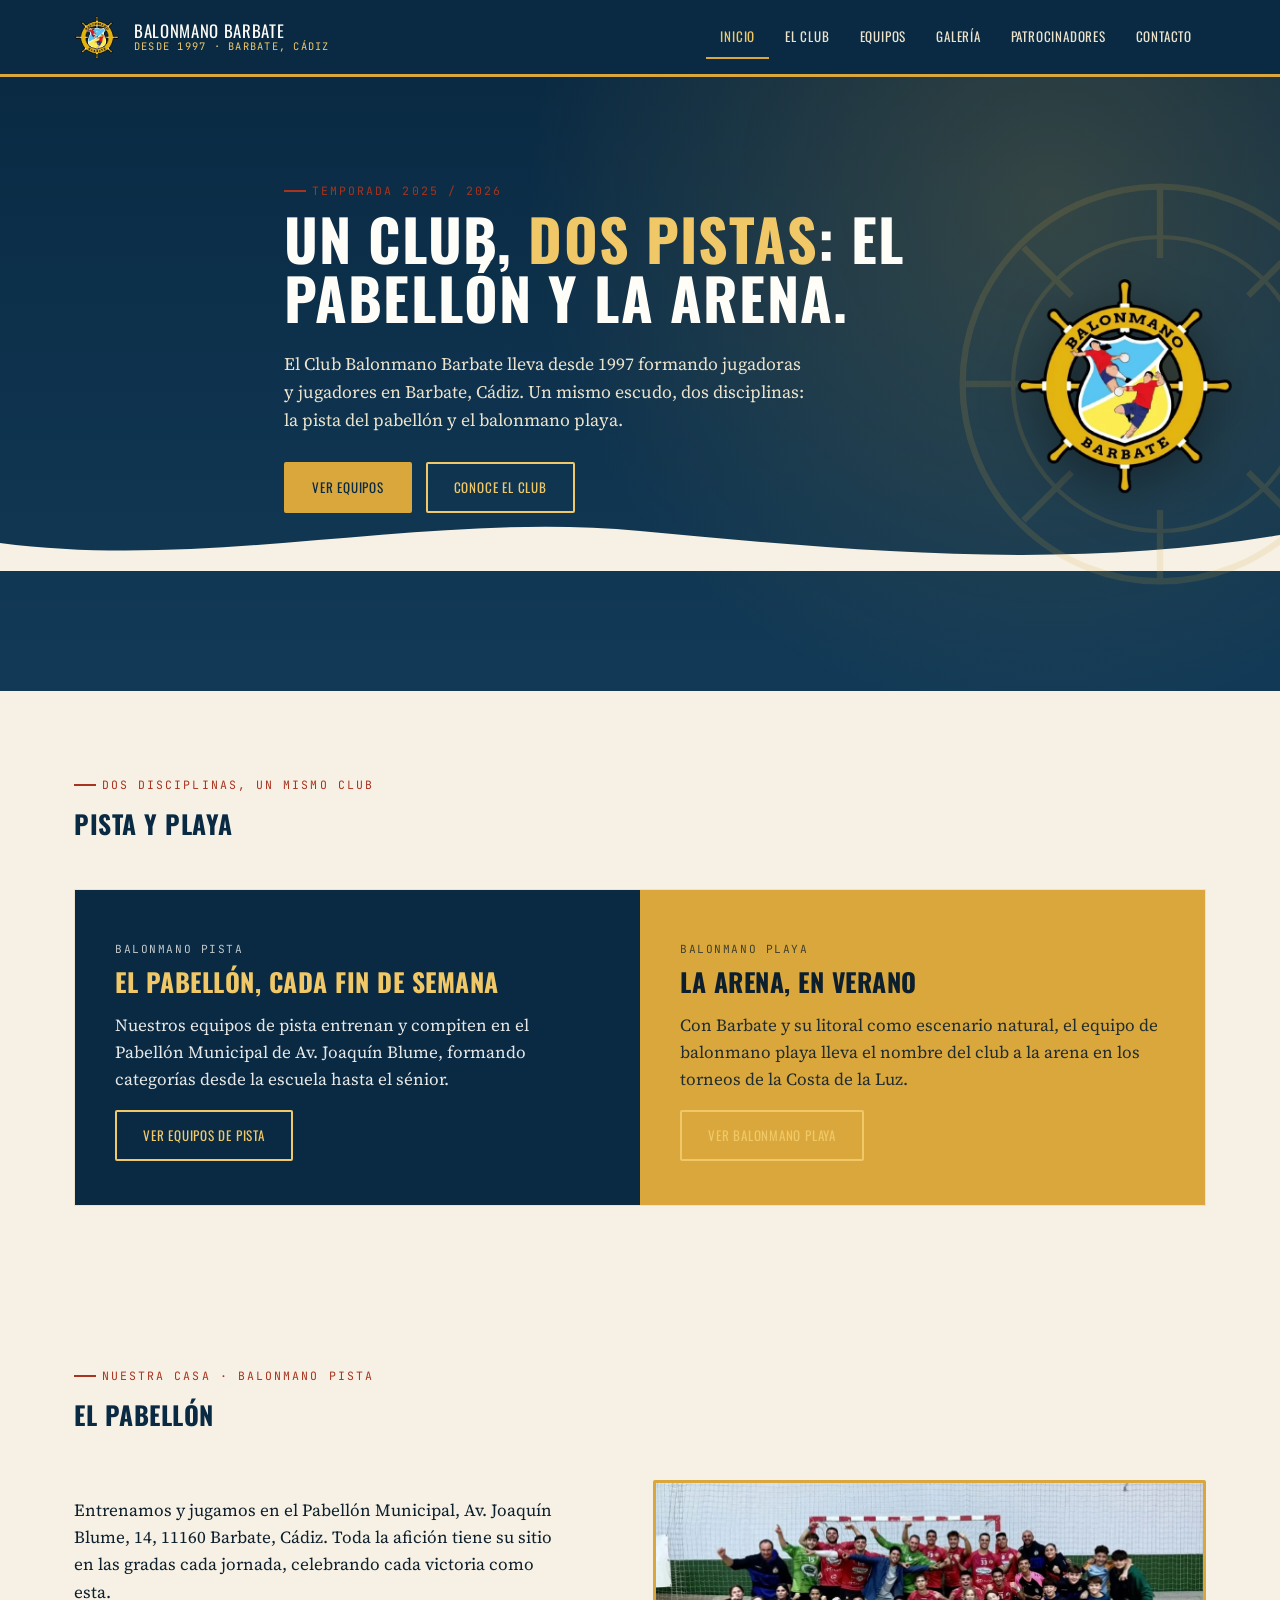
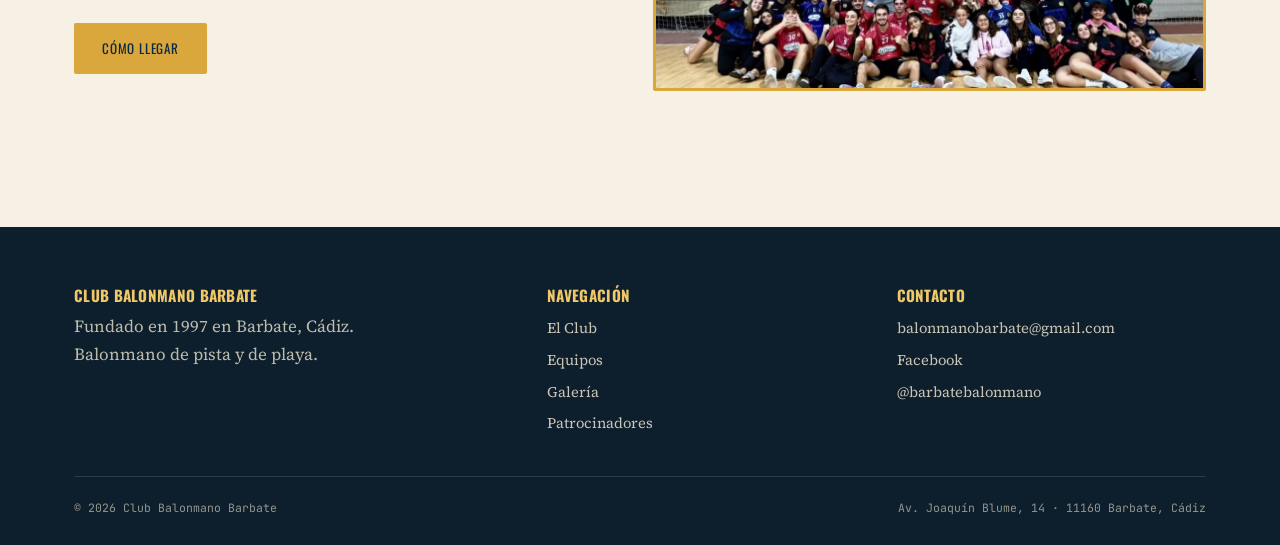
==== index.html @ 72c3dbc7 "Add files via upload" ====
<!DOCTYPE html>
<html lang="es">
<head>
<meta charset="UTF-8">
<meta name="viewport" content="width=device-width, initial-scale=1.0">
<title>Club Balonmano Barbate | Balonmano Pista y Playa</title>
<meta name="description" content="Club Balonmano Barbate, fundado en 1997: balonmano pista en el Pabellón Municipal y balonmano playa en la Costa de la Luz, Barbate (Cádiz).">
<meta name="robots" content="index, follow">
<meta name="theme-color" content="#0A2A43">
<link rel="icon" href="img/escudo-club-balonmano-barbate.webp" type="image/webp">
<meta property="og:type" content="website">
<meta property="og:locale" content="es_ES">
<meta property="og:site_name" content="Club Balonmano Barbate">
<meta property="og:title" content="Club Balonmano Barbate — Balonmano pista y playa">
<meta property="og:description" content="Club Balonmano Barbate, fundado en 1997: balonmano pista en el Pabellón Municipal y balonmano playa en la Costa de la Luz, Barbate (Cádiz).">
<meta property="og:image" content="img/escudo-club-balonmano-barbate.webp">
<link rel="preconnect" href="https://fonts.googleapis.com">
<link rel="preconnect" href="https://fonts.gstatic.com" crossorigin>
<link rel="stylesheet" href="https://fonts.googleapis.com/css2?family=Oswald:wght@400;500;600;700&family=Source+Serif+4:ital,wght@0,400;0,500;0,600;1,400&family=JetBrains+Mono:wght@400;500&display=swap">
<style>
/* ============================================
   CLUB BALONMANO BARBATE — Design tokens
   Paleta: azul noche atlántico, oro de timón,
   arena y rojo almadraba (red de atún).
   ============================================ */

:root{
  --navy-deep:   #0A2A43;
  --navy:        #123A57;
  --navy-ink:    #0D1F2D;
  --gold:        #D9A73B;
  --gold-light:  #F0C868;
  --sand:        #F6F1E4;
  --sand-dim:    #ECE3CC;
  --almadraba:   #A8331F;
  --almadraba-d: #7E2517;
  --white:       #FFFDF8;

  --font-display: 'Oswald', sans-serif;
  --font-body:    'Source Serif 4', serif;
  --font-mono:    'JetBrains Mono', monospace;

  --radius: 2px;
  --container: 1180px;
}

*, *::before, *::after{ box-sizing:border-box; }
html{ scroll-behavior:smooth; }
body{
  margin:0;
  background:var(--sand);
  color:var(--navy-ink);
  font-family:var(--font-body);
  font-size:17px;
  line-height:1.6;
}
img{ max-width:100%; display:block; }
a{ color:inherit; text-decoration:none; }
h1,h2,h3,h4{
  font-family:var(--font-display);
  text-transform:uppercase;
  letter-spacing:.02em;
  margin:0 0 .4em;
  color:var(--navy-deep);
}
p{ margin:0 0 1em; }
.container{ max-width:var(--container); margin:0 auto; padding:0 24px; }

.eyebrow{
  display:inline-flex;
  align-items:center;
  gap:.5em;
  font-family:var(--font-mono);
  font-size:.72rem;
  letter-spacing:.18em;
  text-transform:uppercase;
  color:var(--almadraba);
  margin-bottom:.8em;
}
.eyebrow::before{
  content:"";
  width:22px; height:2px;
  background:var(--almadraba);
  display:inline-block;
}

/* ---------- Accesibilidad ---------- */
.skip-link{
  position:absolute; left:-999px; top:auto;
  background:var(--gold); color:var(--navy-deep);
  padding:10px 18px; z-index:1000;
  font-family:var(--font-display); text-transform:uppercase;
  font-size:.82rem; letter-spacing:.06em;
}
.skip-link:focus{ left:16px; top:16px; }
a:focus-visible, button:focus-visible{
  outline:2px solid var(--gold);
  outline-offset:2px;
}

/* ---------- Header ---------- */
.site-header{
  position:sticky; top:0; z-index:100;
  background:var(--navy-deep);
  border-bottom:3px solid var(--gold);
}
.site-header .container{
  display:flex; align-items:center; justify-content:space-between;
  min-height:74px;
}
.brand{ display:flex; align-items:center; gap:14px; }
.brand img{ width:46px; height:46px; }
.brand-text{ line-height:1.1; }
.brand-text .name{
  font-family:var(--font-display);
  color:var(--white);
  font-size:1.05rem;
  letter-spacing:.04em;
  text-transform:uppercase;
}
.brand-text .since{
  font-family:var(--font-mono);
  font-size:.65rem;
  color:var(--gold-light);
  letter-spacing:.12em;
}
.main-nav{ display:flex; gap:2px; }
.main-nav a{
  font-family:var(--font-display);
  font-size:.82rem;
  letter-spacing:.06em;
  text-transform:uppercase;
  color:var(--sand-dim);
  padding:10px 14px;
  border-bottom:2px solid transparent;
  transition:.2s;
}
.main-nav a:hover, .main-nav a.active{
  color:var(--gold-light);
  border-bottom-color:var(--gold);
}
.nav-toggle{
  display:none;
  background:none; border:none; color:var(--white);
  font-size:1.6rem; cursor:pointer;
}
@media (max-width:860px){
  .main-nav{
    position:fixed; inset:74px 0 0 0;
    background:var(--navy-deep);
    flex-direction:column;
    padding:10px 24px;
    transform:translateX(-100%);
    transition:.3s;
  }
  .main-nav.open{ transform:translateX(0); }
  .main-nav a{ padding:14px 4px; border-bottom:1px solid rgba(255,255,255,.08); }
  .nav-toggle{ display:block; }
}

/* ---------- Hero ---------- */
.hero{
  position:relative;
  overflow:hidden;
  background:
    radial-gradient(circle at 82% 20%, rgba(217,167,59,.20), transparent 45%),
    linear-gradient(180deg, var(--navy-deep) 0%, var(--navy) 100%);
  color:var(--white);
  padding:96px 0 120px;
}
.hero .container{ position:relative; z-index:2; max-width:760px; }
.hero .compass{
  position:absolute; right:-90px; top:50%; transform:translateY(-50%);
  width:420px; height:420px; opacity:.14; z-index:1;
  animation:spin 90s linear infinite;
}
.hero .hero-badge{
  position:absolute; right:40px; top:50%; transform:translateY(-50%);
  width:230px; height:230px; z-index:2;
  filter:drop-shadow(0 12px 24px rgba(0,0,0,.35));
}
@media (max-width:960px){ .hero .hero-badge{ display:none; } }
@keyframes spin{ to{ transform:translateY(-50%) rotate(360deg); } }
.hero h1{
  color:var(--white);
  font-size:clamp(2.2rem, 5vw, 3.6rem);
  line-height:1.02;
}
.hero h1 em{
  color:var(--gold-light);
  font-style:normal;
}
.hero p.lead{
  font-size:1.1rem;
  color:var(--sand-dim);
  max-width:520px;
}
.hero-actions{ display:flex; gap:14px; margin-top:28px; flex-wrap:wrap; }

.btn{
  display:inline-block;
  font-family:var(--font-display);
  text-transform:uppercase;
  letter-spacing:.06em;
  font-size:.82rem;
  padding:13px 26px;
  border-radius:var(--radius);
  border:2px solid var(--gold);
  transition:.2s;
}
.btn-solid{ background:var(--gold); color:var(--navy-deep); }
.btn-solid:hover{ background:var(--gold-light); }
.btn-ghost{ color:var(--gold-light); border-color:var(--gold-light); }
.btn-ghost:hover{ background:rgba(240,200,104,.1); }

/* Wave divider between navy hero and sand content */
.wave{
  display:block; width:100%; height:60px; margin-top:-2px;
  fill:var(--sand);
}

/* ---------- Section shells ---------- */
section{ padding:76px 0; }
.section-head{ max-width:640px; margin-bottom:44px; }
.section-alt{ background:var(--white); }

/* ---------- Disciplines (Pista / Playa) split ---------- */
.disciplines{
  display:grid; grid-template-columns:1fr 1fr; gap:0;
  border:1px solid var(--sand-dim);
}
.discipline{
  padding:44px 40px;
  position:relative;
}
.discipline.pista{ background:var(--navy-deep); color:var(--white); }
.discipline.playa{ background:var(--gold); color:var(--navy-ink); }
.discipline h3{ color:inherit; font-size:1.6rem; }
.discipline.pista h3{ color:var(--gold-light); }
.discipline p{ opacity:.9; }
.discipline .tag{
  font-family:var(--font-mono); font-size:.7rem; letter-spacing:.14em;
  text-transform:uppercase; opacity:.75;
}
@media (max-width:760px){ .disciplines{ grid-template-columns:1fr; } }

/* ---------- Cards ---------- */
.grid{ display:grid; gap:26px; }
.grid-3{ grid-template-columns:repeat(3,1fr); }
.grid-2{ grid-template-columns:repeat(2,1fr); }
@media (max-width:860px){ .grid-3, .grid-2{ grid-template-columns:1fr; } }

.card{
  background:var(--white);
  border:1px solid var(--sand-dim);
  border-radius:var(--radius);
  overflow:hidden;
  transition:.2s;
}
.card:hover{ border-color:var(--gold); transform:translateY(-3px); }
.card .thumb{
  aspect-ratio:4/3; width:100%;
  background:linear-gradient(135deg,var(--navy-deep),var(--navy));
  display:flex; align-items:center; justify-content:center;
  color:var(--gold-light); font-family:var(--font-mono); font-size:.72rem;
  letter-spacing:.1em; text-transform:uppercase; text-align:center; padding:10px;
}
.card .body{ padding:20px 22px; }
.card h4{ font-size:1.05rem; margin-bottom:.3em; }
.card .meta{
  font-family:var(--font-mono); font-size:.7rem; color:var(--almadraba);
  letter-spacing:.08em; text-transform:uppercase; margin-bottom:.6em; display:block;
}

/* ---------- Season tabs ---------- */
.season-tabs{ display:flex; gap:8px; margin-bottom:30px; }
.season-tabs button{
  font-family:var(--font-mono); font-size:.75rem; letter-spacing:.08em;
  text-transform:uppercase; padding:9px 18px;
  background:var(--white); border:1px solid var(--navy-deep);
  color:var(--navy-deep); cursor:pointer;
}
.season-tabs button.active{ background:var(--navy-deep); color:var(--gold-light); }

/* ---------- Footer ---------- */
.site-footer{
  background:var(--navy-ink); color:var(--sand-dim);
  padding:56px 0 28px; margin-top:60px;
}
.footer-grid{
  display:grid; grid-template-columns:1.4fr 1fr 1fr; gap:40px;
  border-bottom:1px solid rgba(255,255,255,.12);
  padding-bottom:36px; margin-bottom:22px;
}
.footer-grid h4{ color:var(--gold-light); font-size:.95rem; }
.footer-grid a{ display:block; opacity:.85; padding:4px 0; font-size:.92rem; }
.footer-grid a:hover{ color:var(--gold-light); }
.footer-bottom{
  display:flex; justify-content:space-between; flex-wrap:wrap; gap:10px;
  font-family:var(--font-mono); font-size:.72rem; opacity:.6;
}
@media (max-width:760px){ .footer-grid{ grid-template-columns:1fr; } }

/* ---------- Misc ---------- */
.notice{
  border:1px dashed var(--almadraba);
  background:rgba(168,51,31,.06);
  color:var(--almadraba-d);
  padding:14px 18px;
  font-family:var(--font-mono);
  font-size:.82rem;
  border-radius:var(--radius);
  margin-bottom:30px;
}
.map-embed{ width:100%; height:340px; border:0; filter:grayscale(.2); }

</style>
</head>
<body>

<a class="skip-link" href="#main">Saltar al contenido</a>

<header class="site-header">
  <div class="container">
    <a class="brand" href="index.html">
      <img src="img/escudo-club-balonmano-barbate.webp" alt="Escudo Club Balonmano Barbate">
      <div class="brand-text">
        <div class="name">Balonmano Barbate</div>
        <div class="since">DESDE 1997 · BARBATE, CÁDIZ</div>
      </div>
    </a>
    <button class="nav-toggle" aria-label="Abrir menú" aria-expanded="false"><span aria-hidden="true">☰</span></button>
    <nav class="main-nav">
      <a href="index.html" class="active" aria-current="page">Inicio</a>
      <a href="club.html">El Club</a>
      <a href="equipos.html">Equipos</a>
      <a href="galeria.html">Galería</a>
      <a href="patrocinadores.html">Patrocinadores</a>
      <a href="contacto.html">Contacto</a>
    </nav>
  </div>
</header>

<main id="main">

<section class="hero">
  <svg class="compass" viewBox="0 0 200 200" fill="none" xmlns="http://www.w3.org/2000/svg">
    <circle cx="100" cy="100" r="94" stroke="#D9A73B" stroke-width="3"/>
    <circle cx="100" cy="100" r="70" stroke="#D9A73B" stroke-width="2"/>
    <g stroke="#D9A73B" stroke-width="3">
      <line x1="100" y1="6" x2="100" y2="40"/>
      <line x1="100" y1="160" x2="100" y2="194"/>
      <line x1="6" y1="100" x2="40" y2="100"/>
      <line x1="160" y1="100" x2="194" y2="100"/>
      <line x1="35" y1="35" x2="58" y2="58"/>
      <line x1="142" y1="142" x2="165" y2="165"/>
      <line x1="165" y1="35" x2="142" y2="58"/>
      <line x1="58" y1="142" x2="35" y2="165"/>
    </g>
    <circle cx="100" cy="100" r="14" fill="#D9A73B"/>
  </svg>
  <img class="hero-badge" src="img/escudo-club-balonmano-barbate.webp" alt="Escudo Club Balonmano Barbate">
  <div class="container">
    <p class="eyebrow">Temporada 2025 / 2026</p>
    <h1>Un club, <em>dos pistas</em>: el pabellón y la arena.</h1>
    <p class="lead">El Club Balonmano Barbate lleva desde 1997 formando jugadoras y jugadores en Barbate, Cádiz. Un mismo escudo, dos disciplinas: la pista del pabellón y el balonmano playa.</p>
    <div class="hero-actions">
      <a href="equipos.html" class="btn btn-solid">Ver equipos</a>
      <a href="club.html" class="btn btn-ghost">Conoce el club</a>
    </div>
  </div>
  <svg class="wave" viewBox="0 0 1200 60" preserveAspectRatio="none"><path d="M0,32 C200,60 400,0 600,20 C800,40 1000,60 1200,24 L1200,60 L0,60 Z"/></svg>
</section>

<section>
  <div class="container">
    <div class="section-head">
      <p class="eyebrow">Dos disciplinas, un mismo club</p>
      <h2>Pista y playa</h2>
    </div>
    <div class="disciplines">
      <div class="discipline pista">
        <span class="tag">Balonmano Pista</span>
        <h3>El pabellón, cada fin de semana</h3>
        <p>Nuestros equipos de pista entrenan y compiten en el Pabellón Municipal de Av. Joaquín Blume, formando categorías desde la escuela hasta el sénior.</p>
        <a href="equipos.html#pista" class="btn btn-ghost">Ver equipos de pista</a>
      </div>
      <div class="discipline playa">
        <span class="tag">Balonmano Playa</span>
        <h3>La arena, en verano</h3>
        <p>Con Barbate y su litoral como escenario natural, el equipo de balonmano playa lleva el nombre del club a la arena en los torneos de la Costa de la Luz.</p>
        <a href="equipos.html#playa" class="btn btn-ghost">Ver balonmano playa</a>
      </div>
    </div>
  </div>
</section>

<section>
  <div class="container">
    <div class="section-head">
      <p class="eyebrow">Nuestra casa · Balonmano Pista</p>
      <h2>El pabellón</h2>
    </div>
    <div class="grid grid-2" style="align-items:center;">
      <div>
        <p style="max-width:480px">Entrenamos y jugamos en el Pabellón Municipal, Av. Joaquín Blume, 14, 11160 Barbate, Cádiz. Toda la afición tiene su sitio en las gradas cada jornada, celebrando cada victoria como esta.</p>
        <a href="contacto.html" class="btn btn-solid">Cómo llegar</a>
      </div>
      <img src="img/equipo-del-club-balonmano-barbate-celebrando-una-victoria-en.jpg" alt="Equipo del Club Balonmano Barbate celebrando una victoria en el pabellón" style="border:3px solid var(--gold); border-radius:2px;" loading="lazy" decoding="async">
    </div>
  </div>
</section>

</main>

<footer class="site-footer">
  <div class="container">
    <div class="footer-grid">
      <div>
        <h4>Club Balonmano Barbate</h4>
        <p style="opacity:.8; max-width:320px;">Fundado en 1997 en Barbate, Cádiz. Balonmano de pista y de playa.</p>
      </div>
      <div>
        <h4>Navegación</h4>
        <a href="club.html">El Club</a>
        <a href="equipos.html">Equipos</a>
        <a href="galeria.html">Galería</a>
        <a href="patrocinadores.html">Patrocinadores</a>
      </div>
      <div>
        <h4>Contacto</h4>
        <a href="mailto:balonmanobarbate@gmail.com">balonmanobarbate@gmail.com</a>
        <a href="https://www.facebook.com/share/1EVniAWfYY/?mibextid=wwXIfr" target="_blank" rel="noopener">Facebook</a>
        <a href="https://www.instagram.com/barbatebalonmano" target="_blank" rel="noopener">@barbatebalonmano</a>
      </div>
    </div>
    <div class="footer-bottom">
      <span>© 2026 Club Balonmano Barbate</span>
      <span>Av. Joaquín Blume, 14 · 11160 Barbate, Cádiz</span>
    </div>
  </div>
</footer>

<script>
document.addEventListener('DOMContentLoaded', function () {
  var toggle = document.querySelector('.nav-toggle');
  var nav = document.querySelector('.main-nav');
  if (toggle && nav) {
    toggle.addEventListener('click', function () {
      var isOpen = nav.classList.toggle('open');
      toggle.setAttribute('aria-expanded', isOpen ? 'true' : 'false');
    });
    nav.querySelectorAll('a').forEach(function (link) {
      link.addEventListener('click', function () {
        nav.classList.remove('open');
        toggle.setAttribute('aria-expanded', 'false');
      });
    });
    document.addEventListener('keydown', function (e) {
      if (e.key === 'Escape' && nav.classList.contains('open')) {
        nav.classList.remove('open');
        toggle.setAttribute('aria-expanded', 'false');
        toggle.focus();
      }
    });
  }

  // Season tabs (preparado para futuras temporadas; hoy solo hay una)
  document.querySelectorAll('.season-tabs').forEach(function (tabs) {
    var buttons = tabs.querySelectorAll('button');
    buttons.forEach(function (btn) {
      btn.addEventListener('click', function () {
        buttons.forEach(function (b) { b.classList.remove('active'); });
        btn.classList.add('active');
        var target = btn.getAttribute('data-target');
        var panelGroup = tabs.parentElement.querySelectorAll('.season-panel');
        panelGroup.forEach(function (p) {
          p.style.display = (p.dataset.season === target) ? '' : 'none';
        });
      });
    });
  });
});

</script>
</body>
</html>
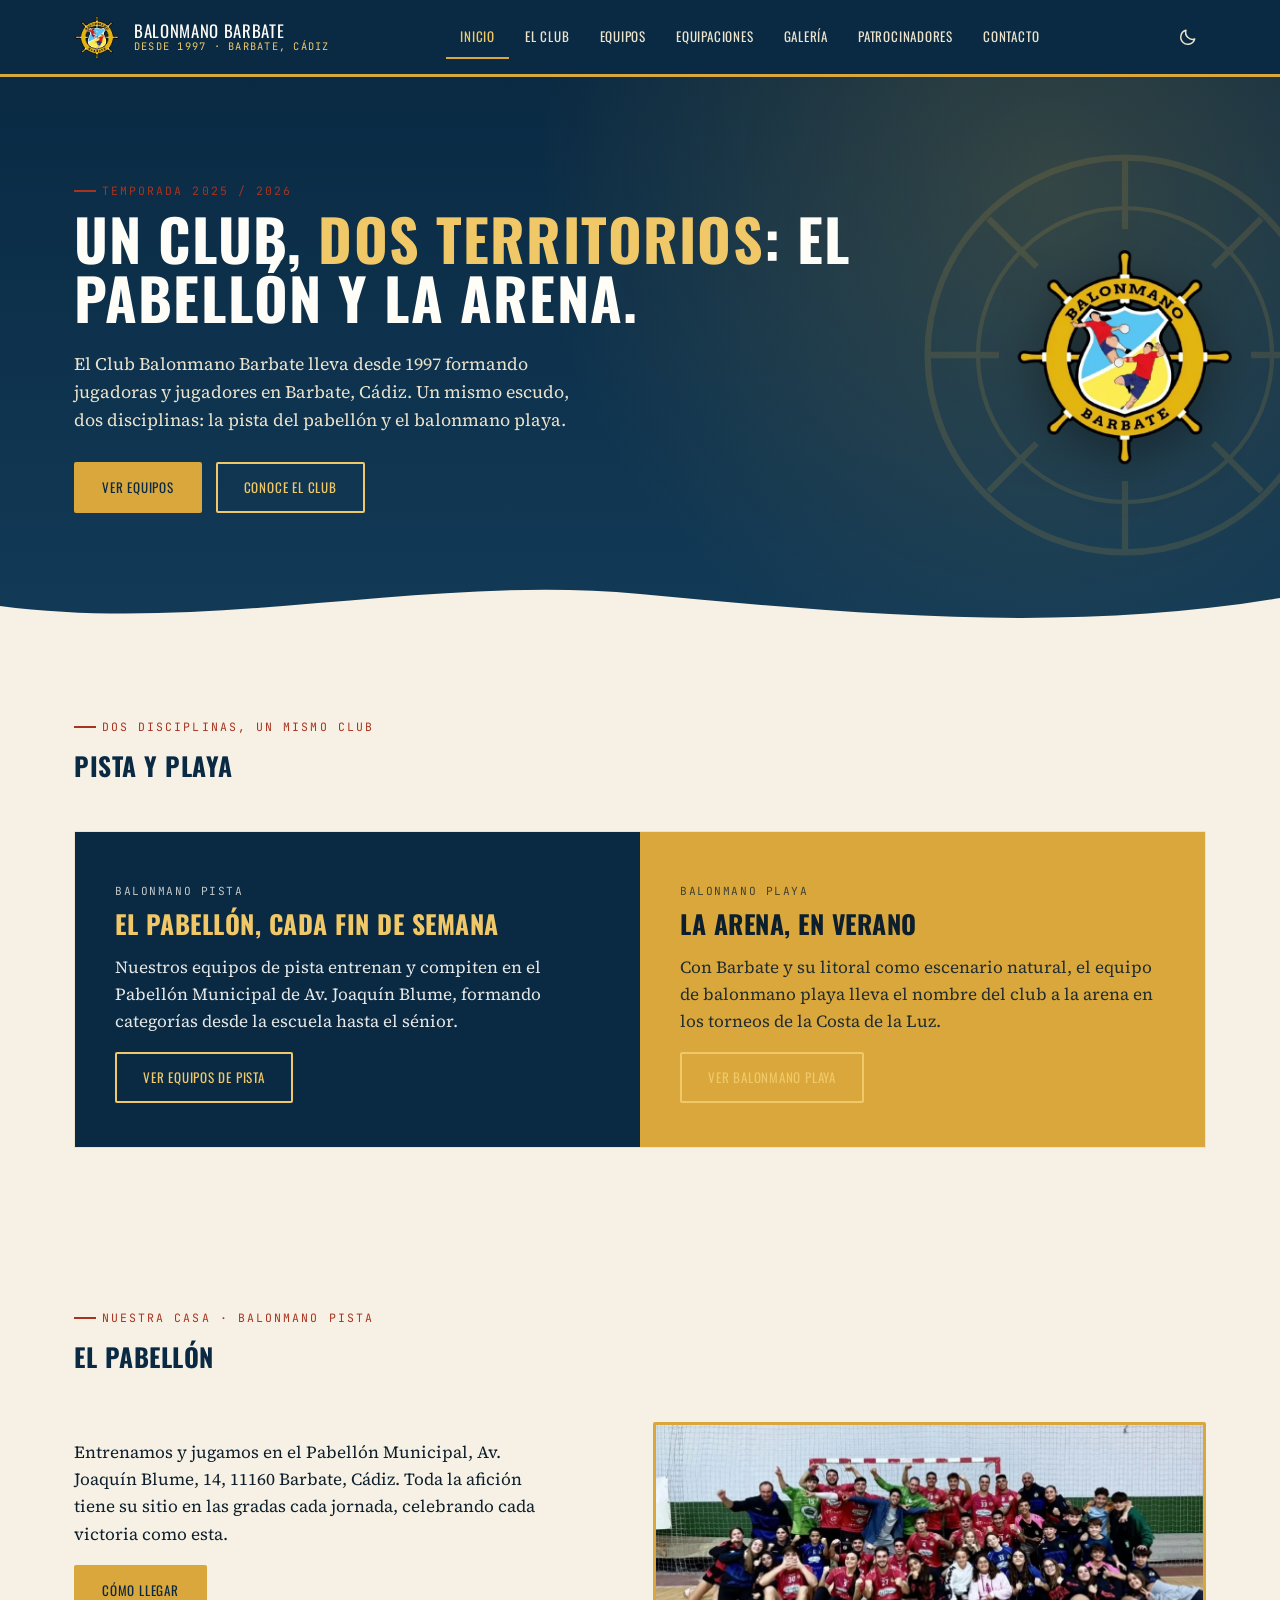
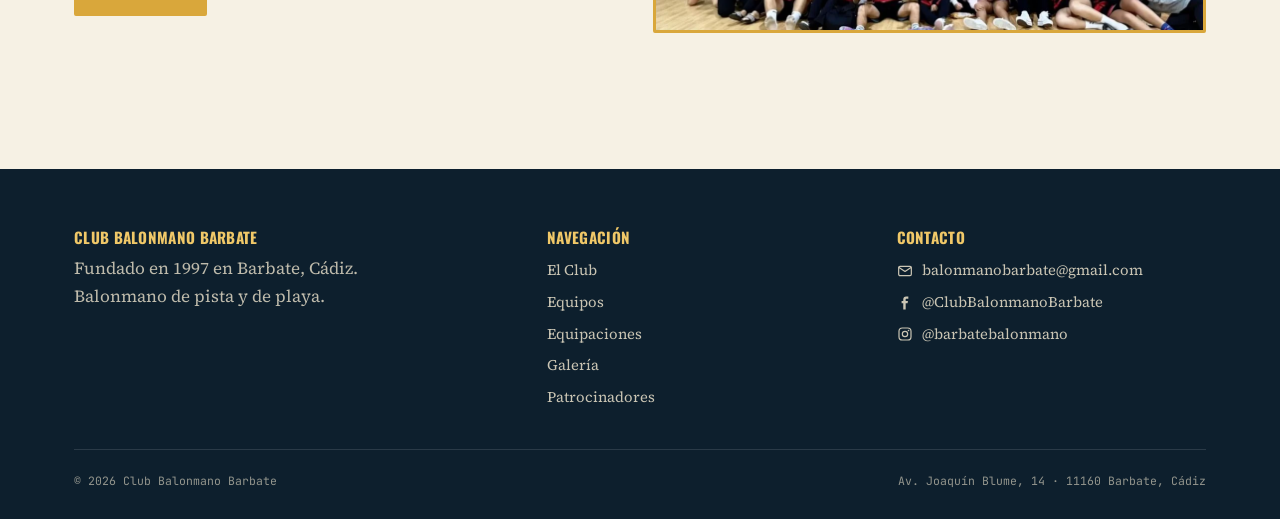
==== commit 3424e72b: "feat: add site assets, including images and fonts, and implement project structure and deployment co" ====
--- a/index.html
+++ b/index.html
@@ -1,320 +1,30 @@
 <!DOCTYPE html>
+<!--
+  Club Balonmano Barbate — web oficial
+  Desarrollo y diseño: Fran Vidal (FranVi)
+-->
 <html lang="es">
 <head>
 <meta charset="UTF-8">
 <meta name="viewport" content="width=device-width, initial-scale=1.0">
 <title>Club Balonmano Barbate | Balonmano Pista y Playa</title>
 <meta name="description" content="Club Balonmano Barbate, fundado en 1997: balonmano pista en el Pabellón Municipal y balonmano playa en la Costa de la Luz, Barbate (Cádiz).">
+<meta name="author" content="Fran Vidal">
 <meta name="robots" content="index, follow">
 <meta name="theme-color" content="#0A2A43">
-<link rel="icon" href="img/escudo-club-balonmano-barbate.webp" type="image/webp">
+<link rel="canonical" href="https://balonmanobarbate.vercel.app/">
+<link rel="icon" href="assets/img/escudo-club-balonmano-barbate.webp" type="image/webp">
 <meta property="og:type" content="website">
 <meta property="og:locale" content="es_ES">
 <meta property="og:site_name" content="Club Balonmano Barbate">
 <meta property="og:title" content="Club Balonmano Barbate — Balonmano pista y playa">
 <meta property="og:description" content="Club Balonmano Barbate, fundado en 1997: balonmano pista en el Pabellón Municipal y balonmano playa en la Costa de la Luz, Barbate (Cádiz).">
-<meta property="og:image" content="img/escudo-club-balonmano-barbate.webp">
-<link rel="preconnect" href="https://fonts.googleapis.com">
-<link rel="preconnect" href="https://fonts.gstatic.com" crossorigin>
-<link rel="stylesheet" href="https://fonts.googleapis.com/css2?family=Oswald:wght@400;500;600;700&family=Source+Serif+4:ital,wght@0,400;0,500;0,600;1,400&family=JetBrains+Mono:wght@400;500&display=swap">
-<style>
-/* ============================================
-   CLUB BALONMANO BARBATE — Design tokens
-   Paleta: azul noche atlántico, oro de timón,
-   arena y rojo almadraba (red de atún).
-   ============================================ */
-
-:root{
-  --navy-deep:   #0A2A43;
-  --navy:        #123A57;
-  --navy-ink:    #0D1F2D;
-  --gold:        #D9A73B;
-  --gold-light:  #F0C868;
-  --sand:        #F6F1E4;
-  --sand-dim:    #ECE3CC;
-  --almadraba:   #A8331F;
-  --almadraba-d: #7E2517;
-  --white:       #FFFDF8;
-
-  --font-display: 'Oswald', sans-serif;
-  --font-body:    'Source Serif 4', serif;
-  --font-mono:    'JetBrains Mono', monospace;
-
-  --radius: 2px;
-  --container: 1180px;
-}
-
-*, *::before, *::after{ box-sizing:border-box; }
-html{ scroll-behavior:smooth; }
-body{
-  margin:0;
-  background:var(--sand);
-  color:var(--navy-ink);
-  font-family:var(--font-body);
-  font-size:17px;
-  line-height:1.6;
-}
-img{ max-width:100%; display:block; }
-a{ color:inherit; text-decoration:none; }
-h1,h2,h3,h4{
-  font-family:var(--font-display);
-  text-transform:uppercase;
-  letter-spacing:.02em;
-  margin:0 0 .4em;
-  color:var(--navy-deep);
-}
-p{ margin:0 0 1em; }
-.container{ max-width:var(--container); margin:0 auto; padding:0 24px; }
-
-.eyebrow{
-  display:inline-flex;
-  align-items:center;
-  gap:.5em;
-  font-family:var(--font-mono);
-  font-size:.72rem;
-  letter-spacing:.18em;
-  text-transform:uppercase;
-  color:var(--almadraba);
-  margin-bottom:.8em;
-}
-.eyebrow::before{
-  content:"";
-  width:22px; height:2px;
-  background:var(--almadraba);
-  display:inline-block;
-}
-
-/* ---------- Accesibilidad ---------- */
-.skip-link{
-  position:absolute; left:-999px; top:auto;
-  background:var(--gold); color:var(--navy-deep);
-  padding:10px 18px; z-index:1000;
-  font-family:var(--font-display); text-transform:uppercase;
-  font-size:.82rem; letter-spacing:.06em;
-}
-.skip-link:focus{ left:16px; top:16px; }
-a:focus-visible, button:focus-visible{
-  outline:2px solid var(--gold);
-  outline-offset:2px;
-}
-
-/* ---------- Header ---------- */
-.site-header{
-  position:sticky; top:0; z-index:100;
-  background:var(--navy-deep);
-  border-bottom:3px solid var(--gold);
-}
-.site-header .container{
-  display:flex; align-items:center; justify-content:space-between;
-  min-height:74px;
-}
-.brand{ display:flex; align-items:center; gap:14px; }
-.brand img{ width:46px; height:46px; }
-.brand-text{ line-height:1.1; }
-.brand-text .name{
-  font-family:var(--font-display);
-  color:var(--white);
-  font-size:1.05rem;
-  letter-spacing:.04em;
-  text-transform:uppercase;
-}
-.brand-text .since{
-  font-family:var(--font-mono);
-  font-size:.65rem;
-  color:var(--gold-light);
-  letter-spacing:.12em;
-}
-.main-nav{ display:flex; gap:2px; }
-.main-nav a{
-  font-family:var(--font-display);
-  font-size:.82rem;
-  letter-spacing:.06em;
-  text-transform:uppercase;
-  color:var(--sand-dim);
-  padding:10px 14px;
-  border-bottom:2px solid transparent;
-  transition:.2s;
-}
-.main-nav a:hover, .main-nav a.active{
-  color:var(--gold-light);
-  border-bottom-color:var(--gold);
-}
-.nav-toggle{
-  display:none;
-  background:none; border:none; color:var(--white);
-  font-size:1.6rem; cursor:pointer;
-}
-@media (max-width:860px){
-  .main-nav{
-    position:fixed; inset:74px 0 0 0;
-    background:var(--navy-deep);
-    flex-direction:column;
-    padding:10px 24px;
-    transform:translateX(-100%);
-    transition:.3s;
-  }
-  .main-nav.open{ transform:translateX(0); }
-  .main-nav a{ padding:14px 4px; border-bottom:1px solid rgba(255,255,255,.08); }
-  .nav-toggle{ display:block; }
-}
-
-/* ---------- Hero ---------- */
-.hero{
-  position:relative;
-  overflow:hidden;
-  background:
-    radial-gradient(circle at 82% 20%, rgba(217,167,59,.20), transparent 45%),
-    linear-gradient(180deg, var(--navy-deep) 0%, var(--navy) 100%);
-  color:var(--white);
-  padding:96px 0 120px;
-}
-.hero .container{ position:relative; z-index:2; max-width:760px; }
-.hero .compass{
-  position:absolute; right:-90px; top:50%; transform:translateY(-50%);
-  width:420px; height:420px; opacity:.14; z-index:1;
-  animation:spin 90s linear infinite;
-}
-.hero .hero-badge{
-  position:absolute; right:40px; top:50%; transform:translateY(-50%);
-  width:230px; height:230px; z-index:2;
-  filter:drop-shadow(0 12px 24px rgba(0,0,0,.35));
-}
-@media (max-width:960px){ .hero .hero-badge{ display:none; } }
-@keyframes spin{ to{ transform:translateY(-50%) rotate(360deg); } }
-.hero h1{
-  color:var(--white);
-  font-size:clamp(2.2rem, 5vw, 3.6rem);
-  line-height:1.02;
-}
-.hero h1 em{
-  color:var(--gold-light);
-  font-style:normal;
-}
-.hero p.lead{
-  font-size:1.1rem;
-  color:var(--sand-dim);
-  max-width:520px;
-}
-.hero-actions{ display:flex; gap:14px; margin-top:28px; flex-wrap:wrap; }
-
-.btn{
-  display:inline-block;
-  font-family:var(--font-display);
-  text-transform:uppercase;
-  letter-spacing:.06em;
-  font-size:.82rem;
-  padding:13px 26px;
-  border-radius:var(--radius);
-  border:2px solid var(--gold);
-  transition:.2s;
-}
-.btn-solid{ background:var(--gold); color:var(--navy-deep); }
-.btn-solid:hover{ background:var(--gold-light); }
-.btn-ghost{ color:var(--gold-light); border-color:var(--gold-light); }
-.btn-ghost:hover{ background:rgba(240,200,104,.1); }
-
-/* Wave divider between navy hero and sand content */
-.wave{
-  display:block; width:100%; height:60px; margin-top:-2px;
-  fill:var(--sand);
-}
-
-/* ---------- Section shells ---------- */
-section{ padding:76px 0; }
-.section-head{ max-width:640px; margin-bottom:44px; }
-.section-alt{ background:var(--white); }
-
-/* ---------- Disciplines (Pista / Playa) split ---------- */
-.disciplines{
-  display:grid; grid-template-columns:1fr 1fr; gap:0;
-  border:1px solid var(--sand-dim);
-}
-.discipline{
-  padding:44px 40px;
-  position:relative;
-}
-.discipline.pista{ background:var(--navy-deep); color:var(--white); }
-.discipline.playa{ background:var(--gold); color:var(--navy-ink); }
-.discipline h3{ color:inherit; font-size:1.6rem; }
-.discipline.pista h3{ color:var(--gold-light); }
-.discipline p{ opacity:.9; }
-.discipline .tag{
-  font-family:var(--font-mono); font-size:.7rem; letter-spacing:.14em;
-  text-transform:uppercase; opacity:.75;
-}
-@media (max-width:760px){ .disciplines{ grid-template-columns:1fr; } }
-
-/* ---------- Cards ---------- */
-.grid{ display:grid; gap:26px; }
-.grid-3{ grid-template-columns:repeat(3,1fr); }
-.grid-2{ grid-template-columns:repeat(2,1fr); }
-@media (max-width:860px){ .grid-3, .grid-2{ grid-template-columns:1fr; } }
-
-.card{
-  background:var(--white);
-  border:1px solid var(--sand-dim);
-  border-radius:var(--radius);
-  overflow:hidden;
-  transition:.2s;
-}
-.card:hover{ border-color:var(--gold); transform:translateY(-3px); }
-.card .thumb{
-  aspect-ratio:4/3; width:100%;
-  background:linear-gradient(135deg,var(--navy-deep),var(--navy));
-  display:flex; align-items:center; justify-content:center;
-  color:var(--gold-light); font-family:var(--font-mono); font-size:.72rem;
-  letter-spacing:.1em; text-transform:uppercase; text-align:center; padding:10px;
-}
-.card .body{ padding:20px 22px; }
-.card h4{ font-size:1.05rem; margin-bottom:.3em; }
-.card .meta{
-  font-family:var(--font-mono); font-size:.7rem; color:var(--almadraba);
-  letter-spacing:.08em; text-transform:uppercase; margin-bottom:.6em; display:block;
-}
-
-/* ---------- Season tabs ---------- */
-.season-tabs{ display:flex; gap:8px; margin-bottom:30px; }
-.season-tabs button{
-  font-family:var(--font-mono); font-size:.75rem; letter-spacing:.08em;
-  text-transform:uppercase; padding:9px 18px;
-  background:var(--white); border:1px solid var(--navy-deep);
-  color:var(--navy-deep); cursor:pointer;
-}
-.season-tabs button.active{ background:var(--navy-deep); color:var(--gold-light); }
-
-/* ---------- Footer ---------- */
-.site-footer{
-  background:var(--navy-ink); color:var(--sand-dim);
-  padding:56px 0 28px; margin-top:60px;
-}
-.footer-grid{
-  display:grid; grid-template-columns:1.4fr 1fr 1fr; gap:40px;
-  border-bottom:1px solid rgba(255,255,255,.12);
-  padding-bottom:36px; margin-bottom:22px;
-}
-.footer-grid h4{ color:var(--gold-light); font-size:.95rem; }
-.footer-grid a{ display:block; opacity:.85; padding:4px 0; font-size:.92rem; }
-.footer-grid a:hover{ color:var(--gold-light); }
-.footer-bottom{
-  display:flex; justify-content:space-between; flex-wrap:wrap; gap:10px;
-  font-family:var(--font-mono); font-size:.72rem; opacity:.6;
-}
-@media (max-width:760px){ .footer-grid{ grid-template-columns:1fr; } }
-
-/* ---------- Misc ---------- */
-.notice{
-  border:1px dashed var(--almadraba);
-  background:rgba(168,51,31,.06);
-  color:var(--almadraba-d);
-  padding:14px 18px;
-  font-family:var(--font-mono);
-  font-size:.82rem;
-  border-radius:var(--radius);
-  margin-bottom:30px;
-}
-.map-embed{ width:100%; height:340px; border:0; filter:grayscale(.2); }
-
-</style>
+<meta property="og:image" content="https://balonmanobarbate.vercel.app/img/escudo-club-balonmano-barbate.webp">
+<meta property="og:url" content="https://balonmanobarbate.vercel.app/">
+<script src="assets/js/theme.js"></script>
+<link rel="stylesheet" href="assets/css/fonts.css">
+<link rel="stylesheet" href="assets/css/styles.css">
+<script src="assets/js/main.js" defer></script>
 </head>
 <body>
 
@@ -323,21 +33,28 @@
 <header class="site-header">
   <div class="container">
     <a class="brand" href="index.html">
-      <img src="img/escudo-club-balonmano-barbate.webp" alt="Escudo Club Balonmano Barbate">
+      <img src="assets/img/escudo-club-balonmano-barbate.webp" width="46" height="46" alt="Escudo Club Balonmano Barbate">
       <div class="brand-text">
         <div class="name">Balonmano Barbate</div>
         <div class="since">DESDE 1997 · BARBATE, CÁDIZ</div>
       </div>
     </a>
-    <button class="nav-toggle" aria-label="Abrir menú" aria-expanded="false"><span aria-hidden="true">☰</span></button>
     <nav class="main-nav">
       <a href="index.html" class="active" aria-current="page">Inicio</a>
       <a href="club.html">El Club</a>
       <a href="equipos.html">Equipos</a>
+      <a href="equipaciones.html">Equipaciones</a>
       <a href="galeria.html">Galería</a>
       <a href="patrocinadores.html">Patrocinadores</a>
       <a href="contacto.html">Contacto</a>
     </nav>
+    <div class="header-actions">
+      <button class="theme-toggle" type="button" aria-label="Cambiar a tema oscuro" aria-pressed="false">
+        <svg class="ico-luna" viewBox="0 0 24 24" fill="none" stroke="currentColor" stroke-width="1.8" stroke-linecap="round" stroke-linejoin="round" aria-hidden="true"><path d="M20 14.5A8.5 8.5 0 0 1 9.5 4a8.5 8.5 0 1 0 10.5 10.5z"></path></svg>
+        <svg class="ico-sol" viewBox="0 0 24 24" fill="none" stroke="currentColor" stroke-width="1.8" stroke-linecap="round" aria-hidden="true"><circle cx="12" cy="12" r="4.2"></circle><path d="M12 2v2.4M12 19.6V22M4.2 4.2l1.7 1.7M18.1 18.1l1.7 1.7M2 12h2.4M19.6 12H22M4.2 19.8l1.7-1.7M18.1 5.9l1.7-1.7"></path></svg>
+      </button>
+      <button class="nav-toggle" aria-label="Abrir menú" aria-expanded="false"><span aria-hidden="true">☰</span></button>
+    </div>
   </div>
 </header>
 
@@ -359,10 +76,10 @@
     </g>
     <circle cx="100" cy="100" r="14" fill="#D9A73B"/>
   </svg>
-  <img class="hero-badge" src="img/escudo-club-balonmano-barbate.webp" alt="Escudo Club Balonmano Barbate">
+  <img class="hero-badge" src="assets/img/escudo-club-balonmano-barbate.webp" width="230" height="230" alt="Escudo Club Balonmano Barbate">
   <div class="container">
     <p class="eyebrow">Temporada 2025 / 2026</p>
-    <h1>Un club, <em>dos pistas</em>: el pabellón y la arena.</h1>
+    <h1>Un club, <em>dos territorios</em>: el pabellón y la arena.</h1>
     <p class="lead">El Club Balonmano Barbate lleva desde 1997 formando jugadoras y jugadores en Barbate, Cádiz. Un mismo escudo, dos disciplinas: la pista del pabellón y el balonmano playa.</p>
     <div class="hero-actions">
       <a href="equipos.html" class="btn btn-solid">Ver equipos</a>
@@ -406,7 +123,7 @@
         <p style="max-width:480px">Entrenamos y jugamos en el Pabellón Municipal, Av. Joaquín Blume, 14, 11160 Barbate, Cádiz. Toda la afición tiene su sitio en las gradas cada jornada, celebrando cada victoria como esta.</p>
         <a href="contacto.html" class="btn btn-solid">Cómo llegar</a>
       </div>
-      <img src="img/equipo-del-club-balonmano-barbate-celebrando-una-victoria-en.jpg" alt="Equipo del Club Balonmano Barbate celebrando una victoria en el pabellón" style="border:3px solid var(--gold); border-radius:2px;" loading="lazy" decoding="async">
+      <picture><source srcset="assets/img/equipo-del-club-balonmano-barbate-celebrando-una-victoria-en.webp" type="image/webp"><img src="assets/img/equipo-del-club-balonmano-barbate-celebrando-una-victoria-en.jpg" width="1100" height="413" alt="Equipo del Club Balonmano Barbate celebrando una victoria en el pabellón" style="border:3px solid var(--gold); border-radius:2px;" loading="lazy" decoding="async"></picture>
     </div>
   </div>
 </section>
@@ -424,14 +141,15 @@
         <h4>Navegación</h4>
         <a href="club.html">El Club</a>
         <a href="equipos.html">Equipos</a>
+        <a href="equipaciones.html">Equipaciones</a>
         <a href="galeria.html">Galería</a>
         <a href="patrocinadores.html">Patrocinadores</a>
       </div>
       <div>
         <h4>Contacto</h4>
-        <a href="mailto:balonmanobarbate@gmail.com">balonmanobarbate@gmail.com</a>
-        <a href="https://www.facebook.com/share/1EVniAWfYY/?mibextid=wwXIfr" target="_blank" rel="noopener">Facebook</a>
-        <a href="https://www.instagram.com/barbatebalonmano" target="_blank" rel="noopener">@barbatebalonmano</a>
+        <a href="mailto:balonmanobarbate@gmail.com"><svg class="ico" viewBox="0 0 24 24" fill="none" stroke="currentColor" stroke-width="1.8" stroke-linecap="round" stroke-linejoin="round" aria-hidden="true"><rect x="2.5" y="5" width="19" height="14" rx="2"></rect><path d="M3 6.7l9 6 9-6"></path></svg>balonmanobarbate@gmail.com</a>
+        <a href="https://www.facebook.com/ClubBalonmanoBarbate" target="_blank" rel="noopener noreferrer"><svg class="ico" viewBox="0 0 24 24" fill="currentColor" aria-hidden="true"><path d="M17 2.2h-3.4c-2.7 0-4.2 1.6-4.2 4.3v2.4H6.9v3.5h2.5v9.4h3.6v-9.4h2.9l.5-3.5h-3.4V6.9c0-.9.3-1.3 1.3-1.3H17V2.2z"></path></svg>@ClubBalonmanoBarbate</a>
+        <a href="https://www.instagram.com/barbatebalonmano" target="_blank" rel="noopener noreferrer"><svg class="ico" viewBox="0 0 24 24" fill="none" stroke="currentColor" stroke-width="1.8" aria-hidden="true"><rect x="3" y="3" width="18" height="18" rx="5"></rect><circle cx="12" cy="12" r="4"></circle><circle cx="17.3" cy="6.7" r="1.25" fill="currentColor" stroke="none"></circle></svg>@barbatebalonmano</a>
       </div>
     </div>
     <div class="footer-bottom">
@@ -441,47 +159,5 @@
   </div>
 </footer>
 
-<script>
-document.addEventListener('DOMContentLoaded', function () {
-  var toggle = document.querySelector('.nav-toggle');
-  var nav = document.querySelector('.main-nav');
-  if (toggle && nav) {
-    toggle.addEventListener('click', function () {
-      var isOpen = nav.classList.toggle('open');
-      toggle.setAttribute('aria-expanded', isOpen ? 'true' : 'false');
-    });
-    nav.querySelectorAll('a').forEach(function (link) {
-      link.addEventListener('click', function () {
-        nav.classList.remove('open');
-        toggle.setAttribute('aria-expanded', 'false');
-      });
-    });
-    document.addEventListener('keydown', function (e) {
-      if (e.key === 'Escape' && nav.classList.contains('open')) {
-        nav.classList.remove('open');
-        toggle.setAttribute('aria-expanded', 'false');
-        toggle.focus();
-      }
-    });
-  }
-
-  // Season tabs (preparado para futuras temporadas; hoy solo hay una)
-  document.querySelectorAll('.season-tabs').forEach(function (tabs) {
-    var buttons = tabs.querySelectorAll('button');
-    buttons.forEach(function (btn) {
-      btn.addEventListener('click', function () {
-        buttons.forEach(function (b) { b.classList.remove('active'); });
-        btn.classList.add('active');
-        var target = btn.getAttribute('data-target');
-        var panelGroup = tabs.parentElement.querySelectorAll('.season-panel');
-        panelGroup.forEach(function (p) {
-          p.style.display = (p.dataset.season === target) ? '' : 'none';
-        });
-      });
-    });
-  });
-});
-
-</script>
 </body>
 </html>
--- a/assets/css/fonts.css
+++ b/assets/css/fonts.css
@@ -0,0 +1,184 @@
+/* Club Balonmano Barbate — Fran Vidal (FranVi)
+   Fuentes autoalojadas (SIL Open Font License).
+   Se sirven desde el propio dominio para no enviar la IP de
+   los visitantes a Google en cada carga de página (RGPD). */
+
+@font-face {
+  font-family: 'JetBrains Mono';
+  font-style: normal;
+  font-weight: 400;
+  font-display: swap;
+  src: url(../fonts/jetbrains-mono-normal-latin-ext.woff2) format('woff2');
+  unicode-range: U+0100-02BA, U+02BD-02C5, U+02C7-02CC, U+02CE-02D7, U+02DD-02FF, U+0304, U+0308, U+0329, U+1D00-1DBF, U+1E00-1E9F, U+1EF2-1EFF, U+2020, U+20A0-20AB, U+20AD-20C0, U+2113, U+2C60-2C7F, U+A720-A7FF;
+}
+
+@font-face {
+  font-family: 'JetBrains Mono';
+  font-style: normal;
+  font-weight: 400;
+  font-display: swap;
+  src: url(../fonts/jetbrains-mono-normal-latin.woff2) format('woff2');
+  unicode-range: U+0000-00FF, U+0131, U+0152-0153, U+02BB-02BC, U+02C6, U+02DA, U+02DC, U+0304, U+0308, U+0329, U+2000-206F, U+20AC, U+2122, U+2191, U+2193, U+2212, U+2215, U+FEFF, U+FFFD;
+}
+
+@font-face {
+  font-family: 'JetBrains Mono';
+  font-style: normal;
+  font-weight: 500;
+  font-display: swap;
+  src: url(../fonts/jetbrains-mono-normal-latin-ext.woff2) format('woff2');
+  unicode-range: U+0100-02BA, U+02BD-02C5, U+02C7-02CC, U+02CE-02D7, U+02DD-02FF, U+0304, U+0308, U+0329, U+1D00-1DBF, U+1E00-1E9F, U+1EF2-1EFF, U+2020, U+20A0-20AB, U+20AD-20C0, U+2113, U+2C60-2C7F, U+A720-A7FF;
+}
+
+@font-face {
+  font-family: 'JetBrains Mono';
+  font-style: normal;
+  font-weight: 500;
+  font-display: swap;
+  src: url(../fonts/jetbrains-mono-normal-latin.woff2) format('woff2');
+  unicode-range: U+0000-00FF, U+0131, U+0152-0153, U+02BB-02BC, U+02C6, U+02DA, U+02DC, U+0304, U+0308, U+0329, U+2000-206F, U+20AC, U+2122, U+2191, U+2193, U+2212, U+2215, U+FEFF, U+FFFD;
+}
+
+@font-face {
+  font-family: 'Oswald';
+  font-style: normal;
+  font-weight: 400;
+  font-display: swap;
+  src: url(../fonts/oswald-normal-latin-ext.woff2) format('woff2');
+  unicode-range: U+0100-02BA, U+02BD-02C5, U+02C7-02CC, U+02CE-02D7, U+02DD-02FF, U+0304, U+0308, U+0329, U+1D00-1DBF, U+1E00-1E9F, U+1EF2-1EFF, U+2020, U+20A0-20AB, U+20AD-20C0, U+2113, U+2C60-2C7F, U+A720-A7FF;
+}
+
+@font-face {
+  font-family: 'Oswald';
+  font-style: normal;
+  font-weight: 400;
+  font-display: swap;
+  src: url(../fonts/oswald-normal-latin.woff2) format('woff2');
+  unicode-range: U+0000-00FF, U+0131, U+0152-0153, U+02BB-02BC, U+02C6, U+02DA, U+02DC, U+0304, U+0308, U+0329, U+2000-206F, U+20AC, U+2122, U+2191, U+2193, U+2212, U+2215, U+FEFF, U+FFFD;
+}
+
+@font-face {
+  font-family: 'Oswald';
+  font-style: normal;
+  font-weight: 500;
+  font-display: swap;
+  src: url(../fonts/oswald-normal-latin-ext.woff2) format('woff2');
+  unicode-range: U+0100-02BA, U+02BD-02C5, U+02C7-02CC, U+02CE-02D7, U+02DD-02FF, U+0304, U+0308, U+0329, U+1D00-1DBF, U+1E00-1E9F, U+1EF2-1EFF, U+2020, U+20A0-20AB, U+20AD-20C0, U+2113, U+2C60-2C7F, U+A720-A7FF;
+}
+
+@font-face {
+  font-family: 'Oswald';
+  font-style: normal;
+  font-weight: 500;
+  font-display: swap;
+  src: url(../fonts/oswald-normal-latin.woff2) format('woff2');
+  unicode-range: U+0000-00FF, U+0131, U+0152-0153, U+02BB-02BC, U+02C6, U+02DA, U+02DC, U+0304, U+0308, U+0329, U+2000-206F, U+20AC, U+2122, U+2191, U+2193, U+2212, U+2215, U+FEFF, U+FFFD;
+}
+
+@font-face {
+  font-family: 'Oswald';
+  font-style: normal;
+  font-weight: 600;
+  font-display: swap;
+  src: url(../fonts/oswald-normal-latin-ext.woff2) format('woff2');
+  unicode-range: U+0100-02BA, U+02BD-02C5, U+02C7-02CC, U+02CE-02D7, U+02DD-02FF, U+0304, U+0308, U+0329, U+1D00-1DBF, U+1E00-1E9F, U+1EF2-1EFF, U+2020, U+20A0-20AB, U+20AD-20C0, U+2113, U+2C60-2C7F, U+A720-A7FF;
+}
+
+@font-face {
+  font-family: 'Oswald';
+  font-style: normal;
+  font-weight: 600;
+  font-display: swap;
+  src: url(../fonts/oswald-normal-latin.woff2) format('woff2');
+  unicode-range: U+0000-00FF, U+0131, U+0152-0153, U+02BB-02BC, U+02C6, U+02DA, U+02DC, U+0304, U+0308, U+0329, U+2000-206F, U+20AC, U+2122, U+2191, U+2193, U+2212, U+2215, U+FEFF, U+FFFD;
+}
+
+@font-face {
+  font-family: 'Oswald';
+  font-style: normal;
+  font-weight: 700;
+  font-display: swap;
+  src: url(../fonts/oswald-normal-latin-ext.woff2) format('woff2');
+  unicode-range: U+0100-02BA, U+02BD-02C5, U+02C7-02CC, U+02CE-02D7, U+02DD-02FF, U+0304, U+0308, U+0329, U+1D00-1DBF, U+1E00-1E9F, U+1EF2-1EFF, U+2020, U+20A0-20AB, U+20AD-20C0, U+2113, U+2C60-2C7F, U+A720-A7FF;
+}
+
+@font-face {
+  font-family: 'Oswald';
+  font-style: normal;
+  font-weight: 700;
+  font-display: swap;
+  src: url(../fonts/oswald-normal-latin.woff2) format('woff2');
+  unicode-range: U+0000-00FF, U+0131, U+0152-0153, U+02BB-02BC, U+02C6, U+02DA, U+02DC, U+0304, U+0308, U+0329, U+2000-206F, U+20AC, U+2122, U+2191, U+2193, U+2212, U+2215, U+FEFF, U+FFFD;
+}
+
+@font-face {
+  font-family: 'Source Serif 4';
+  font-style: italic;
+  font-weight: 400;
+  font-display: swap;
+  src: url(../fonts/source-serif-4-italic-latin-ext.woff2) format('woff2');
+  unicode-range: U+0100-02BA, U+02BD-02C5, U+02C7-02CC, U+02CE-02D7, U+02DD-02FF, U+0304, U+0308, U+0329, U+1D00-1DBF, U+1E00-1E9F, U+1EF2-1EFF, U+2020, U+20A0-20AB, U+20AD-20C0, U+2113, U+2C60-2C7F, U+A720-A7FF;
+}
+
+@font-face {
+  font-family: 'Source Serif 4';
+  font-style: italic;
+  font-weight: 400;
+  font-display: swap;
+  src: url(../fonts/source-serif-4-italic-latin.woff2) format('woff2');
+  unicode-range: U+0000-00FF, U+0131, U+0152-0153, U+02BB-02BC, U+02C6, U+02DA, U+02DC, U+0304, U+0308, U+0329, U+2000-206F, U+20AC, U+2122, U+2191, U+2193, U+2212, U+2215, U+FEFF, U+FFFD;
+}
+
+@font-face {
+  font-family: 'Source Serif 4';
+  font-style: normal;
+  font-weight: 400;
+  font-display: swap;
+  src: url(../fonts/source-serif-4-normal-latin-ext.woff2) format('woff2');
+  unicode-range: U+0100-02BA, U+02BD-02C5, U+02C7-02CC, U+02CE-02D7, U+02DD-02FF, U+0304, U+0308, U+0329, U+1D00-1DBF, U+1E00-1E9F, U+1EF2-1EFF, U+2020, U+20A0-20AB, U+20AD-20C0, U+2113, U+2C60-2C7F, U+A720-A7FF;
+}
+
+@font-face {
+  font-family: 'Source Serif 4';
+  font-style: normal;
+  font-weight: 400;
+  font-display: swap;
+  src: url(../fonts/source-serif-4-normal-latin.woff2) format('woff2');
+  unicode-range: U+0000-00FF, U+0131, U+0152-0153, U+02BB-02BC, U+02C6, U+02DA, U+02DC, U+0304, U+0308, U+0329, U+2000-206F, U+20AC, U+2122, U+2191, U+2193, U+2212, U+2215, U+FEFF, U+FFFD;
+}
+
+@font-face {
+  font-family: 'Source Serif 4';
+  font-style: normal;
+  font-weight: 500;
+  font-display: swap;
+  src: url(../fonts/source-serif-4-normal-latin-ext.woff2) format('woff2');
+  unicode-range: U+0100-02BA, U+02BD-02C5, U+02C7-02CC, U+02CE-02D7, U+02DD-02FF, U+0304, U+0308, U+0329, U+1D00-1DBF, U+1E00-1E9F, U+1EF2-1EFF, U+2020, U+20A0-20AB, U+20AD-20C0, U+2113, U+2C60-2C7F, U+A720-A7FF;
+}
+
+@font-face {
+  font-family: 'Source Serif 4';
+  font-style: normal;
+  font-weight: 500;
+  font-display: swap;
+  src: url(../fonts/source-serif-4-normal-latin.woff2) format('woff2');
+  unicode-range: U+0000-00FF, U+0131, U+0152-0153, U+02BB-02BC, U+02C6, U+02DA, U+02DC, U+0304, U+0308, U+0329, U+2000-206F, U+20AC, U+2122, U+2191, U+2193, U+2212, U+2215, U+FEFF, U+FFFD;
+}
+
+@font-face {
+  font-family: 'Source Serif 4';
+  font-style: normal;
+  font-weight: 600;
+  font-display: swap;
+  src: url(../fonts/source-serif-4-normal-latin-ext.woff2) format('woff2');
+  unicode-range: U+0100-02BA, U+02BD-02C5, U+02C7-02CC, U+02CE-02D7, U+02DD-02FF, U+0304, U+0308, U+0329, U+1D00-1DBF, U+1E00-1E9F, U+1EF2-1EFF, U+2020, U+20A0-20AB, U+20AD-20C0, U+2113, U+2C60-2C7F, U+A720-A7FF;
+}
+
+@font-face {
+  font-family: 'Source Serif 4';
+  font-style: normal;
+  font-weight: 600;
+  font-display: swap;
+  src: url(../fonts/source-serif-4-normal-latin.woff2) format('woff2');
+  unicode-range: U+0000-00FF, U+0131, U+0152-0153, U+02BB-02BC, U+02C6, U+02DA, U+02DC, U+0304, U+0308, U+0329, U+2000-206F, U+20AC, U+2122, U+2191, U+2193, U+2212, U+2215, U+FEFF, U+FFFD;
+}
--- a/assets/css/styles.css
+++ b/assets/css/styles.css
@@ -0,0 +1,434 @@
+/* ============================================
+   CLUB BALONMANO BARBATE — hoja de estilos
+   Desarrollo y diseño: Fran Vidal (FranVi)
+
+   Paleta: azul noche atlántico, oro de timón,
+   arena y rojo almadraba (red de atún).
+   ============================================ */
+
+:root{
+  /* Colores de marca: FIJOS en los dos temas. El azul del club es el azul
+     del club de día y de noche, igual que el oro del escudo. */
+  --navy-deep:   #0A2A43;
+  --navy:        #123A57;
+  --navy-ink:    #0D1F2D;
+  --gold:        #D9A73B;
+  --gold-light:  #F0C868;
+  --sand:        #F6F1E4;
+  --sand-dim:    #ECE3CC;
+  --almadraba:   #A8331F;
+  --almadraba-d: #7E2517;
+  --white:       #FFFDF8;
+
+  --font-display: 'Oswald', sans-serif;
+  --font-body:    'Source Serif 4', serif;
+  --font-mono:    'JetBrains Mono', monospace;
+
+  --radius: 2px;
+  --container: 1180px;
+
+  /* Colores de función: son los ÚNICOS que cambian con el tema. */
+  --bg:         var(--sand);      /* fondo de la página        */
+  --surface:    var(--white);     /* tarjetas y secciones alt  */
+  --text:       var(--navy-ink);  /* texto corrido             */
+  --border:     var(--sand-dim);  /* bordes y separadores      */
+  --heading:    var(--navy-deep); /* titulares                 */
+  --accent:     var(--almadraba); /* eyebrows, metadatos       */
+  --accent-ink: var(--almadraba-d);
+  --notice-bg:  rgba(168,51,31,.06);
+  --tab-bg:     var(--navy-deep); /* pestaña de temporada activa */
+  --tab-fg:     var(--gold-light);
+}
+
+/* --- Tema oscuro ---------------------------------------------------------
+   Se aplica de dos maneras: siguiendo la preferencia del sistema (salvo que
+   el visitante haya elegido claro a mano) y con data-theme="dark", que pone
+   theme.js cuando pulsa el botón. */
+@media (prefers-color-scheme: dark){
+  :root:not([data-theme="light"]){
+    --bg:         #0B1922;
+    --surface:    #12293A;
+    --text:       #E7DECA;
+    --border:     #23425A;
+    --heading:    var(--gold-light);
+    --accent:     #E5806A;
+    --accent-ink: #F0A08C;
+    --notice-bg:  rgba(229,128,106,.10);
+    --tab-bg:     var(--gold);
+    --tab-fg:     var(--navy-deep);
+  }
+}
+:root[data-theme="dark"]{
+  --bg:         #0B1922;
+  --surface:    #12293A;
+  --text:       #E7DECA;
+  --border:     #23425A;
+  --heading:    var(--gold-light);
+  --accent:     #E5806A;
+  --accent-ink: #F0A08C;
+  --notice-bg:  rgba(229,128,106,.10);
+  --tab-bg:     var(--gold);
+  --tab-fg:     var(--navy-deep);
+}
+
+*, *::before, *::after{ box-sizing:border-box; }
+html{ scroll-behavior:smooth; }
+body{
+  margin:0;
+  background:var(--bg);
+  color:var(--text);
+  font-family:var(--font-body);
+  font-size:17px;
+  line-height:1.6;
+}
+/* height:auto evita que una rejilla estire la foto a la altura de la fila:
+   sin él, las imágenes hijas de un grid salían deformadas. */
+img{ max-width:100%; display:block; height:auto; }
+picture{ display:block; }
+a{ color:inherit; text-decoration:none; }
+h1,h2,h3,h4{
+  font-family:var(--font-display);
+  text-transform:uppercase;
+  letter-spacing:.02em;
+  margin:0 0 .4em;
+  color:var(--heading);
+}
+p{ margin:0 0 1em; }
+.container{ max-width:var(--container); margin:0 auto; padding:0 24px; }
+
+.eyebrow{
+  display:inline-flex;
+  align-items:center;
+  gap:.5em;
+  font-family:var(--font-mono);
+  font-size:.72rem;
+  letter-spacing:.18em;
+  text-transform:uppercase;
+  color:var(--accent);
+  margin-bottom:.8em;
+}
+.eyebrow::before{
+  content:"";
+  width:22px; height:2px;
+  background:var(--accent);
+  display:inline-block;
+}
+
+/* ---------- Accesibilidad ---------- */
+.skip-link{
+  position:absolute; left:-999px; top:auto;
+  background:var(--gold); color:var(--navy-deep);
+  padding:10px 18px; z-index:1000;
+  font-family:var(--font-display); text-transform:uppercase;
+  font-size:.82rem; letter-spacing:.06em;
+}
+.skip-link:focus{ left:16px; top:16px; }
+a:focus-visible, button:focus-visible{
+  outline:2px solid var(--gold);
+  outline-offset:2px;
+}
+
+/* ---------- Header ---------- */
+.site-header{
+  position:sticky; top:0; z-index:100;
+  background:var(--navy-deep);
+  border-bottom:3px solid var(--gold);
+}
+.site-header .container{
+  display:flex; align-items:center; justify-content:space-between;
+  min-height:74px;
+}
+.brand{ display:flex; align-items:center; gap:14px; }
+.brand img{ width:46px; height:46px; }
+.brand-text{ line-height:1.1; }
+.brand-text .name{
+  font-family:var(--font-display);
+  color:var(--white);
+  font-size:1.05rem;
+  letter-spacing:.04em;
+  text-transform:uppercase;
+}
+.brand-text .since{
+  font-family:var(--font-mono);
+  font-size:.65rem;
+  color:var(--gold-light);
+  letter-spacing:.12em;
+}
+.main-nav{ display:flex; gap:2px; }
+.main-nav a{
+  font-family:var(--font-display);
+  font-size:.82rem;
+  letter-spacing:.06em;
+  text-transform:uppercase;
+  color:var(--sand-dim);
+  padding:10px 14px;
+  border-bottom:2px solid transparent;
+  transition:.2s;
+}
+.main-nav a:hover, .main-nav a.active{
+  color:var(--gold-light);
+  border-bottom-color:var(--gold);
+}
+.nav-toggle{
+  display:none;
+  background:none; border:none; color:var(--white);
+  font-size:1.6rem; cursor:pointer;
+}
+
+/* ---------- Botón de tema claro / oscuro ---------- */
+.header-actions{ display:flex; align-items:center; gap:4px; }
+.theme-toggle{
+  display:flex; align-items:center; justify-content:center;
+  background:none; border:none; cursor:pointer;
+  color:var(--sand-dim); padding:8px;
+  transition:.2s;
+}
+.theme-toggle:hover{ color:var(--gold-light); }
+.theme-toggle svg{ width:20px; height:20px; }
+/* Se enseña el icono del tema al que se puede cambiar, no el actual */
+.theme-toggle .ico-sol{ display:none; }
+:root[data-theme="dark"] .theme-toggle .ico-luna{ display:none; }
+:root[data-theme="dark"] .theme-toggle .ico-sol{ display:block; }
+@media (prefers-color-scheme:dark){
+  :root:not([data-theme="light"]) .theme-toggle .ico-luna{ display:none; }
+  :root:not([data-theme="light"]) .theme-toggle .ico-sol{ display:block; }
+}
+@media (max-width:860px){
+  .main-nav{
+    position:fixed; inset:74px 0 0 0;
+    background:var(--navy-deep);
+    flex-direction:column;
+    padding:10px 24px;
+    transform:translateX(-100%);
+    transition:transform .3s, visibility .3s;
+    /* visibility saca los enlaces del orden de tabulación mientras el menú
+       está cerrado; solo con transform seguían siendo alcanzables con Tab */
+    visibility:hidden;
+  }
+  .main-nav.open{ transform:translateX(0); visibility:visible; }
+  .main-nav a{ padding:14px 4px; border-bottom:1px solid rgba(255,255,255,.08); }
+  .nav-toggle{ display:block; }
+}
+
+/* ---------- Hero ---------- */
+.hero{
+  position:relative;
+  overflow:hidden;
+  background:
+    radial-gradient(circle at 82% 20%, rgba(217,167,59,.20), transparent 45%),
+    linear-gradient(180deg, var(--navy-deep) 0%, var(--navy) 100%);
+  color:var(--white);
+  padding:96px 0 120px;
+}
+.hero .container{ position:relative; z-index:2; max-width:760px; }
+/* En la portada el escudo va anclado al borde derecho de la ventana, así que
+   al estrechar la pantalla se metía debajo del titular. Donde hay escudo se
+   le reserva su carril y el texto ocupa el resto. */
+@media (min-width:961px){
+  .hero:has(.hero-badge) .container{
+    max-width:var(--container);
+    padding-right:340px;
+  }
+}
+/* Brújula y escudo comparten centro: se anclan por su punto medio (right +
+   translate 50%) en lugar de por el borde, así siguen concéntricos aunque
+   cambie el tamaño de cualquiera de los dos. */
+.hero .compass,
+.hero .hero-badge{
+  position:absolute; right:155px; top:50%;
+  transform:translate(50%,-50%);
+}
+.hero .compass{
+  width:420px; height:420px; opacity:.14; z-index:1;
+  animation:spin 90s linear infinite;
+}
+.hero .hero-badge{
+  width:230px; height:230px; z-index:2;
+  filter:drop-shadow(0 12px 24px rgba(0,0,0,.35));
+}
+@media (max-width:960px){ .hero .hero-badge{ display:none; } }
+@keyframes spin{
+  from{ transform:translate(50%,-50%) rotate(0deg); }
+  to{ transform:translate(50%,-50%) rotate(360deg); }
+}
+@media (prefers-reduced-motion:reduce){
+  .hero .compass{ animation:none; }
+}
+.hero h1{
+  color:var(--white);
+  font-size:clamp(2.2rem, 5vw, 3.6rem);
+  line-height:1.02;
+}
+.hero h1 em{
+  color:var(--gold-light);
+  font-style:normal;
+}
+.hero p.lead{
+  font-size:1.1rem;
+  color:var(--sand-dim);
+  max-width:520px;
+}
+.hero-actions{ display:flex; gap:14px; margin-top:28px; flex-wrap:wrap; }
+
+.btn{
+  display:inline-block;
+  font-family:var(--font-display);
+  text-transform:uppercase;
+  letter-spacing:.06em;
+  font-size:.82rem;
+  padding:13px 26px;
+  border-radius:var(--radius);
+  border:2px solid var(--gold);
+  transition:.2s;
+}
+.btn-solid{ background:var(--gold); color:var(--navy-deep); }
+.btn-solid:hover{ background:var(--gold-light); }
+.btn-ghost{ color:var(--gold-light); border-color:var(--gold-light); }
+.btn-ghost:hover{ background:rgba(240,200,104,.1); }
+
+/* Wave divider between navy hero and sand content */
+/* Va anclada al borde inferior del hero: como hija en flujo, el
+   padding-bottom del hero dejaba una franja azul suelta bajo la ola. */
+.wave{
+  display:block; width:100%; height:60px;
+  fill:var(--bg);
+  position:absolute; left:0; bottom:-1px; z-index:3;
+}
+
+/* ---------- Section shells ---------- */
+section{ padding:76px 0; }
+.section-head{ max-width:640px; margin-bottom:44px; }
+.section-alt{ background:var(--surface); }
+
+/* ---------- Disciplines (Pista / Playa) split ---------- */
+.disciplines{
+  display:grid; grid-template-columns:1fr 1fr; gap:0;
+  border:1px solid var(--border);
+}
+.discipline{
+  padding:44px 40px;
+  position:relative;
+}
+.discipline.pista{ background:var(--navy-deep); color:var(--white); }
+.discipline.playa{ background:var(--gold); color:var(--navy-ink); }
+.discipline h3{ color:inherit; font-size:1.6rem; }
+.discipline.pista h3{ color:var(--gold-light); }
+.discipline p{ opacity:.9; }
+.discipline .tag{
+  font-family:var(--font-mono); font-size:.7rem; letter-spacing:.14em;
+  text-transform:uppercase; opacity:.75;
+}
+@media (max-width:760px){ .disciplines{ grid-template-columns:1fr; } }
+
+/* ---------- Cards ---------- */
+.grid{ display:grid; gap:26px; }
+.grid-3{ grid-template-columns:repeat(3,1fr); }
+.grid-2{ grid-template-columns:repeat(2,1fr); }
+@media (max-width:860px){ .grid-3, .grid-2{ grid-template-columns:1fr; } }
+
+.card{
+  background:var(--surface);
+  border:1px solid var(--border);
+  border-radius:var(--radius);
+  overflow:hidden;
+  transition:.2s;
+}
+.card:hover{ border-color:var(--gold); transform:translateY(-3px); }
+.card .thumb{
+  aspect-ratio:4/3; width:100%;
+  background:linear-gradient(135deg,var(--navy-deep),var(--navy));
+  display:flex; align-items:center; justify-content:center;
+  color:var(--gold-light); font-family:var(--font-mono); font-size:.72rem;
+  letter-spacing:.1em; text-transform:uppercase; text-align:center; padding:10px;
+}
+.card .body{ padding:20px 22px; }
+
+/* ---------- Galería en mosaico ---------- */
+/* Las fotos del club van en proporciones muy dispares (desde 4:1 panorámica
+   hasta 9:16 vertical). Encajarlas en un marco 4/3 común con object-fit:cover
+   recortaba media foto, así que se apilan en columnas y cada una conserva la
+   suya. width/height en el <img> reservan el espacio y evitan el salto. */
+.galeria{ columns:3; column-gap:26px; }
+.galeria .card{ break-inside:avoid; margin:0 0 26px; }
+.galeria img{ width:100%; height:auto; }
+.foto-destacada{ margin-bottom:26px; }
+.foto-destacada img{ width:100%; height:auto; }
+
+/* Foto de grupo a todo el ancho del contenedor: en media columna los
+   jugadores salían diminutos y quedaba un hueco muerto al lado. */
+.foto-ancha{ margin:44px 0 0; }
+.foto-ancha img{
+  width:100%; height:auto;
+  border:3px solid var(--gold); border-radius:var(--radius);
+}
+.foto-ancha figcaption{
+  font-family:var(--font-mono); font-size:.72rem; letter-spacing:.08em;
+  color:var(--accent); margin-top:12px;
+}
+@media (max-width:860px){ .galeria{ columns:2; } }
+@media (max-width:560px){ .galeria{ columns:1; } }
+.card h4{ font-size:1.05rem; margin-bottom:.3em; }
+.card .meta{
+  font-family:var(--font-mono); font-size:.7rem; color:var(--accent);
+  letter-spacing:.08em; text-transform:uppercase; margin-bottom:.6em; display:block;
+}
+
+/* ---------- Season tabs ---------- */
+.season-tabs{ display:flex; gap:8px; margin-bottom:30px; }
+.season-tabs button{
+  font-family:var(--font-mono); font-size:.75rem; letter-spacing:.08em;
+  text-transform:uppercase; padding:9px 18px;
+  background:var(--surface); border:1px solid var(--heading);
+  color:var(--heading); cursor:pointer;
+}
+.season-tabs button.active{ background:var(--tab-bg); color:var(--tab-fg); border-color:var(--tab-bg); }
+
+/* ---------- Footer ---------- */
+.site-footer{
+  background:var(--navy-ink); color:var(--sand-dim);
+  padding:56px 0 28px; margin-top:60px;
+}
+.footer-grid{
+  display:grid; grid-template-columns:1.4fr 1fr 1fr; gap:40px;
+  border-bottom:1px solid rgba(255,255,255,.12);
+  padding-bottom:36px; margin-bottom:22px;
+}
+.footer-grid h4{ color:var(--gold-light); font-size:.95rem; }
+.footer-grid a{
+  display:flex; align-items:center; gap:9px;
+  opacity:.85; padding:4px 0; font-size:.92rem;
+}
+.footer-grid a:hover{ color:var(--gold-light); }
+.footer-bottom{
+  display:flex; justify-content:space-between; flex-wrap:wrap; gap:10px;
+  font-family:var(--font-mono); font-size:.72rem; opacity:.6;
+}
+@media (max-width:760px){ .footer-grid{ grid-template-columns:1fr; } }
+
+/* ---------- Misc ---------- */
+.notice{
+  border:1px dashed var(--accent);
+  background:var(--notice-bg);
+  color:var(--accent-ink);
+  padding:14px 18px;
+  font-family:var(--font-mono);
+  font-size:.82rem;
+  border-radius:var(--radius);
+  margin-bottom:30px;
+}
+.map-embed{ width:100%; height:340px; border:0; filter:grayscale(.2); }
+
+/* ---------- Iconos ---------- */
+/* SVG en línea: sin librerías externas y heredan el color del enlace. */
+.ico{ width:16px; height:16px; flex-shrink:0; }
+
+.lista-contacto{ list-style:none; margin:0; padding:0; }
+.lista-contacto li{ margin-bottom:10px; }
+.lista-contacto a{
+  display:inline-flex; align-items:center; gap:10px;
+  color:var(--text);
+}
+.lista-contacto a span{ border-bottom:1px solid var(--gold); }
+.lista-contacto a:hover span{ border-bottom-color:var(--accent); }
+.lista-contacto a:hover .ico{ color:var(--accent); }
+
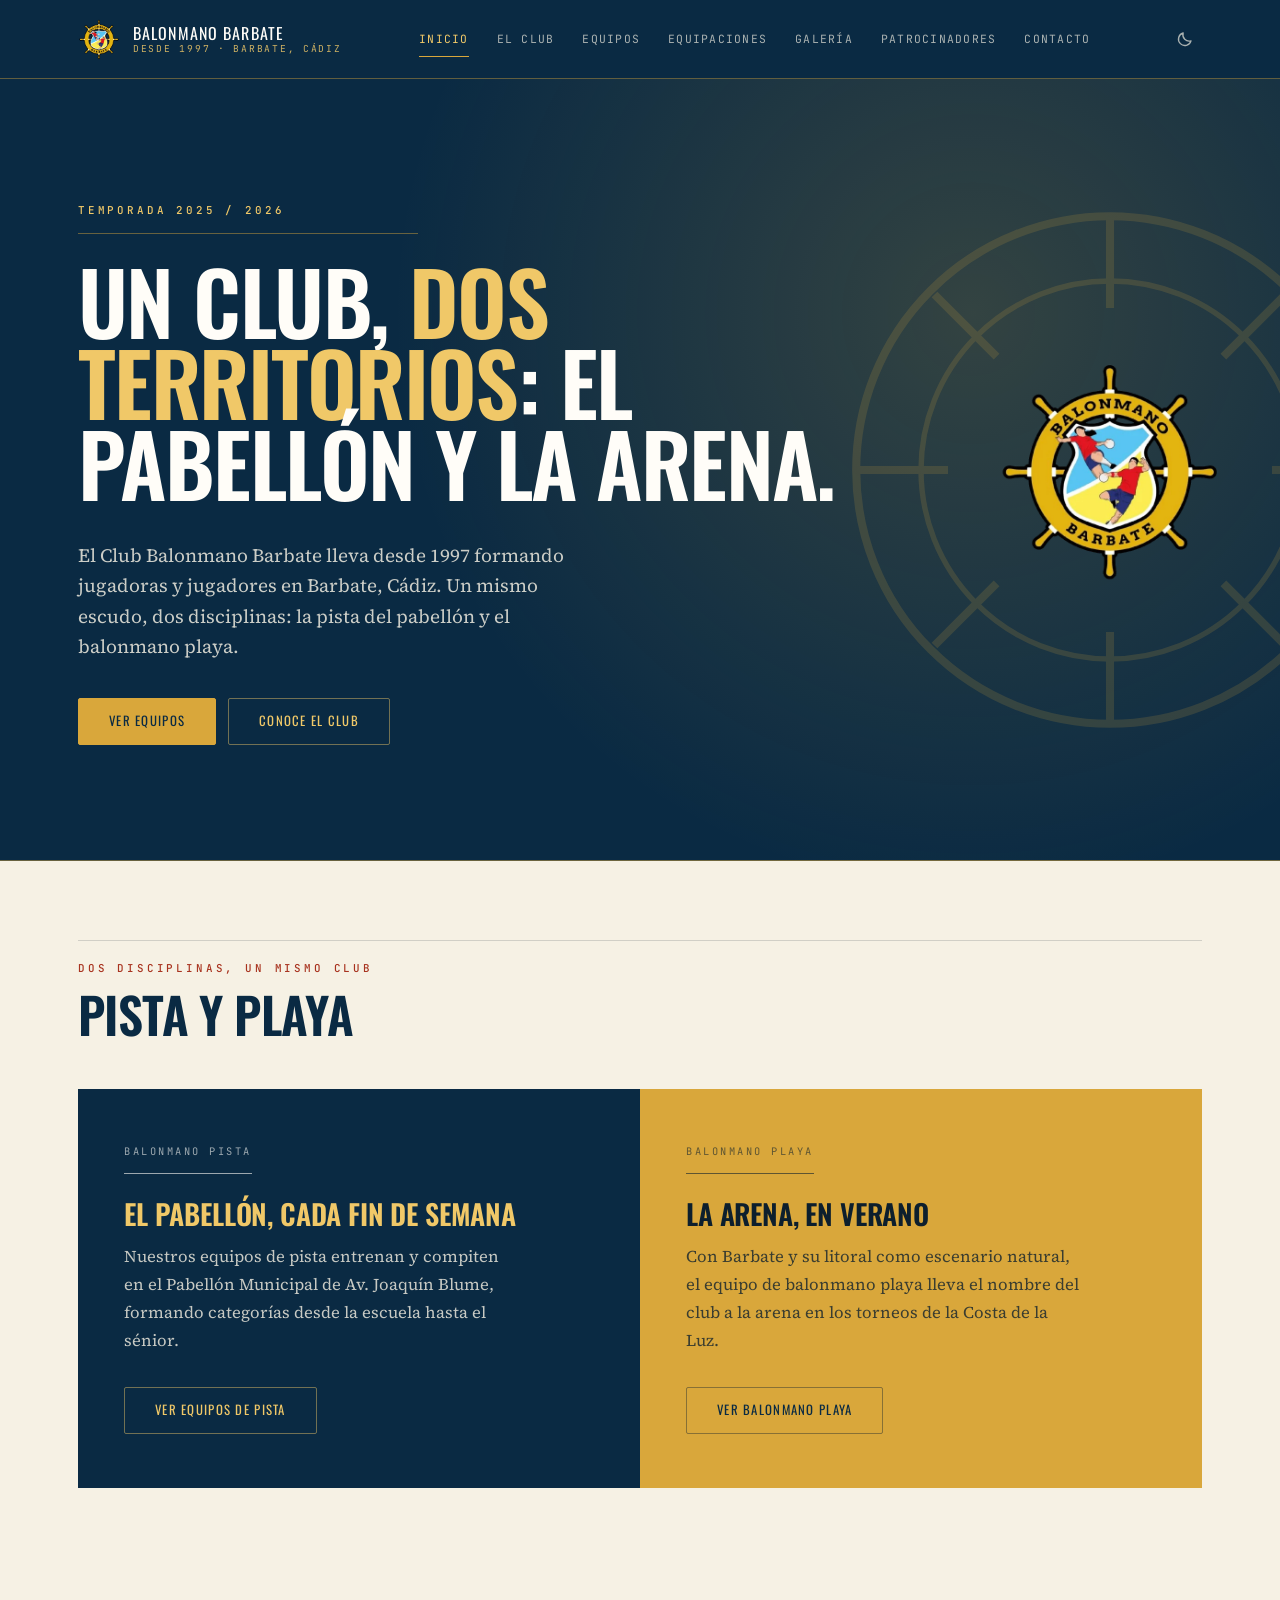
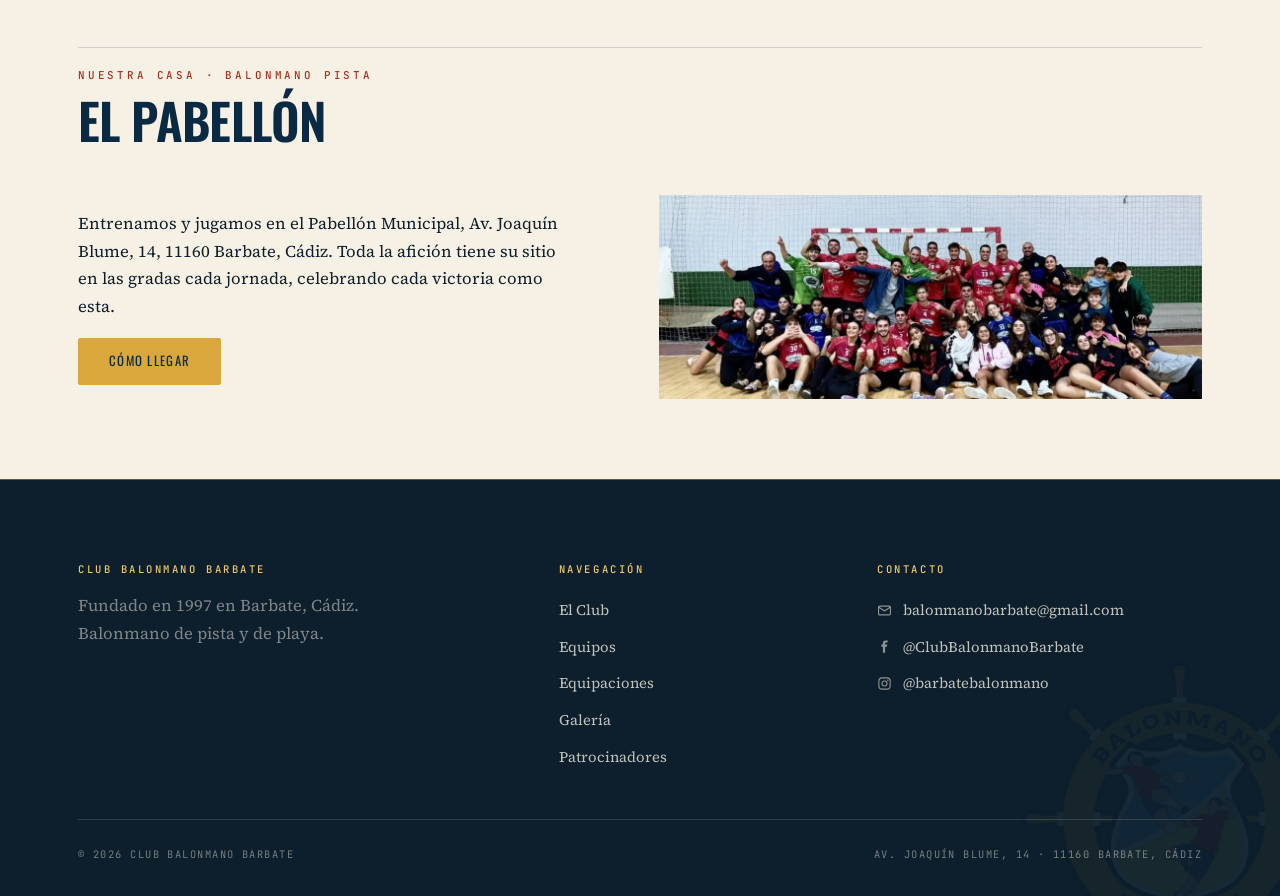
==== commit d68afa8f: "feat: rediseñar el sitio con una dirección editorial impresa El diseño anterior tenía demasiados rec" ====
--- a/index.html
+++ b/index.html
@@ -86,7 +86,6 @@
       <a href="club.html" class="btn btn-ghost">Conoce el club</a>
     </div>
   </div>
-  <svg class="wave" viewBox="0 0 1200 60" preserveAspectRatio="none"><path d="M0,32 C200,60 400,0 600,20 C800,40 1000,60 1200,24 L1200,60 L0,60 Z"/></svg>
 </section>
 
 <section>
@@ -123,7 +122,7 @@
         <p style="max-width:480px">Entrenamos y jugamos en el Pabellón Municipal, Av. Joaquín Blume, 14, 11160 Barbate, Cádiz. Toda la afición tiene su sitio en las gradas cada jornada, celebrando cada victoria como esta.</p>
         <a href="contacto.html" class="btn btn-solid">Cómo llegar</a>
       </div>
-      <picture><source srcset="assets/img/equipo-del-club-balonmano-barbate-celebrando-una-victoria-en.webp" type="image/webp"><img src="assets/img/equipo-del-club-balonmano-barbate-celebrando-una-victoria-en.jpg" width="1100" height="413" alt="Equipo del Club Balonmano Barbate celebrando una victoria en el pabellón" style="border:3px solid var(--gold); border-radius:2px;" loading="lazy" decoding="async"></picture>
+      <picture><source srcset="assets/img/equipo-del-club-balonmano-barbate-celebrando-una-victoria-en.webp" type="image/webp"><img src="assets/img/equipo-del-club-balonmano-barbate-celebrando-una-victoria-en.jpg" width="1100" height="413" alt="Equipo del Club Balonmano Barbate celebrando una victoria en el pabellón" loading="lazy" decoding="async"></picture>
     </div>
   </div>
 </section>
--- a/assets/css/styles.css
+++ b/assets/css/styles.css
@@ -4,6 +4,10 @@
 
    Paleta: azul noche atlántico, oro de timón,
    arena y rojo almadraba (red de atún).
+
+   Dirección: editorial deportiva impresa. Manda la
+   tipografía y el filete; el oro es acento, no relleno.
+   Nada de sombras blandas ni adornos de plantilla.
    ============================================ */
 
 :root{
@@ -27,6 +31,12 @@
   --radius: 2px;
   --container: 1180px;
 
+  /* Ritmo vertical y movimiento: una sola curva para todo el sitio, así el
+     header, las tarjetas y los enlaces se mueven con el mismo carácter. */
+  --header-h: 78px;
+  --section-y: clamp(54px, 6.2vw, 90px);
+  --ease: cubic-bezier(.2,.75,.3,1);
+
   /* Colores de función: son los ÚNICOS que cambian con el tema. */
   --bg:         var(--sand);      /* fondo de la página        */
   --surface:    var(--white);     /* tarjetas y secciones alt  */
@@ -38,6 +48,8 @@
   --notice-bg:  rgba(168,51,31,.06);
   --tab-bg:     var(--navy-deep); /* pestaña de temporada activa */
   --tab-fg:     var(--gold-light);
+  --rule:       rgba(13,31,45,.16);  /* filetes finos, más marcados que --border */
+  --muted:      rgba(13,31,45,.62);  /* texto secundario                        */
 }
 
 /* --- Tema oscuro ---------------------------------------------------------
@@ -56,6 +68,8 @@
     --notice-bg:  rgba(229,128,106,.10);
     --tab-bg:     var(--gold);
     --tab-fg:     var(--navy-deep);
+    --rule:       rgba(231,222,202,.22);
+    --muted:      rgba(231,222,202,.62);
   }
 }
 :root[data-theme="dark"]{
@@ -69,49 +83,58 @@
   --notice-bg:  rgba(229,128,106,.10);
   --tab-bg:     var(--gold);
   --tab-fg:     var(--navy-deep);
+  --rule:       rgba(231,222,202,.22);
+  --muted:      rgba(231,222,202,.62);
 }
 
 *, *::before, *::after{ box-sizing:border-box; }
 html{ scroll-behavior:smooth; }
+/* El header es sticky: sin esto, un enlace a #pista deja el titular tapado. */
+:target{ scroll-margin-top:calc(var(--header-h) + 28px); }
 body{
   margin:0;
   background:var(--bg);
   color:var(--text);
   font-family:var(--font-body);
-  font-size:17px;
-  line-height:1.6;
+  font-size:16.5px;
+  line-height:1.68;
+  -webkit-font-smoothing:antialiased;
+  text-rendering:optimizeLegibility;
 }
 /* height:auto evita que una rejilla estire la foto a la altura de la fila:
    sin él, las imágenes hijas de un grid salían deformadas. */
 img{ max-width:100%; display:block; height:auto; }
 picture{ display:block; }
 a{ color:inherit; text-decoration:none; }
+
+/* Escala tipográfica: el salto entre titular y texto es grande a propósito.
+   Oswald es condensada, así que aguanta cuerpos altos con interlineado corto. */
 h1,h2,h3,h4{
   font-family:var(--font-display);
   text-transform:uppercase;
-  letter-spacing:.02em;
-  margin:0 0 .4em;
+  font-weight:600;
+  margin:0 0 .3em;
   color:var(--heading);
 }
-p{ margin:0 0 1em; }
-.container{ max-width:var(--container); margin:0 auto; padding:0 24px; }
-
+h1{ font-size:clamp(3rem, 7.4vw, 5.4rem); line-height:.94; letter-spacing:-.018em; }
+h2{ font-size:clamp(2rem, 4vw, 3.1rem);  line-height:1;   letter-spacing:-.012em; }
+h3{ font-size:clamp(1.35rem, 2.2vw, 1.8rem); line-height:1.08; letter-spacing:-.006em; }
+h4{ font-size:1.1rem; line-height:1.15; letter-spacing:.005em; }
+/* Medida de lectura: 62 caracteres. Más ancho y el ojo pierde el renglón. */
+p{ margin:0 0 1.05em; max-width:62ch; }
+.container{ max-width:var(--container); margin:0 auto; padding:0 28px; }
+
+/* Antetítulo: mono en versalitas, muy espaciado. Es la firma tipográfica de
+   la casa; aparece en el hero, en cada sección y en los pies de foto. */
 .eyebrow{
-  display:inline-flex;
-  align-items:center;
-  gap:.5em;
+  display:block;
   font-family:var(--font-mono);
-  font-size:.72rem;
-  letter-spacing:.18em;
+  font-size:.68rem;
+  font-weight:500;
+  letter-spacing:.26em;
   text-transform:uppercase;
   color:var(--accent);
-  margin-bottom:.8em;
-}
-.eyebrow::before{
-  content:"";
-  width:22px; height:2px;
-  background:var(--accent);
-  display:inline-block;
+  margin:0 0 1em;
 }
 
 /* ---------- Accesibilidad ---------- */
@@ -125,66 +148,95 @@
 .skip-link:focus{ left:16px; top:16px; }
 a:focus-visible, button:focus-visible{
   outline:2px solid var(--gold);
-  outline-offset:2px;
+  outline-offset:3px;
 }
 
 /* ---------- Header ---------- */
+/* Al bajar, main.js pone .is-scrolled en el body: el header se estrecha y se
+   apoya en una línea. La altura vive en --header-h porque de ella dependen el
+   menú móvil y el scroll-margin de los anclajes. */
+body.is-scrolled{ --header-h:60px; }
 .site-header{
   position:sticky; top:0; z-index:100;
   background:var(--navy-deep);
-  border-bottom:3px solid var(--gold);
+  border-bottom:1px solid rgba(217,167,59,.42);
 }
 .site-header .container{
   display:flex; align-items:center; justify-content:space-between;
-  min-height:74px;
-}
-.brand{ display:flex; align-items:center; gap:14px; }
-.brand img{ width:46px; height:46px; }
-.brand-text{ line-height:1.1; }
+  gap:20px;
+  min-height:var(--header-h);
+  transition:min-height .35s var(--ease);
+}
+.brand{ display:flex; align-items:center; gap:13px; }
+.brand img{
+  width:42px; height:42px;
+  transition:width .35s var(--ease), height .35s var(--ease);
+}
+body.is-scrolled .brand img{ width:32px; height:32px; }
+.brand-text{ line-height:1.2; }
 .brand-text .name{
   font-family:var(--font-display);
   color:var(--white);
-  font-size:1.05rem;
-  letter-spacing:.04em;
-  text-transform:uppercase;
-}
+  font-size:1rem;
+  letter-spacing:.07em;
+  text-transform:uppercase;
+}
+/* Al encoger el header la segunda línea sobra: se pliega en lugar de
+   desaparecer de golpe, y así el nombre no da un salto. */
 .brand-text .since{
   font-family:var(--font-mono);
-  font-size:.65rem;
-  color:var(--gold-light);
-  letter-spacing:.12em;
-}
-.main-nav{ display:flex; gap:2px; }
+  font-size:.6rem;
+  color:rgba(240,200,104,.85);
+  letter-spacing:.18em;
+  overflow:hidden;
+  max-height:2em;
+  transition:max-height .35s var(--ease), opacity .35s var(--ease);
+}
+body.is-scrolled .brand-text .since{ max-height:0; opacity:0; }
+/* En móvil no cabe en una línea y partirla deja el header desalineado: en esa
+   anchura el nombre solo ya identifica al club. */
+@media (max-width:480px){ .brand-text .since{ display:none; } }
+
+.main-nav{ display:flex; align-items:center; }
 .main-nav a{
-  font-family:var(--font-display);
-  font-size:.82rem;
-  letter-spacing:.06em;
-  text-transform:uppercase;
-  color:var(--sand-dim);
-  padding:10px 14px;
-  border-bottom:2px solid transparent;
-  transition:.2s;
-}
-.main-nav a:hover, .main-nav a.active{
-  color:var(--gold-light);
-  border-bottom-color:var(--gold);
-}
+  position:relative;
+  font-family:var(--font-mono);
+  font-size:.71rem;
+  letter-spacing:.11em;
+  text-transform:uppercase;
+  color:rgba(246,241,228,.68);
+  padding:12px 14px;
+  transition:color .22s var(--ease);
+}
+/* Filete que crece desde la izquierda: el único movimiento del menú. */
+.main-nav a::after{
+  content:"";
+  position:absolute; left:14px; right:14px; bottom:4px;
+  height:1px; background:var(--gold);
+  transform:scaleX(0); transform-origin:left;
+  transition:transform .3s var(--ease);
+}
+.main-nav a:hover{ color:var(--white); }
+.main-nav a:hover::after{ transform:scaleX(1); }
+.main-nav a.active{ color:var(--gold-light); }
+.main-nav a.active::after{ transform:scaleX(1); }
 .nav-toggle{
   display:none;
   background:none; border:none; color:var(--white);
-  font-size:1.6rem; cursor:pointer;
+  font-size:1.45rem; cursor:pointer; line-height:1;
+  padding:8px 4px;
 }
 
 /* ---------- Botón de tema claro / oscuro ---------- */
-.header-actions{ display:flex; align-items:center; gap:4px; }
+.header-actions{ display:flex; align-items:center; gap:6px; }
 .theme-toggle{
   display:flex; align-items:center; justify-content:center;
   background:none; border:none; cursor:pointer;
-  color:var(--sand-dim); padding:8px;
-  transition:.2s;
+  color:rgba(246,241,228,.68); padding:8px;
+  transition:color .22s var(--ease);
 }
 .theme-toggle:hover{ color:var(--gold-light); }
-.theme-toggle svg{ width:20px; height:20px; }
+.theme-toggle svg{ width:18px; height:18px; }
 /* Se enseña el icono del tema al que se puede cambiar, no el actual */
 .theme-toggle .ico-sol{ display:none; }
 :root[data-theme="dark"] .theme-toggle .ico-luna{ display:none; }
@@ -193,60 +245,69 @@
   :root:not([data-theme="light"]) .theme-toggle .ico-luna{ display:none; }
   :root:not([data-theme="light"]) .theme-toggle .ico-sol{ display:block; }
 }
-@media (max-width:860px){
+@media (max-width:960px){
   .main-nav{
-    position:fixed; inset:74px 0 0 0;
+    position:fixed; inset:var(--header-h) 0 0 0;
     background:var(--navy-deep);
-    flex-direction:column;
-    padding:10px 24px;
+    flex-direction:column; align-items:stretch;
+    padding:20px 28px 40px;
     transform:translateX(-100%);
-    transition:transform .3s, visibility .3s;
+    transition:transform .32s var(--ease), visibility .32s;
     /* visibility saca los enlaces del orden de tabulación mientras el menú
        está cerrado; solo con transform seguían siendo alcanzables con Tab */
     visibility:hidden;
+    overflow-y:auto;
   }
   .main-nav.open{ transform:translateX(0); visibility:visible; }
-  .main-nav a{ padding:14px 4px; border-bottom:1px solid rgba(255,255,255,.08); }
+  .main-nav a{
+    font-family:var(--font-display);
+    font-size:1.5rem; letter-spacing:.02em;
+    padding:15px 0;
+    border-bottom:1px solid rgba(255,255,255,.08);
+  }
+  .main-nav a::after{ display:none; }
   .nav-toggle{ display:block; }
 }
 
 /* ---------- Hero ---------- */
+/* Azul plano con un solo foco cálido en la esquina del escudo. Sin ola ni
+   corte en diagonal: corta en recto y deja que hable el titular. */
 .hero{
   position:relative;
   overflow:hidden;
   background:
-    radial-gradient(circle at 82% 20%, rgba(217,167,59,.20), transparent 45%),
-    linear-gradient(180deg, var(--navy-deep) 0%, var(--navy) 100%);
+    radial-gradient(circle at 76% 30%, rgba(217,167,59,.20), transparent 52%),
+    var(--navy-deep);
   color:var(--white);
-  padding:96px 0 120px;
-}
-.hero .container{ position:relative; z-index:2; max-width:760px; }
+  padding:clamp(76px, 9.5vw, 130px) 0 clamp(72px, 9vw, 120px);
+  border-bottom:1px solid rgba(217,167,59,.45);
+}
+/* El hero comparte contenedor con el resto de la página: su titular tiene que
+   arrancar en la misma vertical que el escudo del header y que los filetes de
+   sección. La medida de lectura se limita en los hijos, no aquí. */
+.hero .container{ position:relative; z-index:2; }
 /* En la portada el escudo va anclado al borde derecho de la ventana, así que
    al estrechar la pantalla se metía debajo del titular. Donde hay escudo se
    le reserva su carril y el texto ocupa el resto. */
-@media (min-width:961px){
-  .hero:has(.hero-badge) .container{
-    max-width:var(--container);
-    padding-right:340px;
-  }
+@media (min-width:1025px){
+  .hero:has(.hero-badge) .container{ padding-right:380px; }
 }
 /* Brújula y escudo comparten centro: se anclan por su punto medio (right +
    translate 50%) en lugar de por el borde, así siguen concéntricos aunque
    cambie el tamaño de cualquiera de los dos. */
 .hero .compass,
 .hero .hero-badge{
-  position:absolute; right:155px; top:50%;
+  position:absolute; right:170px; top:50%;
   transform:translate(50%,-50%);
 }
 .hero .compass{
-  width:420px; height:420px; opacity:.14; z-index:1;
-  animation:spin 90s linear infinite;
+  width:540px; height:540px; opacity:.16; z-index:1;
+  animation:spin 160s linear infinite;
 }
 .hero .hero-badge{
   width:230px; height:230px; z-index:2;
-  filter:drop-shadow(0 12px 24px rgba(0,0,0,.35));
-}
-@media (max-width:960px){ .hero .hero-badge{ display:none; } }
+}
+@media (max-width:1024px){ .hero .hero-badge{ display:none; } .hero .compass{ opacity:.08; } }
 @keyframes spin{
   from{ transform:translate(50%,-50%) rotate(0deg); }
   to{ transform:translate(50%,-50%) rotate(360deg); }
@@ -254,86 +315,132 @@
 @media (prefers-reduced-motion:reduce){
   .hero .compass{ animation:none; }
 }
+/* En el hero el antetítulo cuelga de un filete de oro a media altura: es el
+   arranque de la página, no una etiqueta más. */
+.hero .eyebrow{
+  color:var(--gold-light);
+  padding-bottom:14px;
+  margin-bottom:26px;
+  border-bottom:1px solid rgba(217,167,59,.45);
+  max-width:min(100%, 340px);
+}
 .hero h1{
   color:var(--white);
-  font-size:clamp(2.2rem, 5vw, 3.6rem);
-  line-height:1.02;
-}
-.hero h1 em{
-  color:var(--gold-light);
-  font-style:normal;
-}
+  margin-bottom:.42em;
+  max-width:19ch;
+}
+.hero h1 em{ color:var(--gold-light); font-style:normal; }
 .hero p.lead{
-  font-size:1.1rem;
-  color:var(--sand-dim);
-  max-width:520px;
-}
-.hero-actions{ display:flex; gap:14px; margin-top:28px; flex-wrap:wrap; }
-
+  font-size:1.18rem;
+  line-height:1.62;
+  color:rgba(246,241,228,.82);
+  max-width:50ch;
+}
+.hero-actions{ display:flex; gap:12px; margin-top:36px; flex-wrap:wrap; }
+
+/* ---------- Botones ---------- */
 .btn{
   display:inline-block;
   font-family:var(--font-display);
   text-transform:uppercase;
-  letter-spacing:.06em;
-  font-size:.82rem;
-  padding:13px 26px;
+  letter-spacing:.1em;
+  font-size:.8rem;
+  line-height:1;
+  padding:16px 30px;
   border-radius:var(--radius);
-  border:2px solid var(--gold);
-  transition:.2s;
+  border:1px solid var(--gold);
+  transition:background .22s var(--ease), color .22s var(--ease), border-color .22s var(--ease);
 }
 .btn-solid{ background:var(--gold); color:var(--navy-deep); }
-.btn-solid:hover{ background:var(--gold-light); }
-.btn-ghost{ color:var(--gold-light); border-color:var(--gold-light); }
-.btn-ghost:hover{ background:rgba(240,200,104,.1); }
-
-/* Wave divider between navy hero and sand content */
-/* Va anclada al borde inferior del hero: como hija en flujo, el
-   padding-bottom del hero dejaba una franja azul suelta bajo la ola. */
-.wave{
-  display:block; width:100%; height:60px;
-  fill:var(--bg);
-  position:absolute; left:0; bottom:-1px; z-index:3;
-}
-
-/* ---------- Section shells ---------- */
-section{ padding:76px 0; }
-.section-head{ max-width:640px; margin-bottom:44px; }
-.section-alt{ background:var(--surface); }
-
-/* ---------- Disciplines (Pista / Playa) split ---------- */
-.disciplines{
-  display:grid; grid-template-columns:1fr 1fr; gap:0;
-  border:1px solid var(--border);
-}
+.btn-solid:hover{ background:var(--gold-light); border-color:var(--gold-light); }
+.btn-ghost{ color:var(--gold-light); border-color:rgba(240,200,104,.45); background:transparent; }
+.btn-ghost:hover{ background:var(--gold); border-color:var(--gold); color:var(--navy-deep); }
+
+/* ---------- Secciones ---------- */
+section{ padding:var(--section-y) 0; }
+.section-alt{
+  background:var(--surface);
+  border-top:1px solid var(--border);
+  border-bottom:1px solid var(--border);
+}
+/* Cabecera de sección al modo de un periódico: filete de lado a lado, el
+   antetítulo colgando de él y el titular debajo. El filete es lo que da
+   estructura a la página; por eso llega hasta el borde del contenedor. */
+.section-head{
+  max-width:none;
+  margin-bottom:clamp(34px, 4vw, 56px);
+  padding-top:18px;
+  border-top:1px solid var(--rule);
+}
+.section-head > *{ max-width:62ch; }
+.section-head h2{ margin-bottom:.34em; }
+.section-head p:last-child{ margin-bottom:0; color:var(--muted); }
+
+/* ---------- Disciplinas (Pista / Playa) ---------- */
+/* Las dos caras del club, a la misma altura y sin marco exterior: el corte
+   entre azul y oro ya separa bastante. */
+.disciplines{ display:grid; grid-template-columns:1fr 1fr; }
 .discipline{
-  padding:44px 40px;
-  position:relative;
+  padding:clamp(36px, 4.2vw, 60px) clamp(28px, 3.6vw, 52px);
+  display:flex; flex-direction:column; align-items:flex-start;
 }
 .discipline.pista{ background:var(--navy-deep); color:var(--white); }
 .discipline.playa{ background:var(--gold); color:var(--navy-ink); }
-.discipline h3{ color:inherit; font-size:1.6rem; }
+.discipline h3{ color:inherit; margin-bottom:.55em; }
 .discipline.pista h3{ color:var(--gold-light); }
-.discipline p{ opacity:.9; }
+.discipline p{ margin-bottom:2em; max-width:44ch; }
+.discipline.pista p{ color:rgba(246,241,228,.8); }
+.discipline.playa p{ color:rgba(13,31,45,.78); }
+/* El rótulo de disciplina cuelga de un filete corto, igual que el antetítulo
+   del hero: mismo gesto repetido, que es lo que hace sistema. */
 .discipline .tag{
-  font-family:var(--font-mono); font-size:.7rem; letter-spacing:.14em;
-  text-transform:uppercase; opacity:.75;
+  display:block;
+  font-family:var(--font-mono); font-size:.65rem; letter-spacing:.24em;
+  text-transform:uppercase;
+  padding-bottom:12px; margin-bottom:24px;
+  border-bottom:1px solid currentColor;
+  opacity:.6;
+}
+.discipline .btn{ margin-top:auto; }
+.discipline.playa .btn-ghost{ color:var(--navy-deep); border-color:rgba(13,31,45,.4); }
+.discipline.playa .btn-ghost:hover{
+  background:var(--navy-deep); color:var(--gold-light); border-color:var(--navy-deep);
 }
 @media (max-width:760px){ .disciplines{ grid-template-columns:1fr; } }
 
-/* ---------- Cards ---------- */
-.grid{ display:grid; gap:26px; }
+/* ---------- Tarjetas ---------- */
+.grid{ display:grid; gap:clamp(26px, 3vw, 44px); }
 .grid-3{ grid-template-columns:repeat(3,1fr); }
 .grid-2{ grid-template-columns:repeat(2,1fr); }
-@media (max-width:860px){ .grid-3, .grid-2{ grid-template-columns:1fr; } }
-
+@media (max-width:960px){ .grid-3{ grid-template-columns:repeat(2,1fr); } }
+@media (max-width:760px){ .grid-3, .grid-2{ grid-template-columns:1fr; } }
+
+/* Tarjetas sin sombra: un filete de 1px bien definido, como los módulos de
+   una página impresa. El sombreado difuso es lo que las hacía parecer
+   pegatinas flotando sobre la arena. */
 .card{
+  position:relative;
   background:var(--surface);
-  border:1px solid var(--border);
+  border:1px solid var(--rule);
   border-radius:var(--radius);
   overflow:hidden;
-  transition:.2s;
-}
-.card:hover{ border-color:var(--gold); transform:translateY(-3px); }
+  transition:border-color .3s var(--ease);
+}
+.card:hover{ border-color:var(--gold); }
+.card img{ transition:transform .8s var(--ease), filter .5s var(--ease); }
+.card:hover img{ transform:scale(1.028); }
+.card .body{ padding:clamp(24px, 2.6vw, 34px); }
+.card h4{ margin-bottom:.4em; }
+.card p{ color:var(--muted); margin-bottom:0; }
+/* Metadato en mono, colgado de un filete de oro: es la etiqueta de archivo
+   de la tarjeta, no un titulillo. */
+.card .meta{
+  display:block;
+  font-family:var(--font-mono); font-size:.63rem; color:var(--accent);
+  letter-spacing:.2em; text-transform:uppercase;
+  margin-bottom:1.1em; padding-left:12px;
+  border-left:2px solid var(--gold);
+}
 .card .thumb{
   aspect-ratio:4/3; width:100%;
   background:linear-gradient(135deg,var(--navy-deep),var(--navy));
@@ -341,94 +448,154 @@
   color:var(--gold-light); font-family:var(--font-mono); font-size:.72rem;
   letter-spacing:.1em; text-transform:uppercase; text-align:center; padding:10px;
 }
-.card .body{ padding:20px 22px; }
 
 /* ---------- Galería en mosaico ---------- */
 /* Las fotos del club van en proporciones muy dispares (desde 4:1 panorámica
    hasta 9:16 vertical). Encajarlas en un marco 4/3 común con object-fit:cover
    recortaba media foto, así que se apilan en columnas y cada una conserva la
    suya. width/height en el <img> reservan el espacio y evitan el salto. */
-.galeria{ columns:3; column-gap:26px; }
-.galeria .card{ break-inside:avoid; margin:0 0 26px; }
+.galeria{ columns:3; column-gap:18px; }
+/* En el mosaico manda la foto: sin marco ni fondo, solo la imagen. */
+.galeria .card{ break-inside:avoid; margin:0 0 18px; background:none; border:none; }
 .galeria img{ width:100%; height:auto; }
-.foto-destacada{ margin-bottom:26px; }
+/* Están hechas con móviles muy distintos: una pizca menos de saturación las
+   iguala, y al pasar por encima recuperan el color entero. */
+.galeria img{ filter:saturate(.88); }
+.galeria .card:hover img{ filter:saturate(1.02); }
+@media (max-width:860px){ .galeria{ columns:2; } }
+@media (max-width:560px){ .galeria{ columns:1; } }
+
+.foto-destacada{ margin-bottom:18px; overflow:hidden; }
 .foto-destacada img{ width:100%; height:auto; }
 
 /* Foto de grupo a todo el ancho del contenedor: en media columna los
    jugadores salían diminutos y quedaba un hueco muerto al lado. */
-.foto-ancha{ margin:44px 0 0; }
-.foto-ancha img{
-  width:100%; height:auto;
-  border:3px solid var(--gold); border-radius:var(--radius);
-}
+.foto-ancha{ margin:clamp(34px, 4vw, 56px) 0 0; }
+.foto-ancha img{ width:100%; height:auto; }
 .foto-ancha figcaption{
-  font-family:var(--font-mono); font-size:.72rem; letter-spacing:.08em;
-  color:var(--accent); margin-top:12px;
-}
-@media (max-width:860px){ .galeria{ columns:2; } }
-@media (max-width:560px){ .galeria{ columns:1; } }
-.card h4{ font-size:1.05rem; margin-bottom:.3em; }
-.card .meta{
-  font-family:var(--font-mono); font-size:.7rem; color:var(--accent);
-  letter-spacing:.08em; text-transform:uppercase; margin-bottom:.6em; display:block;
-}
-
-/* ---------- Season tabs ---------- */
-.season-tabs{ display:flex; gap:8px; margin-bottom:30px; }
+  font-family:var(--font-mono); font-size:.66rem; letter-spacing:.2em;
+  text-transform:uppercase;
+  color:var(--muted);
+  margin-top:14px; padding-top:12px;
+  border-top:1px solid var(--rule);
+}
+
+/* ---------- Pestañas de temporada ---------- */
+.season-tabs{
+  display:flex; gap:0;
+  margin-bottom:clamp(30px, 3.4vw, 46px);
+  border-bottom:1px solid var(--rule);
+}
 .season-tabs button{
-  font-family:var(--font-mono); font-size:.75rem; letter-spacing:.08em;
-  text-transform:uppercase; padding:9px 18px;
-  background:var(--surface); border:1px solid var(--heading);
-  color:var(--heading); cursor:pointer;
-}
-.season-tabs button.active{ background:var(--tab-bg); color:var(--tab-fg); border-color:var(--tab-bg); }
+  position:relative;
+  font-family:var(--font-mono); font-size:.7rem; letter-spacing:.2em;
+  text-transform:uppercase; padding:0 22px 14px 0;
+  background:none; border:none;
+  color:var(--muted); cursor:pointer;
+  transition:color .22s var(--ease);
+}
+.season-tabs button::after{
+  content:"";
+  position:absolute; left:0; right:22px; bottom:-1px; height:2px;
+  background:var(--tab-bg);
+  transform:scaleX(0); transform-origin:left;
+  transition:transform .3s var(--ease);
+}
+.season-tabs button:hover{ color:var(--text); }
+.season-tabs button.active{ color:var(--heading); }
+.season-tabs button.active::after{ transform:scaleX(1); }
 
 /* ---------- Footer ---------- */
 .site-footer{
-  background:var(--navy-ink); color:var(--sand-dim);
-  padding:56px 0 28px; margin-top:60px;
-}
+  position:relative;
+  overflow:hidden;
+  background:var(--navy-ink); color:rgba(246,241,228,.78);
+  padding:clamp(56px, 6.5vw, 88px) 0 32px;
+  border-top:1px solid rgba(217,167,59,.45);
+}
+/* Escudo al agua en la esquina: firma discreta, no compite con los enlaces. */
+.site-footer::before{
+  content:"";
+  position:absolute; right:-70px; bottom:-90px;
+  width:340px; height:340px;
+  background:url("../img/escudo-club-balonmano-barbate.webp") center/contain no-repeat;
+  opacity:.045;
+  pointer-events:none;
+}
+.site-footer .container{ position:relative; z-index:1; }
 .footer-grid{
-  display:grid; grid-template-columns:1.4fr 1fr 1fr; gap:40px;
-  border-bottom:1px solid rgba(255,255,255,.12);
-  padding-bottom:36px; margin-bottom:22px;
-}
-.footer-grid h4{ color:var(--gold-light); font-size:.95rem; }
+  display:grid; grid-template-columns:1.6fr 1fr 1.2fr; gap:48px;
+  border-bottom:1px solid rgba(255,255,255,.14);
+  padding-bottom:44px; margin-bottom:26px;
+}
+.footer-grid h4{
+  font-family:var(--font-mono); font-weight:500;
+  color:var(--gold-light); font-size:.66rem;
+  letter-spacing:.24em; margin-bottom:1.6em;
+}
+.footer-grid p{ color:rgba(246,241,228,.62); }
 .footer-grid a{
-  display:flex; align-items:center; gap:9px;
-  opacity:.85; padding:4px 0; font-size:.92rem;
+  display:flex; align-items:center; gap:11px;
+  color:rgba(246,241,228,.78);
+  padding:6px 0; font-size:.92rem;
+  transition:color .22s var(--ease);
 }
 .footer-grid a:hover{ color:var(--gold-light); }
 .footer-bottom{
   display:flex; justify-content:space-between; flex-wrap:wrap; gap:10px;
-  font-family:var(--font-mono); font-size:.72rem; opacity:.6;
-}
-@media (max-width:760px){ .footer-grid{ grid-template-columns:1fr; } }
+  font-family:var(--font-mono); font-size:.65rem; letter-spacing:.14em;
+  text-transform:uppercase;
+  color:rgba(246,241,228,.45);
+}
+@media (max-width:760px){ .footer-grid{ grid-template-columns:1fr; gap:34px; } }
 
 /* ---------- Misc ---------- */
 .notice{
-  border:1px dashed var(--accent);
+  border-left:2px solid var(--accent);
   background:var(--notice-bg);
   color:var(--accent-ink);
-  padding:14px 18px;
+  padding:16px 22px;
   font-family:var(--font-mono);
-  font-size:.82rem;
-  border-radius:var(--radius);
-  margin-bottom:30px;
-}
-.map-embed{ width:100%; height:340px; border:0; filter:grayscale(.2); }
+  font-size:.78rem;
+  line-height:1.75;
+  margin-bottom:clamp(30px, 3.4vw, 46px);
+  max-width:78ch;
+}
+.map-embed{
+  width:100%; height:420px; border:0;
+  filter:grayscale(.3);
+}
 
 /* ---------- Iconos ---------- */
 /* SVG en línea: sin librerías externas y heredan el color del enlace. */
-.ico{ width:16px; height:16px; flex-shrink:0; }
+.ico{ width:15px; height:15px; flex-shrink:0; opacity:.7; }
 
 .lista-contacto{ list-style:none; margin:0; padding:0; }
-.lista-contacto li{ margin-bottom:10px; }
+.lista-contacto li{
+  border-top:1px solid var(--rule);
+}
+.lista-contacto li:last-child{ border-bottom:1px solid var(--rule); }
 .lista-contacto a{
-  display:inline-flex; align-items:center; gap:10px;
-  color:var(--text);
-}
-.lista-contacto a span{ border-bottom:1px solid var(--gold); }
-.lista-contacto a:hover span{ border-bottom-color:var(--accent); }
-.lista-contacto a:hover .ico{ color:var(--accent); }
-
+  display:flex; align-items:center; gap:12px;
+  color:var(--text); padding:15px 0;
+  transition:color .22s var(--ease), padding-left .22s var(--ease);
+}
+.lista-contacto a:hover{ color:var(--accent); padding-left:8px; }
+.lista-contacto a:hover .ico{ opacity:1; }
+
+/* ---------- Aparición al desplazar ---------- */
+/* main.js pone el atributo, así que sin JS todo se ve desde el principio:
+   nada de contenido escondido si falla el script. Es un fundido corto y sin
+   desplazamiento largo: se nota que la página está viva, no que se monta. */
+[data-reveal]{
+  opacity:0;
+  transform:translateY(14px);
+  transition:opacity .6s var(--ease), transform .6s var(--ease);
+  transition-delay:var(--reveal-delay, 0ms);
+}
+[data-reveal].is-visible{ opacity:1; transform:none; }
+@media (prefers-reduced-motion:reduce){
+  [data-reveal]{ opacity:1; transform:none; transition:none; }
+  html{ scroll-behavior:auto; }
+  .card:hover img{ transform:none; }
+}
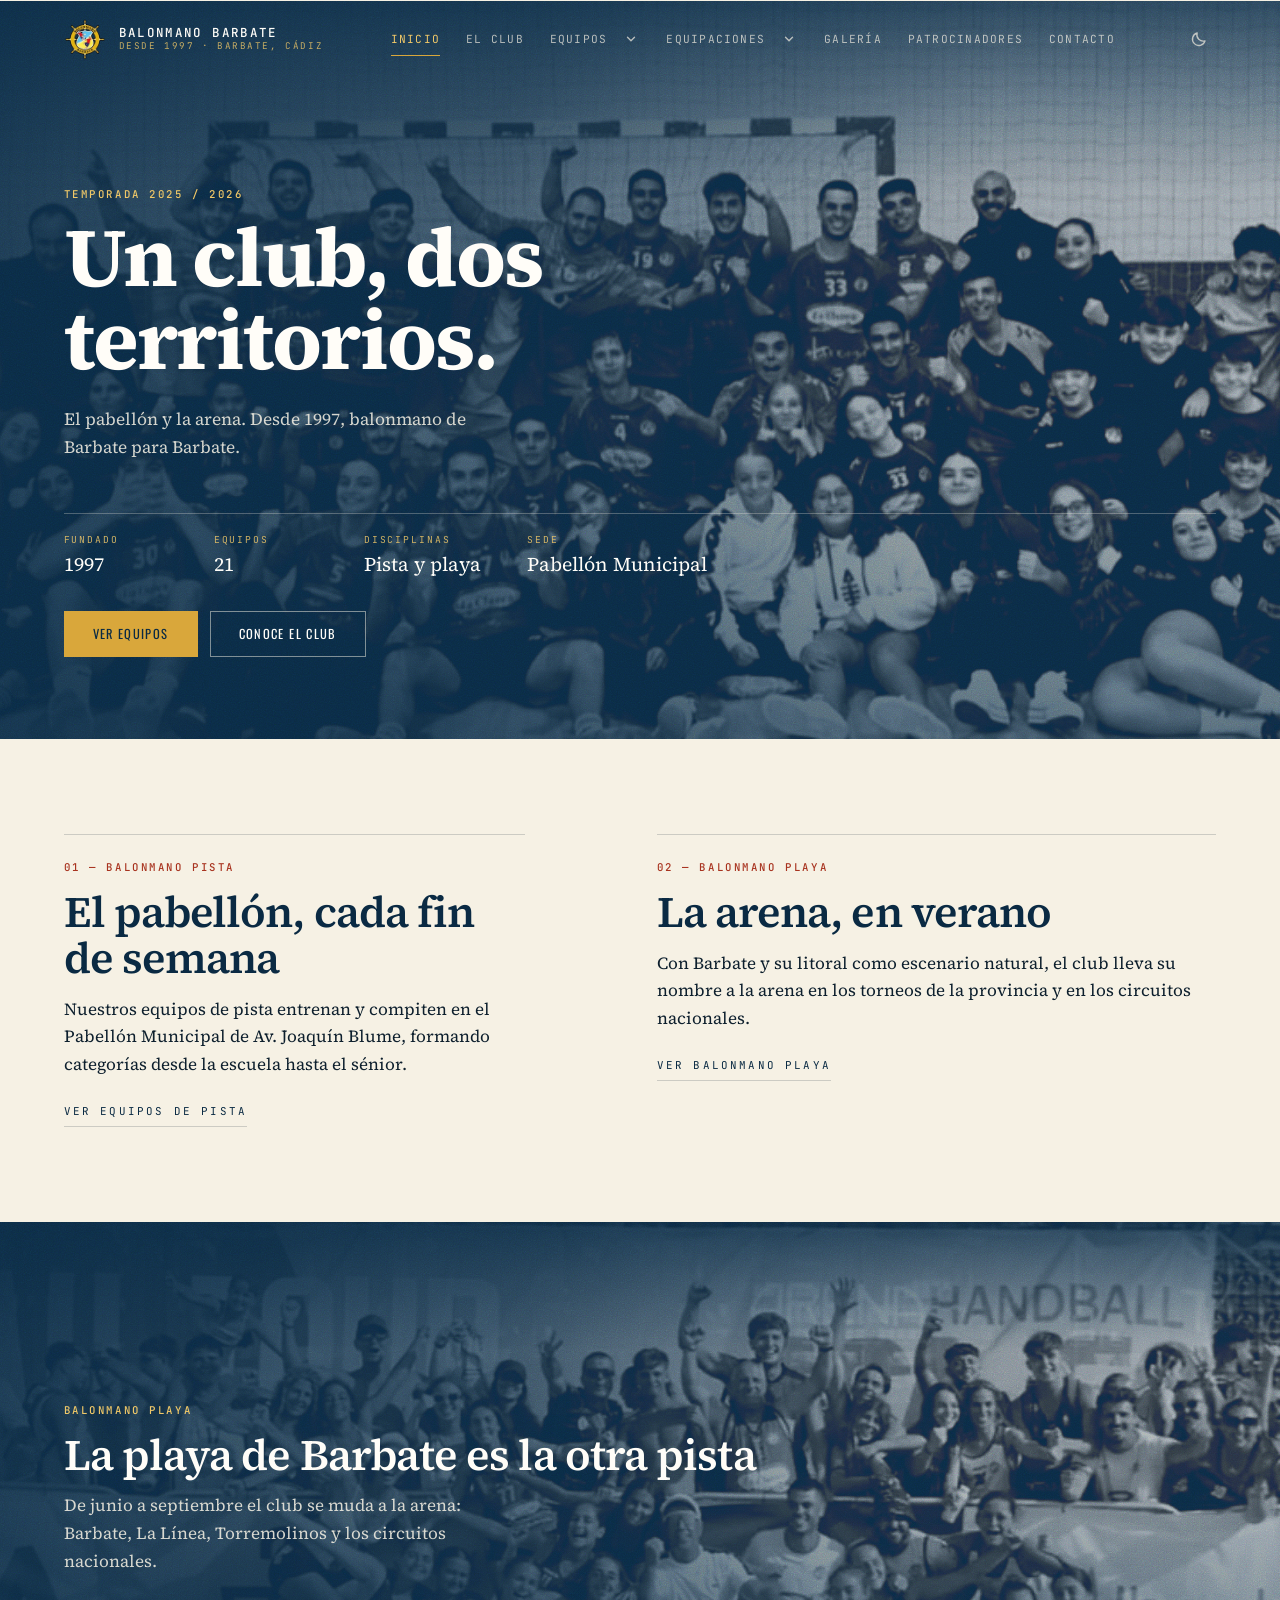
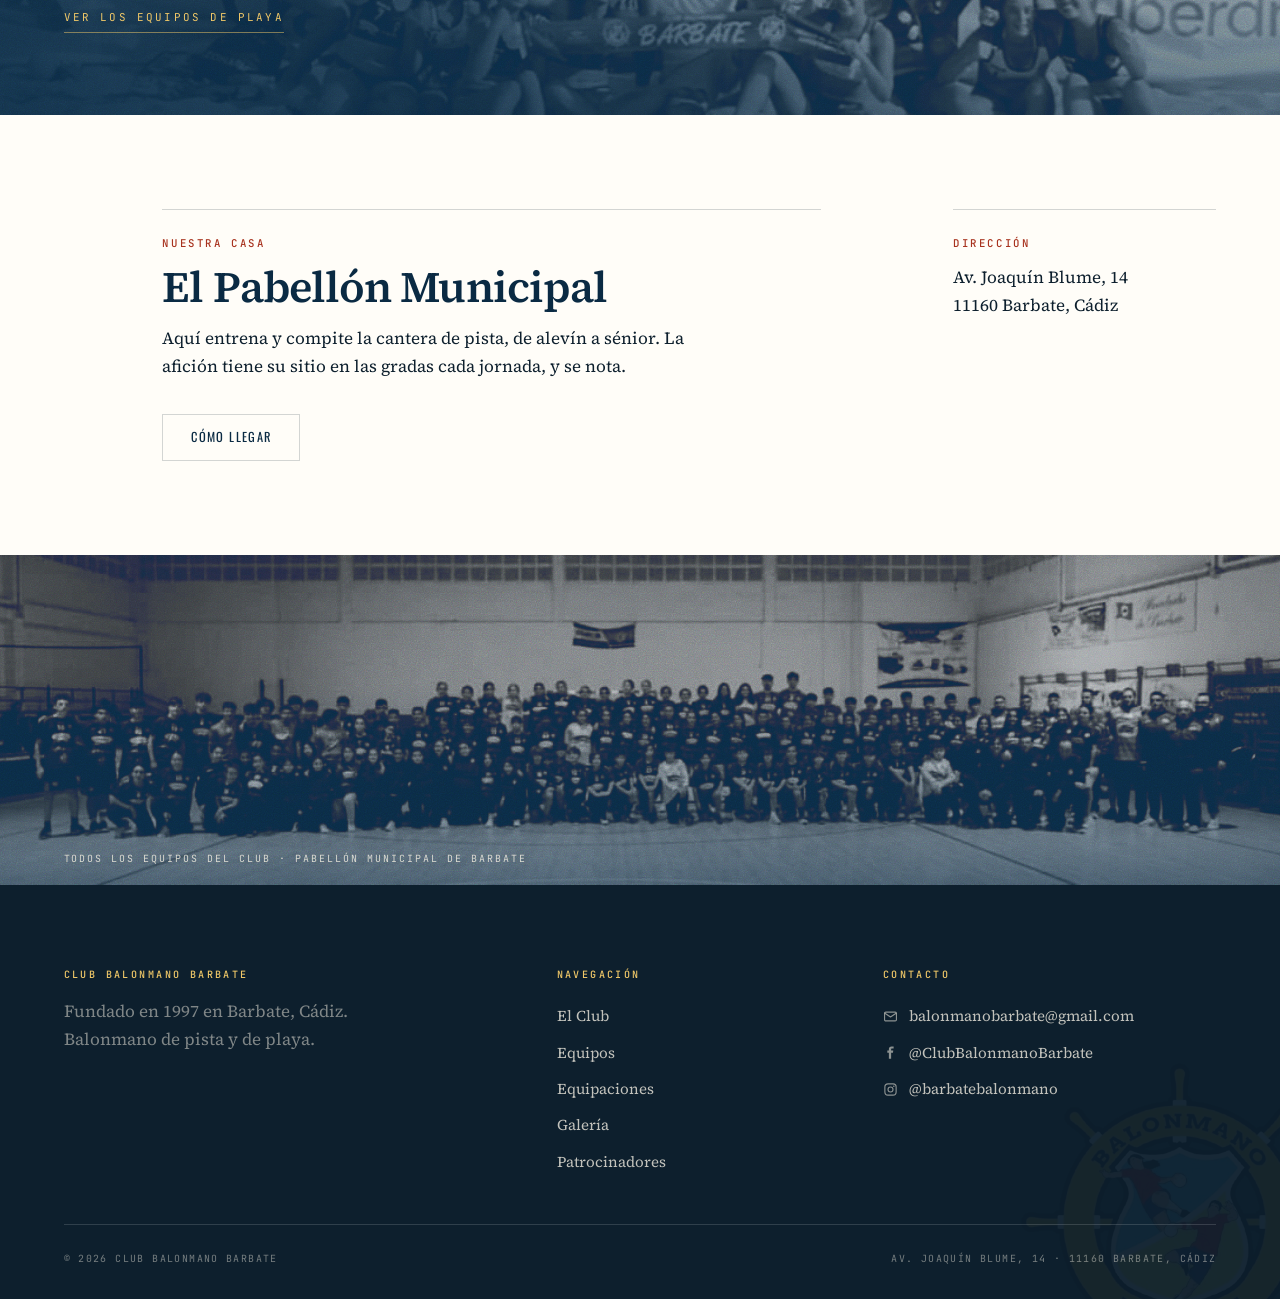
==== commit 1a002442: "feat: add tournament management tools and expand image gallery with new club assets" ====
--- a/index.html
+++ b/index.html
@@ -1,39 +1,112 @@
 <!DOCTYPE html>
 <!--
   Club Balonmano Barbate — web oficial
-  Desarrollo y diseño: Fran Vidal (FranVi)
+  Desarrollo, diseño y contenidos: Francisco Vidal Mateo (FranVi), 2026.
 -->
 <html lang="es">
 <head>
 <meta charset="UTF-8">
 <meta name="viewport" content="width=device-width, initial-scale=1.0">
 <title>Club Balonmano Barbate | Balonmano Pista y Playa</title>
-<meta name="description" content="Club Balonmano Barbate, fundado en 1997: balonmano pista en el Pabellón Municipal y balonmano playa en la Costa de la Luz, Barbate (Cádiz).">
-<meta name="author" content="Fran Vidal">
+<meta name="description" content="Club Balonmano Barbate, fundado en 1997: balonmano pista en el Pabellón Municipal y balonmano playa en la arena de Barbate (Cádiz).">
+<meta name="author" content="Francisco Vidal Mateo">
 <meta name="robots" content="index, follow">
-<meta name="theme-color" content="#0A2A43">
+<meta name="theme-color" content="#F6F1E4" media="(prefers-color-scheme: light)">
+<meta name="theme-color" content="#0B1922" media="(prefers-color-scheme: dark)">
 <link rel="canonical" href="https://balonmanobarbate.vercel.app/">
 <link rel="icon" href="assets/img/escudo-club-balonmano-barbate.webp" type="image/webp">
 <meta property="og:type" content="website">
 <meta property="og:locale" content="es_ES">
 <meta property="og:site_name" content="Club Balonmano Barbate">
 <meta property="og:title" content="Club Balonmano Barbate — Balonmano pista y playa">
-<meta property="og:description" content="Club Balonmano Barbate, fundado en 1997: balonmano pista en el Pabellón Municipal y balonmano playa en la Costa de la Luz, Barbate (Cádiz).">
+<meta property="og:description" content="Club Balonmano Barbate, fundado en 1997: balonmano pista en el Pabellón Municipal y balonmano playa en la arena de Barbate (Cádiz).">
 <meta property="og:image" content="https://balonmanobarbate.vercel.app/img/escudo-club-balonmano-barbate.webp">
 <meta property="og:url" content="https://balonmanobarbate.vercel.app/">
+<script type="application/ld+json">
+{
+  "@context": "https://schema.org",
+  "@graph": [
+    {
+      "@type": "SportsOrganization",
+      "@id": "https://balonmanobarbate.vercel.app/#club",
+      "name": "Club Balonmano Barbate",
+      "alternateName": "BM Barbate",
+      "sport": [
+        "Balonmano",
+        "Balonmano playa"
+      ],
+      "foundingDate": "1997",
+      "url": "https://balonmanobarbate.vercel.app/",
+      "logo": "https://balonmanobarbate.vercel.app/assets/img/escudo-club-balonmano-barbate.webp",
+      "email": "balonmanobarbate@gmail.com",
+      "areaServed": "Barbate, Cádiz",
+      "address": {
+        "@type": "PostalAddress",
+        "streetAddress": "Av. Joaquín Blume, 14",
+        "postalCode": "11160",
+        "addressLocality": "Barbate",
+        "addressRegion": "Cádiz",
+        "addressCountry": "ES"
+      },
+      "location": {
+        "@type": "SportsActivityLocation",
+        "name": "Pabellón Municipal de Barbate",
+        "address": {
+          "@type": "PostalAddress",
+          "streetAddress": "Av. Joaquín Blume, 14",
+          "postalCode": "11160",
+          "addressLocality": "Barbate",
+          "addressRegion": "Cádiz",
+          "addressCountry": "ES"
+        }
+      },
+      "sameAs": [
+        "https://www.instagram.com/barbatebalonmano",
+        "https://www.facebook.com/ClubBalonmanoBarbate"
+      ]
+    },
+    {
+      "@type": "WebSite",
+      "@id": "https://balonmanobarbate.vercel.app/#sitio",
+      "url": "https://balonmanobarbate.vercel.app/",
+      "name": "Club Balonmano Barbate",
+      "inLanguage": "es-ES",
+      "publisher": {
+        "@id": "https://balonmanobarbate.vercel.app/#club"
+      },
+      "author": {
+        "@id": "https://balonmanobarbate.vercel.app/#autor"
+      },
+      "creator": {
+        "@id": "https://balonmanobarbate.vercel.app/#autor"
+      }
+    },
+    {
+      "@type": "Person",
+      "@id": "https://balonmanobarbate.vercel.app/#autor",
+      "name": "Francisco Vidal Mateo",
+      "alternateName": "FranVi",
+      "jobTitle": "Desarrollo y diseño del sitio",
+      "affiliation": {
+        "@id": "https://balonmanobarbate.vercel.app/#club"
+      }
+    }
+  ]
+}
+</script>
 <script src="assets/js/theme.js"></script>
 <link rel="stylesheet" href="assets/css/fonts.css">
 <link rel="stylesheet" href="assets/css/styles.css">
 <script src="assets/js/main.js" defer></script>
 </head>
-<body>
+<body class="con-portada">
 
 <a class="skip-link" href="#main">Saltar al contenido</a>
 
 <header class="site-header">
   <div class="container">
     <a class="brand" href="index.html">
-      <img src="assets/img/escudo-club-balonmano-barbate.webp" width="46" height="46" alt="Escudo Club Balonmano Barbate">
+      <img src="assets/img/escudo-club-balonmano-barbate-96.webp" width="96" height="96" alt="Escudo Club Balonmano Barbate">
       <div class="brand-text">
         <div class="name">Balonmano Barbate</div>
         <div class="since">DESDE 1997 · BARBATE, CÁDIZ</div>
@@ -42,8 +115,24 @@
     <nav class="main-nav">
       <a href="index.html" class="active" aria-current="page">Inicio</a>
       <a href="club.html">El Club</a>
-      <a href="equipos.html">Equipos</a>
-      <a href="equipaciones.html">Equipaciones</a>
+      <div class="nav-grupo">
+        <a href="equipos.html">Equipos</a>
+        <button class="nav-mas" type="button" aria-expanded="false" aria-controls="sub-equipos" aria-label="Abrir el submenú de equipos"><svg viewBox="0 0 24 24" fill="none" stroke="currentColor" stroke-width="2.4" stroke-linecap="round" stroke-linejoin="round" aria-hidden="true"><path d="M6 9l6 6 6-6"></path></svg></button>
+        <div class="nav-sub" id="sub-equipos" hidden>
+          <a href="equipos.html">Todo</a>
+          <a href="equipos.html#pista">Pista</a>
+          <a href="equipos.html#playa">Playa</a>
+        </div>
+      </div>
+      <div class="nav-grupo">
+        <a href="equipaciones.html">Equipaciones</a>
+        <button class="nav-mas" type="button" aria-expanded="false" aria-controls="sub-equipaciones" aria-label="Abrir el submenú de equipaciones"><svg viewBox="0 0 24 24" fill="none" stroke="currentColor" stroke-width="2.4" stroke-linecap="round" stroke-linejoin="round" aria-hidden="true"><path d="M6 9l6 6 6-6"></path></svg></button>
+        <div class="nav-sub" id="sub-equipaciones" hidden>
+          <a href="equipaciones.html">Todo</a>
+          <a href="equipaciones.html#pista">Pista</a>
+          <a href="equipaciones.html#playa">Playa</a>
+        </div>
+      </div>
       <a href="galeria.html">Galería</a>
       <a href="patrocinadores.html">Patrocinadores</a>
       <a href="contacto.html">Contacto</a>
@@ -60,27 +149,26 @@
 
 <main id="main">
 
-<section class="hero">
-  <svg class="compass" viewBox="0 0 200 200" fill="none" xmlns="http://www.w3.org/2000/svg">
-    <circle cx="100" cy="100" r="94" stroke="#D9A73B" stroke-width="3"/>
-    <circle cx="100" cy="100" r="70" stroke="#D9A73B" stroke-width="2"/>
-    <g stroke="#D9A73B" stroke-width="3">
-      <line x1="100" y1="6" x2="100" y2="40"/>
-      <line x1="100" y1="160" x2="100" y2="194"/>
-      <line x1="6" y1="100" x2="40" y2="100"/>
-      <line x1="160" y1="100" x2="194" y2="100"/>
-      <line x1="35" y1="35" x2="58" y2="58"/>
-      <line x1="142" y1="142" x2="165" y2="165"/>
-      <line x1="165" y1="35" x2="142" y2="58"/>
-      <line x1="58" y1="142" x2="35" y2="165"/>
-    </g>
-    <circle cx="100" cy="100" r="14" fill="#D9A73B"/>
-  </svg>
-  <img class="hero-badge" src="assets/img/escudo-club-balonmano-barbate.webp" width="230" height="230" alt="Escudo Club Balonmano Barbate">
+<!-- Paño 1 — portada. La foto del pabellón a sangre, en duotono, con el
+     titular apoyado en el borde inferior y la ficha del club colgando de un
+     filete. El header va transparente por encima. -->
+<section class="banda banda-foto banda-portada">
+  <div class="banda-media">
+    <picture>
+      <source srcset="assets/img/equipo-del-club-balonmano-barbate-celebrando-una-victoria-en.webp" type="image/webp">
+      <img src="assets/img/equipo-del-club-balonmano-barbate-celebrando-una-victoria-en.jpg" width="1100" height="413" alt="Equipo del Club Balonmano Barbate celebrando una victoria en el pabellón" fetchpriority="high" decoding="async">
+    </picture>
+  </div>
   <div class="container">
     <p class="eyebrow">Temporada 2025 / 2026</p>
-    <h1>Un club, <em>dos territorios</em>: el pabellón y la arena.</h1>
-    <p class="lead">El Club Balonmano Barbate lleva desde 1997 formando jugadoras y jugadores en Barbate, Cádiz. Un mismo escudo, dos disciplinas: la pista del pabellón y el balonmano playa.</p>
+    <h1>Un club, dos territorios.</h1>
+    <p class="lead">El pabellón y la arena. Desde 1997, balonmano de Barbate para Barbate.</p>
+    <div class="banda-datos">
+      <div><span class="rot">Fundado</span><span class="val">1997</span></div>
+      <div><span class="rot">Equipos</span><span class="val">21</span></div>
+      <div><span class="rot">Disciplinas</span><span class="val">Pista y playa</span></div>
+      <div><span class="rot">Sede</span><span class="val">Pabellón Municipal</span></div>
+    </div>
     <div class="hero-actions">
       <a href="equipos.html" class="btn btn-solid">Ver equipos</a>
       <a href="club.html" class="btn btn-ghost">Conoce el club</a>
@@ -88,44 +176,75 @@
   </div>
 </section>
 
-<section>
-  <div class="container">
-    <div class="section-head">
-      <p class="eyebrow">Dos disciplinas, un mismo club</p>
-      <h2>Pista y playa</h2>
-    </div>
-    <div class="disciplines">
-      <div class="discipline pista">
-        <span class="tag">Balonmano Pista</span>
-        <h3>El pabellón, cada fin de semana</h3>
+<!-- Paño 2 — arena. Las dos disciplinas, en tramos desiguales de la retícula
+     de doce columnas: 5 y 6 columnas, no dos mitades. -->
+<section class="banda banda-arena">
+  <div class="container">
+    <div class="rejilla">
+      <div class="col-a filete">
+        <p class="eyebrow">01 — Balonmano pista</p>
+        <h2>El pabellón, cada fin de semana</h2>
         <p>Nuestros equipos de pista entrenan y compiten en el Pabellón Municipal de Av. Joaquín Blume, formando categorías desde la escuela hasta el sénior.</p>
-        <a href="equipos.html#pista" class="btn btn-ghost">Ver equipos de pista</a>
-      </div>
-      <div class="discipline playa">
-        <span class="tag">Balonmano Playa</span>
-        <h3>La arena, en verano</h3>
-        <p>Con Barbate y su litoral como escenario natural, el equipo de balonmano playa lleva el nombre del club a la arena en los torneos de la Costa de la Luz.</p>
-        <a href="equipos.html#playa" class="btn btn-ghost">Ver balonmano playa</a>
-      </div>
-    </div>
-  </div>
-</section>
-
-<section>
-  <div class="container">
-    <div class="section-head">
-      <p class="eyebrow">Nuestra casa · Balonmano Pista</p>
-      <h2>El pabellón</h2>
-    </div>
-    <div class="grid grid-2" style="align-items:center;">
-      <div>
-        <p style="max-width:480px">Entrenamos y jugamos en el Pabellón Municipal, Av. Joaquín Blume, 14, 11160 Barbate, Cádiz. Toda la afición tiene su sitio en las gradas cada jornada, celebrando cada victoria como esta.</p>
-        <a href="contacto.html" class="btn btn-solid">Cómo llegar</a>
-      </div>
-      <picture><source srcset="assets/img/equipo-del-club-balonmano-barbate-celebrando-una-victoria-en.webp" type="image/webp"><img src="assets/img/equipo-del-club-balonmano-barbate-celebrando-una-victoria-en.jpg" width="1100" height="413" alt="Equipo del Club Balonmano Barbate celebrando una victoria en el pabellón" loading="lazy" decoding="async"></picture>
-    </div>
-  </div>
-</section>
+        <a class="enlace-filete" href="equipos.html#pista">Ver equipos de pista</a>
+      </div>
+      <div class="col-b filete">
+        <p class="eyebrow">02 — Balonmano playa</p>
+        <h2>La arena, en verano</h2>
+        <p>Con Barbate y su litoral como escenario natural, el club lleva su nombre a la arena en los torneos de la provincia y en los circuitos nacionales.</p>
+        <a class="enlace-filete" href="equipos.html#playa">Ver balonmano playa</a>
+      </div>
+    </div>
+  </div>
+</section>
+
+<!-- Paño 3 — foto. La playa. -->
+<section class="banda banda-foto banda-rotulo">
+  <div class="banda-media">
+    <picture>
+      <source srcset="assets/img/celebracion-con-la-bufanda-de-barbate-en-la-arena.webp" type="image/webp">
+      <img src="assets/img/celebracion-con-la-bufanda-de-barbate-en-la-arena.jpg" width="900" height="600" alt="Jugadores del club celebrando con la bufanda de Barbate sobre la arena" loading="lazy" decoding="async">
+    </picture>
+  </div>
+  <div class="container">
+    <p class="eyebrow">Balonmano playa</p>
+    <h2>La playa de Barbate es la otra pista</h2>
+    <p class="lead">De junio a septiembre el club se muda a la arena: Barbate, La Línea, Torremolinos y los circuitos nacionales.</p>
+    <div class="hero-actions">
+      <a class="enlace-filete" href="equipos.html#playa">Ver los equipos de playa</a>
+    </div>
+  </div>
+</section>
+
+<!-- Paño 4 — arena. El pabellón, con el dato de dirección en el margen. -->
+<section class="banda banda-arena banda-clara">
+  <div class="container">
+    <div class="rejilla">
+      <div class="col-ancha filete">
+        <p class="eyebrow">Nuestra casa</p>
+        <h2>El Pabellón Municipal</h2>
+        <p>Aquí entrena y compite la cantera de pista, de alevín a sénior. La afición tiene su sitio en las gradas cada jornada, y se nota.</p>
+        <div class="hero-actions">
+          <a href="contacto.html" class="btn btn-ghost">Cómo llegar</a>
+        </div>
+      </div>
+      <div class="col-lado filete">
+        <p class="eyebrow">Dirección</p>
+        <p>Av. Joaquín Blume, 14<br>11160 Barbate, Cádiz</p>
+      </div>
+    </div>
+  </div>
+</section>
+
+<!-- Paño 5 — friso de cierre. La foto de grupo panorámica, a sangre. -->
+<figure class="banda banda-foto banda-tira">
+  <div class="banda-media">
+    <picture>
+      <source srcset="assets/img/todos-los-equipos-del-club-en-el-pabellon-de-barbate.webp" type="image/webp">
+      <img src="assets/img/todos-los-equipos-del-club-en-el-pabellon-de-barbate.jpg" width="1124" height="280" alt="Todos los equipos del Club Balonmano Barbate juntos en el pabellón" loading="lazy" decoding="async">
+    </picture>
+  </div>
+  <figcaption>Todos los equipos del club · Pabellón Municipal de Barbate</figcaption>
+</figure>
 
 </main>
 
--- a/assets/css/fonts.css
+++ b/assets/css/fonts.css
@@ -1,4 +1,4 @@
-/* Club Balonmano Barbate — Fran Vidal (FranVi)
+/* Club Balonmano Barbate — Francisco Vidal Mateo (FranVi)
    Fuentes autoalojadas (SIL Open Font License).
    Se sirven desde el propio dominio para no enviar la IP de
    los visitantes a Google en cada carga de página (RGPD). */
@@ -182,3 +182,23 @@
   src: url(../fonts/source-serif-4-normal-latin.woff2) format('woff2');
   unicode-range: U+0000-00FF, U+0131, U+0152-0153, U+02BB-02BC, U+02C6, U+02DA, U+02DC, U+0304, U+0308, U+0329, U+2000-206F, U+20AC, U+2122, U+2191, U+2193, U+2212, U+2215, U+FEFF, U+FFFD;
 }
+
+/* Source Serif 4 es variable: el mismo .woff2 cubre todos los pesos, así que
+   basta declarar el 700 para poder usarlo en los titulares de portada. */
+@font-face {
+  font-family: 'Source Serif 4';
+  font-style: normal;
+  font-weight: 700;
+  font-display: swap;
+  src: url(../fonts/source-serif-4-normal-latin-ext.woff2) format('woff2');
+  unicode-range: U+0100-02BA, U+02BD-02C5, U+02C7-02CC, U+02CE-02D7, U+02DD-02FF, U+0304, U+0308, U+0329, U+1D00-1DBF, U+1E00-1E9F, U+1EF2-1EFF, U+2020, U+20A0-20AB, U+20AD-20C0, U+2113, U+2C60-2C7F, U+A720-A7FF;
+}
+
+@font-face {
+  font-family: 'Source Serif 4';
+  font-style: normal;
+  font-weight: 700;
+  font-display: swap;
+  src: url(../fonts/source-serif-4-normal-latin.woff2) format('woff2');
+  unicode-range: U+0000-00FF, U+0131, U+0152-0153, U+02BB-02BC, U+02C6, U+02DA, U+02DC, U+0304, U+0308, U+0329, U+2000-206F, U+20AC, U+2122, U+2191, U+2193, U+2212, U+2215, U+FEFF, U+FFFD;
+}
--- a/assets/css/styles.css
+++ b/assets/css/styles.css
@@ -1,13 +1,13 @@
 /* ============================================
    CLUB BALONMANO BARBATE — hoja de estilos
-   Desarrollo y diseño: Fran Vidal (FranVi)
-
-   Paleta: azul noche atlántico, oro de timón,
-   arena y rojo almadraba (red de atún).
-
-   Dirección: editorial deportiva impresa. Manda la
-   tipografía y el filete; el oro es acento, no relleno.
-   Nada de sombras blandas ni adornos de plantilla.
+   Desarrollo y diseño: Francisco Vidal Mateo (FranVi)
+
+   Dirección: ALMADRABA.
+   La almadraba es el laberinto de redes que la flota de Barbate cala en el
+   Estrecho. De ahí sale la estructura de la web: bandas que se alternan como
+   los paños de la red —foto a sangre, arena, foto— y filetes de 1 px cruzando
+   la página. Manda la fotografía real del club, tratada en duotono azul y con
+   grano de prensa. No hay tarjetas: el contenido cuelga de filetes.
    ============================================ */
 
 :root{
@@ -24,32 +24,40 @@
   --almadraba-d: #7E2517;
   --white:       #FFFDF8;
 
+  /* Tres familias, tres oficios distintos:
+     - titular: serif en caja mixta. Es lo que aleja el sitio del cartel
+       deportivo genérico (mayúscula condensada sobre azul marino).
+     - display: Oswald, solo para botones y menú móvil. Chapa, no titular.
+     - mono: rótulos, datos y pies de foto. */
+  --font-titular: 'Source Serif 4', Georgia, serif;
   --font-display: 'Oswald', sans-serif;
-  --font-body:    'Source Serif 4', serif;
+  --font-body:    'Source Serif 4', Georgia, serif;
   --font-mono:    'JetBrains Mono', monospace;
 
-  --radius: 2px;
-  --container: 1180px;
-
-  /* Ritmo vertical y movimiento: una sola curva para todo el sitio, así el
-     header, las tarjetas y los enlaces se mueven con el mismo carácter. */
+  --radius: 0px;
+  --container: 1240px;
+
+  /* El header es transparente sobre la banda de portada, así que su altura se
+     fija aquí y NO cambia al comprimirlo: si variara, la portada daría un
+     salto en cuanto se empezara a desplazar. */
+  --header-alto: 78px;
   --header-h: 78px;
-  --section-y: clamp(54px, 6.2vw, 90px);
+  --banda-y: clamp(64px, 7.4vw, 116px);
   --ease: cubic-bezier(.2,.75,.3,1);
 
   /* Colores de función: son los ÚNICOS que cambian con el tema. */
   --bg:         var(--sand);      /* fondo de la página        */
-  --surface:    var(--white);     /* tarjetas y secciones alt  */
+  --surface:    var(--white);     /* bandas alternas           */
   --text:       var(--navy-ink);  /* texto corrido             */
   --border:     var(--sand-dim);  /* bordes y separadores      */
   --heading:    var(--navy-deep); /* titulares                 */
-  --accent:     var(--almadraba); /* eyebrows, metadatos       */
+  --accent:     var(--almadraba); /* rótulos, metadatos        */
   --accent-ink: var(--almadraba-d);
   --notice-bg:  rgba(168,51,31,.06);
   --tab-bg:     var(--navy-deep); /* pestaña de temporada activa */
   --tab-fg:     var(--gold-light);
-  --rule:       rgba(13,31,45,.16);  /* filetes finos, más marcados que --border */
-  --muted:      rgba(13,31,45,.62);  /* texto secundario                        */
+  --rule:       rgba(13,31,45,.18);  /* el filete: la unidad de la retícula */
+  --muted:      rgba(13,31,45,.62);  /* texto secundario                    */
 }
 
 /* --- Tema oscuro ---------------------------------------------------------
@@ -59,31 +67,31 @@
 @media (prefers-color-scheme: dark){
   :root:not([data-theme="light"]){
     --bg:         #0B1922;
-    --surface:    #12293A;
+    --surface:    #102534;
     --text:       #E7DECA;
     --border:     #23425A;
-    --heading:    var(--gold-light);
+    --heading:    #F3EBD8;
     --accent:     #E5806A;
     --accent-ink: #F0A08C;
     --notice-bg:  rgba(229,128,106,.10);
     --tab-bg:     var(--gold);
     --tab-fg:     var(--navy-deep);
-    --rule:       rgba(231,222,202,.22);
+    --rule:       rgba(231,222,202,.24);
     --muted:      rgba(231,222,202,.62);
   }
 }
 :root[data-theme="dark"]{
   --bg:         #0B1922;
-  --surface:    #12293A;
+  --surface:    #102534;
   --text:       #E7DECA;
   --border:     #23425A;
-  --heading:    var(--gold-light);
+  --heading:    #F3EBD8;
   --accent:     #E5806A;
   --accent-ink: #F0A08C;
   --notice-bg:  rgba(229,128,106,.10);
   --tab-bg:     var(--gold);
   --tab-fg:     var(--navy-deep);
-  --rule:       rgba(231,222,202,.22);
+  --rule:       rgba(231,222,202,.24);
   --muted:      rgba(231,222,202,.62);
 }
 
@@ -96,8 +104,8 @@
   background:var(--bg);
   color:var(--text);
   font-family:var(--font-body);
-  font-size:16.5px;
-  line-height:1.68;
+  font-size:17px;
+  line-height:1.62;
   -webkit-font-smoothing:antialiased;
   text-rendering:optimizeLegibility;
 }
@@ -107,34 +115,37 @@
 picture{ display:block; }
 a{ color:inherit; text-decoration:none; }
 
-/* Escala tipográfica: el salto entre titular y texto es grande a propósito.
-   Oswald es condensada, así que aguanta cuerpos altos con interlineado corto. */
+/* ---------- Tipografía ----------
+   Titulares en serif y en caja mixta, con interlineado corto y prosa negativa.
+   La mayúscula condensada sobre azul marino es EL cartel de club deportivo
+   genérico; aquí solo queda en rótulos y botones. */
 h1,h2,h3,h4{
-  font-family:var(--font-display);
-  text-transform:uppercase;
+  font-family:var(--font-titular);
   font-weight:600;
-  margin:0 0 .3em;
+  margin:0 0 .34em;
   color:var(--heading);
-}
-h1{ font-size:clamp(3rem, 7.4vw, 5.4rem); line-height:.94; letter-spacing:-.018em; }
-h2{ font-size:clamp(2rem, 4vw, 3.1rem);  line-height:1;   letter-spacing:-.012em; }
-h3{ font-size:clamp(1.35rem, 2.2vw, 1.8rem); line-height:1.08; letter-spacing:-.006em; }
-h4{ font-size:1.1rem; line-height:1.15; letter-spacing:.005em; }
-/* Medida de lectura: 62 caracteres. Más ancho y el ojo pierde el renglón. */
-p{ margin:0 0 1.05em; max-width:62ch; }
-.container{ max-width:var(--container); margin:0 auto; padding:0 28px; }
-
-/* Antetítulo: mono en versalitas, muy espaciado. Es la firma tipográfica de
-   la casa; aparece en el hero, en cada sección y en los pies de foto. */
+  letter-spacing:-.021em;
+}
+h1{ font-size:clamp(2.9rem, 6.6vw, 5.2rem); line-height:1.0; font-weight:700; }
+h2{ font-size:clamp(1.85rem, 3.4vw, 2.85rem); line-height:1.06; }
+h3{ font-size:clamp(1.28rem, 1.9vw, 1.62rem); line-height:1.16; letter-spacing:-.014em; }
+h4{ font-size:1.12rem; line-height:1.24; letter-spacing:-.01em; }
+/* Medida de lectura: 60 caracteres. Más ancho y el ojo pierde el renglón. */
+p{ margin:0 0 1.05em; max-width:60ch; }
+.container{ max-width:var(--container); margin:0 auto; padding:0 clamp(22px, 3.4vw, 44px); }
+
+/* Rótulo: mono en versalitas, muy espaciado. Es la firma tipográfica de la
+   casa y casi la única pieza en mayúsculas de la página. */
 .eyebrow{
   display:block;
   font-family:var(--font-mono);
-  font-size:.68rem;
+  font-size:.67rem;
   font-weight:500;
-  letter-spacing:.26em;
+  letter-spacing:.24em;
   text-transform:uppercase;
   color:var(--accent);
-  margin:0 0 1em;
+  margin:0 0 1.15em;
+  max-width:none;
 }
 
 /* ---------- Accesibilidad ---------- */
@@ -151,67 +162,69 @@
   outline-offset:3px;
 }
 
-/* ---------- Header ---------- */
-/* Al bajar, main.js pone .is-scrolled en el body: el header se estrecha y se
-   apoya en una línea. La altura vive en --header-h porque de ella dependen el
-   menú móvil y el scroll-margin de los anclajes. */
-body.is-scrolled{ --header-h:60px; }
+/* ---------- Header ----------
+   Sobre la banda de portada va transparente: la foto llega hasta arriba del
+   todo y el escudo flota encima. Al desplazar, main.js pone .is-scrolled y el
+   header se cierra en azul. La altura NO cambia (ver --header-alto). */
 .site-header{
   position:sticky; top:0; z-index:100;
   background:var(--navy-deep);
   border-bottom:1px solid rgba(217,167,59,.42);
+  transition:background .4s var(--ease), border-color .4s var(--ease);
+}
+body.con-portada .site-header{
+  background:transparent;
+  border-bottom-color:transparent;
+}
+/* El header es sticky, así que ocupa su sitio en el flujo. Para que la foto
+   de portada pase por DEBAJO se sube el <main> justo esa altura; sin esto
+   quedaba una franja de arena arriba con el menú blanco encima, ilegible. */
+body.con-portada main{ margin-top:calc(var(--header-alto) * -1); }
+body.con-portada.is-scrolled .site-header{
+  background:var(--navy-deep);
+  border-bottom-color:rgba(217,167,59,.42);
 }
 .site-header .container{
   display:flex; align-items:center; justify-content:space-between;
   gap:20px;
-  min-height:var(--header-h);
-  transition:min-height .35s var(--ease);
+  min-height:var(--header-alto);
 }
 .brand{ display:flex; align-items:center; gap:13px; }
-.brand img{
-  width:42px; height:42px;
-  transition:width .35s var(--ease), height .35s var(--ease);
-}
-body.is-scrolled .brand img{ width:32px; height:32px; }
-.brand-text{ line-height:1.2; }
+.brand img{ width:42px; height:42px; }
+.brand-text{ line-height:1.25; }
 .brand-text .name{
-  font-family:var(--font-display);
+  font-family:var(--font-mono);
   color:var(--white);
-  font-size:1rem;
-  letter-spacing:.07em;
+  font-size:.78rem;
+  font-weight:500;
+  letter-spacing:.19em;
   text-transform:uppercase;
 }
-/* Al encoger el header la segunda línea sobra: se pliega en lugar de
-   desaparecer de golpe, y así el nombre no da un salto. */
 .brand-text .since{
   font-family:var(--font-mono);
-  font-size:.6rem;
-  color:rgba(240,200,104,.85);
-  letter-spacing:.18em;
-  overflow:hidden;
-  max-height:2em;
-  transition:max-height .35s var(--ease), opacity .35s var(--ease);
-}
-body.is-scrolled .brand-text .since{ max-height:0; opacity:0; }
+  font-size:.58rem;
+  color:rgba(240,200,104,.8);
+  letter-spacing:.17em;
+}
 /* En móvil no cabe en una línea y partirla deja el header desalineado: en esa
    anchura el nombre solo ya identifica al club. */
-@media (max-width:480px){ .brand-text .since{ display:none; } }
+@media (max-width:520px){ .brand-text .since{ display:none; } }
 
 .main-nav{ display:flex; align-items:center; }
 .main-nav a{
   position:relative;
   font-family:var(--font-mono);
-  font-size:.71rem;
+  font-size:.7rem;
   letter-spacing:.11em;
   text-transform:uppercase;
-  color:rgba(246,241,228,.68);
-  padding:12px 14px;
+  color:rgba(246,241,228,.7);
+  padding:12px 13px;
   transition:color .22s var(--ease);
 }
 /* Filete que crece desde la izquierda: el único movimiento del menú. */
 .main-nav a::after{
   content:"";
-  position:absolute; left:14px; right:14px; bottom:4px;
+  position:absolute; left:13px; right:13px; bottom:4px;
   height:1px; background:var(--gold);
   transform:scaleX(0); transform-origin:left;
   transition:transform .3s var(--ease);
@@ -227,12 +240,97 @@
   padding:8px 4px;
 }
 
+/* ---------- Submenús de Equipos y Equipaciones ----------
+   Patrón de «disclosure»: el enlace padre sigue siendo un enlace (se puede ir
+   a la página entera) y al lado hay un botón que despliega. Nada depende del
+   :hover, que en un móvil no existe. El panel usa el atributo hidden en vez de
+   opacidad: así no queda nunca alcanzable con el tabulador estando invisible,
+   que es el fallo clásico de estos menús. */
+.nav-grupo{ position:relative; display:flex; align-items:center; }
+.nav-grupo > a{ padding-right:2px; }
+/* El botón tiene que ser un objetivo de dedo, no un icono de 13 px: 44x44 es
+   el mínimo que pide la WCAG (2.5.5) y por debajo de eso no se acierta. El
+   icono se mantiene pequeño; lo que crece es la zona sensible. */
+.nav-mas{
+  display:flex; align-items:center; justify-content:center;
+  background:none; border:none; cursor:pointer;
+  color:rgba(246,241,228,.7);
+  min-width:44px; min-height:44px;
+  padding:0 6px;
+  transition:color .22s var(--ease), background .22s var(--ease);
+}
+.nav-mas svg{ width:14px; height:14px; transition:transform .28s var(--ease); }
+.nav-mas:hover{ color:var(--white); background:rgba(255,255,255,.06); }
+.nav-grupo.abierto .nav-mas{ color:var(--gold-light); }
+.nav-grupo.abierto .nav-mas svg{ transform:rotate(180deg); }
+
+.nav-sub{
+  position:absolute; top:100%; left:0; z-index:120;
+  min-width:184px;
+  display:flex; flex-direction:column;
+  background:var(--navy-deep);
+  border:1px solid rgba(217,167,59,.42);
+  padding:6px 0;
+}
+.nav-sub[hidden]{ display:none; }
+.nav-sub a{
+  padding:11px 20px;
+  font-family:var(--font-mono); font-size:.68rem;
+  letter-spacing:.14em; text-transform:uppercase;
+  color:rgba(246,241,228,.76);
+  border-left:2px solid transparent;
+  transition:color .2s var(--ease), border-color .2s var(--ease), background .2s var(--ease);
+}
+/* El filete del menú principal aquí sobra: en el panel el indicador es el
+   borde izquierdo. */
+.nav-sub a::after{ display:none; }
+.nav-sub a:hover{
+  color:var(--white);
+  border-left-color:var(--gold);
+  background:rgba(255,255,255,.04);
+}
+
+@media (max-width:960px){
+  /* En el menú a pantalla completa el submenú es un acordeón, no un
+     flotante: se abre en línea y empuja al resto. */
+  .nav-grupo{ flex-wrap:wrap; border-bottom:1px solid rgba(255,255,255,.1); }
+  .nav-grupo > a{ flex:1 1 auto; border-bottom:0; }
+  /* En el móvil la fila entera abre el submenú (ver main.js), pero el botón
+     sigue existiendo y ocupa un cuadrado de 56 px con su propio separador,
+     para que se vea que ahí hay un control. */
+  .nav-mas{
+    min-width:56px; min-height:56px;
+    padding:0;
+    align-self:center;
+    color:rgba(240,200,104,.9);
+    background:rgba(255,255,255,.05);
+  }
+  .nav-grupo.abierto .nav-mas{ background:rgba(240,200,104,.14); }
+  .nav-mas svg{ width:22px; height:22px; }
+  .nav-sub{
+    position:static; z-index:auto;
+    width:100%; min-width:0;
+    background:none; border:0;
+    padding:0 0 14px 20px;
+    border-left:1px solid rgba(255,255,255,.14);
+    margin-left:2px;
+  }
+  .nav-sub a{
+    font-family:var(--font-titular);
+    text-transform:none; letter-spacing:-.01em;
+    font-size:1.12rem;
+    padding:9px 0 9px 14px;
+    border-left:0;
+  }
+  .nav-sub a:hover{ background:none; border-left-color:transparent; color:var(--gold-light); }
+}
+
 /* ---------- Botón de tema claro / oscuro ---------- */
 .header-actions{ display:flex; align-items:center; gap:6px; }
 .theme-toggle{
   display:flex; align-items:center; justify-content:center;
   background:none; border:none; cursor:pointer;
-  color:rgba(246,241,228,.68); padding:8px;
+  color:rgba(246,241,228,.7); padding:8px;
   transition:color .22s var(--ease);
 }
 .theme-toggle:hover{ color:var(--gold-light); }
@@ -247,7 +345,7 @@
 }
 @media (max-width:960px){
   .main-nav{
-    position:fixed; inset:var(--header-h) 0 0 0;
+    position:fixed; inset:var(--header-alto) 0 0 0;
     background:var(--navy-deep);
     flex-direction:column; align-items:stretch;
     padding:20px 28px 40px;
@@ -260,220 +358,478 @@
   }
   .main-nav.open{ transform:translateX(0); visibility:visible; }
   .main-nav a{
-    font-family:var(--font-display);
-    font-size:1.5rem; letter-spacing:.02em;
-    padding:15px 0;
-    border-bottom:1px solid rgba(255,255,255,.08);
+    font-family:var(--font-titular);
+    text-transform:none;
+    letter-spacing:-.015em;
+    font-size:1.6rem;
+    color:var(--white);
+    padding:14px 0;
+    border-bottom:1px solid rgba(255,255,255,.1);
   }
   .main-nav a::after{ display:none; }
+  .main-nav a.active{ color:var(--gold-light); }
   .nav-toggle{ display:block; }
 }
 
-/* ---------- Hero ---------- */
-/* Azul plano con un solo foco cálido en la esquina del escudo. Sin ola ni
-   corte en diagonal: corta en recto y deja que hable el titular. */
-.hero{
+/* ============================================================
+   BANDAS — la estructura de la página
+   La página es una sucesión de paños: foto a sangre, arena, foto.
+   La alternancia ES la maquetación; no hay contenedores decorativos.
+   ============================================================ */
+.banda{ position:relative; }
+.banda-arena{ padding:var(--banda-y) 0; }
+.banda-clara{ background:var(--surface); }
+.banda-arena + .banda-arena{ padding-top:0; }
+
+/* ---------- Banda de fotografía ----------
+   Cuatro capas, de abajo arriba:
+     1. la foto en escala de grises
+     2. duotono: azul en las sombras (lighten) y arena en las luces (darken)
+     3. velo azul en degradado, para que el texto tenga contraste de verdad
+     4. grano de prensa
+   isolation:isolate encierra los modos de fusión: sin él, el duotono se
+   mezclaría con el fondo de la página. */
+.banda-foto{
   position:relative;
+  isolation:isolate;
   overflow:hidden;
+  color:var(--white);
+  display:flex;
+  align-items:flex-end;
+  padding:calc(var(--header-alto) + clamp(60px, 8vw, 120px)) 0 clamp(52px, 6.4vw, 92px);
+  min-height:clamp(420px, 58vw, 620px);
+}
+.banda-media{
+  position:absolute; inset:0; z-index:0;
+  isolation:isolate;
+  overflow:hidden;
+}
+.banda-media picture,
+.banda-media img{
+  width:100%; height:100%;
+  object-fit:cover;
+  object-position:center 32%;
+}
+.banda-media img{ filter:grayscale(1) contrast(1.08) brightness(.98); }
+/* Sombras → azul del club */
+.banda-media::before{
+  content:""; position:absolute; inset:0; z-index:1;
+  background:var(--navy-deep);
+  mix-blend-mode:lighten;
+}
+/* Luces → arena. Las dos capas juntas son el duotono. */
+.banda-media::after{
+  content:""; position:absolute; inset:0; z-index:2;
+  background:var(--sand);
+  mix-blend-mode:darken;
+}
+/* Velo: más denso a la izquierda, que es donde cae el texto. La foto respira
+   por la derecha en vez de quedar aplastada de lado a lado. */
+.banda-foto::before{
+  content:""; position:absolute; inset:0; z-index:1;
   background:
-    radial-gradient(circle at 76% 30%, rgba(217,167,59,.20), transparent 52%),
-    var(--navy-deep);
+    linear-gradient(100deg, rgba(10,42,67,.93) 0%, rgba(10,42,67,.74) 38%, rgba(10,42,67,.34) 72%, rgba(10,42,67,.30) 100%),
+    linear-gradient(to top, rgba(10,42,67,.55), transparent 45%),
+    /* el header va transparente encima: sin este velo, el menú blanco se
+       pierde en cuanto la foto tiene una zona clara arriba */
+    linear-gradient(to bottom, rgba(10,42,67,.78), transparent 26%);
+}
+/* Grano de prensa. Es lo que convierte la falta de resolución de las fotos
+   del club en textura de papel en vez de en foto borrosa. */
+.banda-foto::after{
+  content:""; position:absolute; inset:0; z-index:2;
+  pointer-events:none;
+  opacity:.4;
+  mix-blend-mode:overlay;
+  background-image:url("data:image/svg+xml,%3Csvg xmlns='http://www.w3.org/2000/svg' width='200' height='200'%3E%3Cfilter id='g'%3E%3CfeTurbulence type='fractalNoise' baseFrequency='.86' numOctaves='3' stitchTiles='stitch'/%3E%3C/filter%3E%3Crect width='200' height='200' filter='url(%23g)'/%3E%3C/svg%3E");
+  background-size:200px 200px;
+}
+.banda-foto > .container{ position:relative; z-index:3; width:100%; }
+.banda-foto h1,
+.banda-foto h2,
+.banda-foto h3{ color:var(--white); }
+.banda-foto .eyebrow{ color:var(--gold-light); }
+.banda-foto p{ color:rgba(246,241,228,.86); }
+
+/* La portada es más alta y el titular llega hasta abajo: la foto empieza
+   detrás del header y el texto se apoya en el borde inferior. */
+.banda-portada{ min-height:clamp(560px, 82vh, 780px); }
+.banda-portada h1{ max-width:14ch; margin-bottom:.28em; }
+.banda-portada .lead{
+  font-size:clamp(1.05rem, 1.35vw, 1.24rem);
+  max-width:46ch;
+  margin-bottom:0;
+}
+/* Portada interior (páginas que no son el inicio): mismo lenguaje, menos aire */
+.banda-rotulo{ min-height:clamp(380px, 48vh, 480px); }
+.banda-rotulo h1{ max-width:16ch; }
+.banda-rotulo .lead{ max-width:52ch; margin-bottom:0; }
+
+/* Ficha de datos al pie de la portada, colgada de un filete. Es información
+   del club, no un adorno: fundación, disciplinas y sede. */
+.banda-datos{
+  display:flex; flex-wrap:wrap; gap:22px clamp(28px, 3.6vw, 56px);
+  margin:clamp(34px, 4vw, 54px) 0 0;
+  padding-top:18px;
+  border-top:1px solid rgba(246,241,228,.28);
+}
+.banda-datos > div{ min-width:104px; }
+.banda-datos .rot{
+  display:block;
+  font-family:var(--font-mono); font-size:.6rem;
+  letter-spacing:.2em; text-transform:uppercase;
+  color:rgba(240,200,104,.85);
+  margin-bottom:6px;
+}
+.banda-datos .val{
+  display:block; margin:0;
+  font-family:var(--font-titular);
+  font-size:1.22rem; line-height:1.2;
   color:var(--white);
-  padding:clamp(76px, 9.5vw, 130px) 0 clamp(72px, 9vw, 120px);
-  border-bottom:1px solid rgba(217,167,59,.45);
-}
-/* El hero comparte contenedor con el resto de la página: su titular tiene que
-   arrancar en la misma vertical que el escudo del header y que los filetes de
-   sección. La medida de lectura se limita en los hijos, no aquí. */
-.hero .container{ position:relative; z-index:2; }
-/* En la portada el escudo va anclado al borde derecho de la ventana, así que
-   al estrechar la pantalla se metía debajo del titular. Donde hay escudo se
-   le reserva su carril y el texto ocupa el resto. */
-@media (min-width:1025px){
-  .hero:has(.hero-badge) .container{ padding-right:380px; }
-}
-/* Brújula y escudo comparten centro: se anclan por su punto medio (right +
-   translate 50%) en lugar de por el borde, así siguen concéntricos aunque
-   cambie el tamaño de cualquiera de los dos. */
-.hero .compass,
-.hero .hero-badge{
-  position:absolute; right:170px; top:50%;
-  transform:translate(50%,-50%);
-}
-.hero .compass{
-  width:540px; height:540px; opacity:.16; z-index:1;
-  animation:spin 160s linear infinite;
-}
-.hero .hero-badge{
-  width:230px; height:230px; z-index:2;
-}
-@media (max-width:1024px){ .hero .hero-badge{ display:none; } .hero .compass{ opacity:.08; } }
-@keyframes spin{
-  from{ transform:translate(50%,-50%) rotate(0deg); }
-  to{ transform:translate(50%,-50%) rotate(360deg); }
-}
-@media (prefers-reduced-motion:reduce){
-  .hero .compass{ animation:none; }
-}
-/* En el hero el antetítulo cuelga de un filete de oro a media altura: es el
-   arranque de la página, no una etiqueta más. */
-.hero .eyebrow{
-  color:var(--gold-light);
-  padding-bottom:14px;
-  margin-bottom:26px;
-  border-bottom:1px solid rgba(217,167,59,.45);
-  max-width:min(100%, 340px);
-}
-.hero h1{
-  color:var(--white);
-  margin-bottom:.42em;
-  max-width:19ch;
-}
-.hero h1 em{ color:var(--gold-light); font-style:normal; }
-.hero p.lead{
-  font-size:1.18rem;
-  line-height:1.62;
+}
+
+/* Tira panorámica: una banda baja de foto, sin texto, para cerrar la página.
+   Con las fotos de grupo del club (4:1) funciona como un friso. */
+.banda-tira{
+  min-height:0;
+  padding:0;
+  margin:0;              /* es un <figure>: sin esto trae el margen del navegador */
+  display:block;
+}
+.banda-tira .banda-media{ position:relative; height:clamp(190px, 26vw, 330px); }
+.banda-tira::before{
+  background:linear-gradient(to top, rgba(10,42,67,.62), rgba(10,42,67,.12) 60%);
+}
+.banda-tira figcaption{
+  position:absolute; left:0; right:0; bottom:0; z-index:3;
+  padding:0 clamp(22px, 3.4vw, 44px) 18px;
+  max-width:var(--container); margin:0 auto;
+  font-family:var(--font-mono); font-size:.62rem;
+  letter-spacing:.2em; text-transform:uppercase;
   color:rgba(246,241,228,.82);
-  max-width:50ch;
-}
-.hero-actions{ display:flex; gap:12px; margin-top:36px; flex-wrap:wrap; }
-
-/* ---------- Botones ---------- */
+}
+
+/* ---------- Retícula de doce columnas ----------
+   Los bloques NO se reparten por igual: cada uno ocupa un tramo distinto y
+   arranca en una columna distinta. Ese desequilibrio es lo que le quita a la
+   página el aire de plantilla. */
+.rejilla{
+  display:grid;
+  grid-template-columns:repeat(12, 1fr);
+  column-gap:clamp(20px, 2.6vw, 44px);
+  row-gap:clamp(34px, 4vw, 60px);
+}
+.col-a{ grid-column:1 / span 5; }
+.col-b{ grid-column:7 / span 6; }
+.col-ancha{ grid-column:2 / span 7; }
+.col-lado{ grid-column:10 / span 3; }
+.col-media{ grid-column:1 / span 6; }
+.col-toda{ grid-column:1 / -1; }
+@media (max-width:900px){
+  .rejilla > *{ grid-column:1 / -1; }
+}
+
+/* Bloque que cuelga de un filete: el gesto que se repite en todo el sitio.
+   Es lo que sustituye a la tarjeta. */
+.filete{
+  border-top:1px solid var(--rule);
+  padding-top:clamp(18px, 1.9vw, 26px);
+}
+.filete p:last-child{ margin-bottom:0; }
+
+/* Enlace de texto con su filete: sin caja y sin flecha automática. */
+.enlace-filete{
+  display:inline-block;
+  font-family:var(--font-mono); font-size:.68rem;
+  letter-spacing:.2em; text-transform:uppercase;
+  color:var(--heading);
+  padding-bottom:5px;
+  border-bottom:1px solid var(--rule);
+  transition:color .24s var(--ease), border-color .24s var(--ease);
+}
+.enlace-filete:hover{ color:var(--accent); border-color:var(--accent); }
+.banda-foto .enlace-filete{ color:var(--gold-light); border-color:rgba(240,200,104,.5); }
+.banda-foto .enlace-filete:hover{ color:var(--white); border-color:var(--white); }
+
+/* ---------- Botones ----------
+   Solo en la portada y en las llamadas de verdad. Sin flecha. */
 .btn{
   display:inline-block;
   font-family:var(--font-display);
   text-transform:uppercase;
-  letter-spacing:.1em;
-  font-size:.8rem;
+  letter-spacing:.11em;
+  font-size:.78rem;
   line-height:1;
-  padding:16px 30px;
+  padding:16px 28px;
   border-radius:var(--radius);
   border:1px solid var(--gold);
   transition:background .22s var(--ease), color .22s var(--ease), border-color .22s var(--ease);
 }
 .btn-solid{ background:var(--gold); color:var(--navy-deep); }
 .btn-solid:hover{ background:var(--gold-light); border-color:var(--gold-light); }
-.btn-ghost{ color:var(--gold-light); border-color:rgba(240,200,104,.45); background:transparent; }
-.btn-ghost:hover{ background:var(--gold); border-color:var(--gold); color:var(--navy-deep); }
-
-/* ---------- Secciones ---------- */
-section{ padding:var(--section-y) 0; }
-.section-alt{
-  background:var(--surface);
-  border-top:1px solid var(--border);
-  border-bottom:1px solid var(--border);
-}
-/* Cabecera de sección al modo de un periódico: filete de lado a lado, el
-   antetítulo colgando de él y el titular debajo. El filete es lo que da
-   estructura a la página; por eso llega hasta el borde del contenedor. */
+.btn-ghost{ color:var(--white); border-color:rgba(246,241,228,.5); background:transparent; }
+.btn-ghost:hover{ background:var(--white); border-color:var(--white); color:var(--navy-deep); }
+.banda-arena .btn-ghost{ color:var(--heading); border-color:var(--rule); }
+.banda-arena .btn-ghost:hover{ background:var(--navy-deep); border-color:var(--navy-deep); color:var(--white); }
+.hero-actions{ display:flex; gap:12px; margin-top:34px; flex-wrap:wrap; }
+
+/* ---------- Cabecera de sección ----------
+   Filete de lado a lado, rótulo colgando de él, titular debajo. */
 .section-head{
   max-width:none;
-  margin-bottom:clamp(34px, 4vw, 56px);
-  padding-top:18px;
+  margin-bottom:clamp(30px, 3.4vw, 48px);
+  padding-top:20px;
   border-top:1px solid var(--rule);
 }
-.section-head > *{ max-width:62ch; }
-.section-head h2{ margin-bottom:.34em; }
+.section-head > *{ max-width:60ch; }
+.section-head h2{ margin-bottom:.3em; }
 .section-head p:last-child{ margin-bottom:0; color:var(--muted); }
-
-/* ---------- Disciplinas (Pista / Playa) ---------- */
-/* Las dos caras del club, a la misma altura y sin marco exterior: el corte
-   entre azul y oro ya separa bastante. */
-.disciplines{ display:grid; grid-template-columns:1fr 1fr; }
-.discipline{
-  padding:clamp(36px, 4.2vw, 60px) clamp(28px, 3.6vw, 52px);
-  display:flex; flex-direction:column; align-items:flex-start;
-}
-.discipline.pista{ background:var(--navy-deep); color:var(--white); }
-.discipline.playa{ background:var(--gold); color:var(--navy-ink); }
-.discipline h3{ color:inherit; margin-bottom:.55em; }
-.discipline.pista h3{ color:var(--gold-light); }
-.discipline p{ margin-bottom:2em; max-width:44ch; }
-.discipline.pista p{ color:rgba(246,241,228,.8); }
-.discipline.playa p{ color:rgba(13,31,45,.78); }
-/* El rótulo de disciplina cuelga de un filete corto, igual que el antetítulo
-   del hero: mismo gesto repetido, que es lo que hace sistema. */
-.discipline .tag{
-  display:block;
-  font-family:var(--font-mono); font-size:.65rem; letter-spacing:.24em;
-  text-transform:uppercase;
-  padding-bottom:12px; margin-bottom:24px;
-  border-bottom:1px solid currentColor;
-  opacity:.6;
-}
-.discipline .btn{ margin-top:auto; }
-.discipline.playa .btn-ghost{ color:var(--navy-deep); border-color:rgba(13,31,45,.4); }
-.discipline.playa .btn-ghost:hover{
-  background:var(--navy-deep); color:var(--gold-light); border-color:var(--navy-deep);
-}
-@media (max-width:760px){ .disciplines{ grid-template-columns:1fr; } }
-
-/* ---------- Tarjetas ---------- */
-.grid{ display:grid; gap:clamp(26px, 3vw, 44px); }
+section{ padding:0; }
+.section-alt{ background:var(--surface); }
+
+/* ---------- Índice numerado ----------
+   Sustituye a la rejilla de tarjetas iguales. Las entradas comparten filete
+   pero no peso: el número vive en el margen, como en un sumario impreso. */
+.indice{
+  list-style:none; margin:0; padding:0;
+  border-top:1px solid var(--rule);
+}
+.indice li{
+  display:grid;
+  grid-template-columns:72px minmax(0, 1fr);
+  column-gap:clamp(18px, 2.4vw, 40px);
+  align-items:start;
+  padding:clamp(24px, 2.8vw, 38px) 0;
+  border-bottom:1px solid var(--rule);
+}
+.indice .num{
+  font-family:var(--font-mono); font-size:.68rem;
+  letter-spacing:.18em; color:var(--accent);
+  padding-top:.5em;
+}
+.indice h3{ margin:0 0 .35em; }
+.indice p{ margin:0; color:var(--muted); max-width:58ch; }
+@media (max-width:600px){
+  .indice li{ grid-template-columns:1fr; row-gap:10px; }
+  .indice .num{ padding-top:0; }
+}
+
+/* ---------- Listado de competiciones ----------
+   Los equipos del club juegan en varias competiciones a la vez, así que en vez
+   de un solo marco incrustado hay un sumario por sexo y el visitante elige
+   cuál mirar. Solo se carga la que pide: una llamada a la federación, no seis.
+   ============================================================ */
+/* La jerarquía es sexo → categoría → torneo. El visitante busca primero a su
+   equipo (masculino cadete, femenino infantil…) y solo después elige en cuál de
+   sus torneos mirar. Al revés no funcionaba: el club juega decenas de torneos
+   repartidos entre pista y playa, y había que saber de antemano en qué circuito
+   buscar. El sexo cuelga de un filete oscuro y la categoría de uno normal: esa
+   diferencia de grosor es toda la jerarquía, no hay cajas. */
+.comp-sexo > h3{
+  margin:0 0 clamp(18px, 2vw, 26px);
+  padding-top:clamp(14px, 1.6vw, 20px);
+  border-top:1px solid var(--heading);
+  font-size:clamp(1.55rem, 2.5vw, 2.1rem);
+}
+/* Cada categoría es un <details>: son más de cien torneos entre pista, playa,
+   Andalucía y España, y desplegados de golpe la página no se puede leer. El
+   elemento nativo trae gratis el teclado, el foco y el funcionamiento sin JS.
+   El signo es un + / − de una línea, no una flecha de plantilla. */
+.comp-categoria{ border-bottom:1px solid var(--rule); }
+.comp-categoria > summary{
+  list-style:none; cursor:pointer;
+  padding:clamp(13px, 1.5vw, 18px) 0;
+  border-top:1px solid var(--rule);
+}
+.comp-categoria > summary::-webkit-details-marker{ display:none; }
+.comp-categoria > summary > h4{
+  display:flex; align-items:baseline; gap:12px;
+  margin:0;
+  font-size:clamp(1.06rem, 1.4vw, 1.26rem);
+  transition:color .24s var(--ease);
+}
+.comp-categoria > summary > h4 span{
+  flex:none; margin-left:auto;
+  font-family:var(--font-mono); font-weight:400;
+  font-size:.58rem; letter-spacing:.14em; text-transform:uppercase;
+  color:var(--muted);
+}
+.comp-categoria > summary > h4::after{
+  content:'+';
+  flex:none; order:3;
+  font-family:var(--font-mono); font-weight:400;
+  font-size:.9rem; line-height:1;
+  color:var(--muted);
+}
+.comp-categoria[open] > summary > h4::after{ content:'−'; }
+.comp-categoria > summary:hover > h4,
+.comp-categoria[open] > summary > h4{ color:var(--accent); }
+.comp-categoria > summary:focus-visible{ outline:2px solid var(--gold); outline-offset:3px; }
+.comp-categoria[open] > summary{ border-bottom:1px solid var(--rule); }
+.comp-categoria .comp-lista{ border-top:0; padding-bottom:clamp(8px, 1vw, 14px); }
+.comp-categoria .comp-lista li:last-child{ border-bottom:0; }
+
+.comp-grupos{
+  display:grid;
+  grid-template-columns:repeat(2, minmax(0, 1fr));
+  gap:clamp(30px, 3.6vw, 56px);
+  align-items:start;
+  margin-bottom:0;
+}
+@media (max-width:820px){ .comp-grupos{ grid-template-columns:1fr; } }
+
+.comp-lista{ list-style:none; margin:0; padding:0; border-top:1px solid var(--rule); }
+.comp-lista li{
+  display:grid;
+  grid-template-columns:minmax(0, 1fr) auto;
+  align-items:center;
+  gap:14px clamp(14px, 1.8vw, 26px);
+  padding:clamp(16px, 1.9vw, 24px) 0;
+  border-bottom:1px solid var(--rule);
+}
+.comp-lista .comp-torneo{
+  margin:0 0 .3em;
+  font-family:var(--font-titular); font-weight:700;
+  font-size:clamp(1rem, 1.25vw, 1.14rem);
+  line-height:1.25;
+  color:var(--heading);
+}
+.comp-lista .comp-detalle{
+  display:block; margin:0;
+  font-family:var(--font-mono); font-size:.6rem;
+  letter-spacing:.13em; text-transform:uppercase;
+  color:var(--muted);
+  /* Sin tope de medida: la columna ya es estrecha y con 40ch la ficha se
+     partía en tres líneas, que con 147 torneos alarga la lista sin motivo. */
+  max-width:none;
+}
+/* El botón se comporta como el resto de enlaces de filete del sitio: es un
+   <button> porque no navega, carga la tabla ahí mismo. */
+.comp-ver{
+  background:none; border:0; cursor:pointer;
+  font-family:var(--font-mono); font-size:.62rem;
+  letter-spacing:.18em; text-transform:uppercase;
+  color:var(--heading);
+  padding:10px 0 6px;
+  border-bottom:1px solid var(--rule);
+  transition:color .24s var(--ease), border-color .24s var(--ease);
+  white-space:nowrap;
+}
+.comp-ver:hover{ color:var(--accent); border-color:var(--accent); }
+.comp-lista li.activa .comp-ver{ color:var(--accent); border-color:var(--accent); }
+.comp-lista li.activa .comp-torneo{ color:var(--accent); }
+
+/* Hueco de la tabla antes de elegir competición. */
+#tabla-federacion{ min-height:120px; margin-top:clamp(38px, 4.4vw, 62px); }
+#tabla-federacion:focus{ outline:none; }
+.comp-vacio{
+  margin:0;
+  padding:clamp(26px, 3vw, 40px);
+  background:var(--notice-bg);
+  border:1px solid var(--rule);
+  font-family:var(--font-mono); font-size:.68rem;
+  letter-spacing:.14em; text-transform:uppercase;
+  color:var(--muted);
+  max-width:none;
+}
+
+/* ---------- Muro de patrocinadores ----------
+   Celdas separadas por filete, no tarjetas. La última fila queda incompleta a
+   propósito: son siete logos, no una rejilla que haya que rellenar. */
+.muro-logos{
+  display:grid;
+  grid-template-columns:repeat(4, 1fr);
+  border-top:1px solid var(--rule);
+  border-left:1px solid var(--rule);
+}
+.muro-logos > *{
+  display:flex; align-items:center; justify-content:center;
+  padding:clamp(24px, 3vw, 40px);
+  aspect-ratio:3 / 2;
+  background:var(--white);
+  border-right:1px solid var(--rule);
+  border-bottom:1px solid var(--rule);
+}
+.muro-logos img{
+  max-width:100%; max-height:100%;
+  width:auto; object-fit:contain;
+}
+@media (max-width:900px){ .muro-logos{ grid-template-columns:repeat(3, 1fr); } }
+@media (max-width:560px){ .muro-logos{ grid-template-columns:repeat(2, 1fr); } }
+
+/* ---------- Fichas (equipaciones) ----------
+   Antes eran tarjetas con borde y fondo. Ahora la foto va suelta y el texto
+   cuelga de un filete: la caja desaparece y la imagen gana. */
+.grid{ display:grid; gap:clamp(28px, 3.2vw, 48px); }
 .grid-3{ grid-template-columns:repeat(3,1fr); }
 .grid-2{ grid-template-columns:repeat(2,1fr); }
 @media (max-width:960px){ .grid-3{ grid-template-columns:repeat(2,1fr); } }
 @media (max-width:760px){ .grid-3, .grid-2{ grid-template-columns:1fr; } }
 
-/* Tarjetas sin sombra: un filete de 1px bien definido, como los módulos de
-   una página impresa. El sombreado difuso es lo que las hacía parecer
-   pegatinas flotando sobre la arena. */
 .card{
   position:relative;
-  background:var(--surface);
-  border:1px solid var(--rule);
-  border-radius:var(--radius);
-  overflow:hidden;
-  transition:border-color .3s var(--ease);
-}
-.card:hover{ border-color:var(--gold); }
-.card img{ transition:transform .8s var(--ease), filter .5s var(--ease); }
-.card:hover img{ transform:scale(1.028); }
-.card .body{ padding:clamp(24px, 2.6vw, 34px); }
-.card h4{ margin-bottom:.4em; }
-.card p{ color:var(--muted); margin-bottom:0; }
-/* Metadato en mono, colgado de un filete de oro: es la etiqueta de archivo
-   de la tarjeta, no un titulillo. */
+  background:none;
+  border:0;
+  border-radius:0;
+}
+.card > img,
+.card > picture img{ width:100%; }
+.card .body{
+  padding:14px 0 0;
+  margin-top:16px;
+  border-top:1px solid var(--rule);
+}
+.card h4{ margin-bottom:.3em; }
+.card p{ color:var(--muted); margin-bottom:0; max-width:52ch; }
 .card .meta{
   display:block;
-  font-family:var(--font-mono); font-size:.63rem; color:var(--accent);
+  font-family:var(--font-mono); font-size:.62rem; color:var(--accent);
   letter-spacing:.2em; text-transform:uppercase;
-  margin-bottom:1.1em; padding-left:12px;
-  border-left:2px solid var(--gold);
-}
-.card .thumb{
-  aspect-ratio:4/3; width:100%;
-  background:linear-gradient(135deg,var(--navy-deep),var(--navy));
-  display:flex; align-items:center; justify-content:center;
-  color:var(--gold-light); font-family:var(--font-mono); font-size:.72rem;
-  letter-spacing:.1em; text-transform:uppercase; text-align:center; padding:10px;
-}
-
-/* ---------- Galería en mosaico ---------- */
-/* Las fotos del club van en proporciones muy dispares (desde 4:1 panorámica
-   hasta 9:16 vertical). Encajarlas en un marco 4/3 común con object-fit:cover
+  margin-bottom:.9em;
+}
+
+/* ---------- Galería en mosaico ----------
+   Las fotos del club van en proporciones muy dispares (desde 4:1 panorámica
+   hasta 9:16 vertical). Encajarlas en un marco común con object-fit:cover
    recortaba media foto, así que se apilan en columnas y cada una conserva la
    suya. width/height en el <img> reservan el espacio y evitan el salto. */
-.galeria{ columns:3; column-gap:18px; }
-/* En el mosaico manda la foto: sin marco ni fondo, solo la imagen. */
-.galeria .card{ break-inside:avoid; margin:0 0 18px; background:none; border:none; }
+.galeria{ columns:3; column-gap:16px; }
+/* Ahora cada foto es un <figure>: sin margin:0 traería el del navegador y
+   rompería el reparto en columnas. */
+.galeria .card{ break-inside:avoid; margin:0 0 26px; }
 .galeria img{ width:100%; height:auto; }
-/* Están hechas con móviles muy distintos: una pizca menos de saturación las
-   iguala, y al pasar por encima recuperan el color entero. */
-.galeria img{ filter:saturate(.88); }
-.galeria .card:hover img{ filter:saturate(1.02); }
+
+/* Pie de foto de la hoja de contactos: mono pequeño colgando de un filete.
+   Da contexto a fotos que si no son 36 imágenes mudas, y es texto indexable. */
+.galeria figcaption{
+  font-family:var(--font-mono);
+  font-size:.6rem;
+  line-height:1.6;
+  letter-spacing:.09em;
+  text-transform:uppercase;
+  color:var(--muted);
+  margin-top:9px;
+  padding-top:8px;
+  border-top:1px solid var(--rule);
+}
+/* Están hechas con móviles muy distintos: una pizca menos de saturación y un
+   punto de contraste las igualan. Al pasar por encima recuperan el color. */
+.galeria img{
+  filter:saturate(.82) contrast(1.04);
+  transition:filter .5s var(--ease);
+}
+.galeria .card:hover img{ filter:saturate(1.03) contrast(1); }
 @media (max-width:860px){ .galeria{ columns:2; } }
 @media (max-width:560px){ .galeria{ columns:1; } }
 
-.foto-destacada{ margin-bottom:18px; overflow:hidden; }
+.foto-destacada{ margin-bottom:16px; overflow:hidden; }
 .foto-destacada img{ width:100%; height:auto; }
 
-/* Foto de grupo a todo el ancho del contenedor: en media columna los
-   jugadores salían diminutos y quedaba un hueco muerto al lado. */
-.foto-ancha{ margin:clamp(34px, 4vw, 56px) 0 0; }
+/* Foto de grupo a todo el ancho del contenedor. */
+.foto-ancha{ margin:clamp(32px, 3.6vw, 52px) 0 0; }
 .foto-ancha img{ width:100%; height:auto; }
 .foto-ancha figcaption{
-  font-family:var(--font-mono); font-size:.66rem; letter-spacing:.2em;
+  font-family:var(--font-mono); font-size:.63rem; letter-spacing:.2em;
   text-transform:uppercase;
   color:var(--muted);
   margin-top:14px; padding-top:12px;
@@ -483,12 +839,12 @@
 /* ---------- Pestañas de temporada ---------- */
 .season-tabs{
   display:flex; gap:0;
-  margin-bottom:clamp(30px, 3.4vw, 46px);
+  margin-bottom:clamp(28px, 3.2vw, 44px);
   border-bottom:1px solid var(--rule);
 }
 .season-tabs button{
   position:relative;
-  font-family:var(--font-mono); font-size:.7rem; letter-spacing:.2em;
+  font-family:var(--font-mono); font-size:.68rem; letter-spacing:.2em;
   text-transform:uppercase; padding:0 22px 14px 0;
   background:none; border:none;
   color:var(--muted); cursor:pointer;
@@ -511,7 +867,6 @@
   overflow:hidden;
   background:var(--navy-ink); color:rgba(246,241,228,.78);
   padding:clamp(56px, 6.5vw, 88px) 0 32px;
-  border-top:1px solid rgba(217,167,59,.45);
 }
 /* Escudo al agua en la esquina: firma discreta, no compite con los enlaces. */
 .site-footer::before{
@@ -530,72 +885,186 @@
 }
 .footer-grid h4{
   font-family:var(--font-mono); font-weight:500;
-  color:var(--gold-light); font-size:.66rem;
-  letter-spacing:.24em; margin-bottom:1.6em;
+  color:var(--gold-light); font-size:.63rem;
+  letter-spacing:.24em; text-transform:uppercase;
+  margin-bottom:1.7em;
 }
 .footer-grid p{ color:rgba(246,241,228,.62); }
 .footer-grid a{
   display:flex; align-items:center; gap:11px;
   color:rgba(246,241,228,.78);
-  padding:6px 0; font-size:.92rem;
+  padding:6px 0; font-size:.94rem;
   transition:color .22s var(--ease);
 }
 .footer-grid a:hover{ color:var(--gold-light); }
 .footer-bottom{
   display:flex; justify-content:space-between; flex-wrap:wrap; gap:10px;
-  font-family:var(--font-mono); font-size:.65rem; letter-spacing:.14em;
+  font-family:var(--font-mono); font-size:.62rem; letter-spacing:.14em;
   text-transform:uppercase;
   color:rgba(246,241,228,.45);
 }
 @media (max-width:760px){ .footer-grid{ grid-template-columns:1fr; gap:34px; } }
 
 /* ---------- Misc ---------- */
+/* Aviso destacado. Ocupa todo el ancho del contenedor a propósito: es lo
+   primero que tiene que leer quien entra buscando comprar, así que se lee
+   como una faja de portada, no como una nota al margen. */
 .notice{
-  border-left:2px solid var(--accent);
+  border-left:3px solid var(--accent);
   background:var(--notice-bg);
   color:var(--accent-ink);
-  padding:16px 22px;
+  padding:clamp(24px, 2.6vw, 36px) clamp(26px, 2.8vw, 42px);
   font-family:var(--font-mono);
-  font-size:.78rem;
-  line-height:1.75;
-  margin-bottom:clamp(30px, 3.4vw, 46px);
-  max-width:78ch;
-}
-.map-embed{
-  width:100%; height:420px; border:0;
-  filter:grayscale(.3);
-}
-
-/* ---------- Iconos ---------- */
+  font-size:clamp(.82rem, 1.05vw, .95rem);
+  line-height:1.85;
+  margin-bottom:clamp(34px, 3.8vw, 54px);
+  max-width:none;
+}
+.notice a{ border-bottom:1px solid currentColor; }
+.map-embed,
+.marco-cargado{
+  display:block;
+  width:100%; height:460px; border:0;
+}
+.map-embed{ filter:grayscale(.55) contrast(1.05); }
+
+/* Hueco de un marco de terceros antes de cargarlo. El salto de altura al
+   pulsar no penaliza el CLS: solo cuentan los desplazamientos que el visitante
+   no ha provocado, y aquí acaba de hacer clic. */
+.marco-diferido{
+  display:flex; align-items:center;
+  width:100%;
+  min-height:clamp(230px, 24vw, 300px);
+  padding:clamp(26px, 3.2vw, 46px);
+  background:var(--notice-bg);
+  border:1px solid var(--rule);
+}
+/* En contenedor ancho el aviso se reparte en dos: la explicación a la
+   izquierda y la llamada a la derecha. En columna estrecha (el mapa de
+   contacto) se apila solo. */
+.mapa-aviso{
+  display:grid;
+  grid-template-columns:minmax(0, 1fr);
+  gap:8px clamp(28px, 4vw, 64px);
+  align-items:start;
+  width:100%;
+}
+@media (min-width:820px){
+  .marco-diferido:not(.marco-estrecho) .mapa-aviso{
+    grid-template-columns:minmax(0, 1.3fr) minmax(230px, .7fr);
+    align-items:end;
+  }
+  /* El rótulo y la explicación ocupan la columna izquierda; la llamada, la
+     derecha, alineada por abajo con el final del párrafo. */
+  .marco-diferido:not(.marco-estrecho) .mapa-aviso .eyebrow{ grid-column:1; grid-row:1; }
+  .marco-diferido:not(.marco-estrecho) .mapa-aviso > p{ grid-column:1; grid-row:2; }
+  .marco-diferido:not(.marco-estrecho) .mapa-accion{ grid-column:2; grid-row:1 / span 2; align-self:end; }
+}
+/* La llamada va siempre junta: botón y enlace alternativo. */
+.mapa-accion{ display:flex; flex-direction:column; align-items:flex-start; }
+.mapa-accion .mapa-alterna{ margin-top:16px; }
+.mapa-aviso p{ color:var(--muted); max-width:52ch; }
+.mapa-aviso .eyebrow{ margin-bottom:.7em; }
+.mapa-aviso .btn{ margin-top:6px; }
+.mapa-alterna{ margin:18px 0 0; font-size:.9rem; }
+.mapa-alterna a{ border-bottom:1px solid var(--rule); }
+.mapa-alterna a:hover{ color:var(--accent); border-color:var(--accent); }
+
 /* SVG en línea: sin librerías externas y heredan el color del enlace. */
 .ico{ width:15px; height:15px; flex-shrink:0; opacity:.7; }
 
 .lista-contacto{ list-style:none; margin:0; padding:0; }
-.lista-contacto li{
-  border-top:1px solid var(--rule);
-}
+.lista-contacto li{ border-top:1px solid var(--rule); }
 .lista-contacto li:last-child{ border-bottom:1px solid var(--rule); }
 .lista-contacto a{
   display:flex; align-items:center; gap:12px;
-  color:var(--text); padding:15px 0;
+  color:var(--text); padding:16px 0;
   transition:color .22s var(--ease), padding-left .22s var(--ease);
 }
 .lista-contacto a:hover{ color:var(--accent); padding-left:8px; }
 .lista-contacto a:hover .ico{ opacity:1; }
 
-/* ---------- Aparición al desplazar ---------- */
-/* main.js pone el atributo, así que sin JS todo se ve desde el principio:
-   nada de contenido escondido si falla el script. Es un fundido corto y sin
-   desplazamiento largo: se nota que la página está viva, no que se monta. */
-[data-reveal]{
-  opacity:0;
-  transform:translateY(14px);
-  transition:opacity .6s var(--ease), transform .6s var(--ease);
-  transition-delay:var(--reveal-delay, 0ms);
-}
-[data-reveal].is-visible{ opacity:1; transform:none; }
+/* ---------- Visor de fotos ----------
+   El diálogo lo inyecta main.js. Fondo azul del club casi opaco, la foto
+   centrada y el pie en mono debajo: mismo lenguaje que el mosaico, en grande.
+   Sin caja blanca ni sombras: aquí también manda la foto. */
+.visor{
+  position:fixed; inset:0; z-index:200;
+  display:flex; align-items:center; justify-content:center;
+  padding:clamp(16px, 4vw, 60px);
+  background:rgba(10,42,67,.96);
+}
+.visor[hidden]{ display:none; }
+/* Bloquea el desplazamiento del fondo mientras el visor está abierto. */
+body.sin-scroll{ overflow:hidden; }
+
+.visor-marco{ margin:0; max-width:min(1180px, 100%); max-height:100%; }
+.visor-marco picture{ display:block; }
+.visor-img{
+  max-width:100%;
+  max-height:calc(100vh - clamp(96px, 16vw, 190px));
+  width:auto; height:auto;
+  margin:0 auto;
+}
+.visor-pie{
+  font-family:var(--font-mono); font-size:.64rem;
+  letter-spacing:.14em; text-transform:uppercase;
+  color:rgba(246,241,228,.78);
+  text-align:center;
+  margin-top:16px; padding-top:12px;
+  border-top:1px solid rgba(246,241,228,.24);
+}
+.visor button{
+  position:absolute;
+  background:none; border:1px solid rgba(246,241,228,.3);
+  color:var(--white); cursor:pointer;
+  width:46px; height:46px; line-height:1;
+  font-family:var(--font-body); font-size:1.7rem;
+  display:flex; align-items:center; justify-content:center;
+  transition:background .22s var(--ease), border-color .22s var(--ease), color .22s var(--ease);
+}
+.visor button:hover{ background:var(--gold); border-color:var(--gold); color:var(--navy-deep); }
+.visor-cerrar{ top:clamp(14px, 2.4vw, 28px); right:clamp(14px, 2.4vw, 28px); }
+.visor-nav{ top:50%; transform:translateY(-50%); }
+.visor-antes{ left:clamp(10px, 1.8vw, 24px); }
+.visor-luego{ right:clamp(10px, 1.8vw, 24px); }
+@media (max-width:600px){
+  .visor-nav{ top:auto; bottom:clamp(14px, 4vw, 26px); transform:none; }
+  .visor-antes{ left:calc(50% - 56px); }
+  .visor-luego{ right:calc(50% - 56px); }
+  .visor-pie{ margin-bottom:64px; }
+}
+
+/* La foto del mosaico es un botón: tiene que decirlo. */
+.galeria .card[data-visor]{ cursor:zoom-in; }
+.galeria .card[data-visor]:focus-visible{ outline:2px solid var(--gold); outline-offset:4px; }
+
+/* ============================================================
+   MOVIMIENTO
+   Uno solo, y con intención: el titular de cada banda de foto se descubre
+   tras una máscara, como una copia que sale del revelador. Nada más se mueve
+   al desplazar. El fundido genérico repetido en cada bloque es justo lo que
+   delata una plantilla, así que aquí no existe.
+   main.js pone los atributos; sin JS todo se ve desde el primer momento.
+   ============================================================ */
+[data-mascara]{
+  clip-path:inset(0 0 102% 0);
+  transition:clip-path 1.05s var(--ease);
+  transition-delay:var(--mascara-delay, 0ms);
+}
+[data-mascara].visible{ clip-path:inset(0 0 -12% 0); }
+
+/* La foto de la banda entra con un acercamiento muy lento: no es un efecto,
+   es lo que evita que la portada parezca una imagen pegada. */
+.banda-foto[data-entra] .banda-media img{
+  transform:scale(1.055);
+  transition:transform 2.4s var(--ease);
+}
+.banda-foto[data-entra].visible .banda-media img{ transform:scale(1); }
+
 @media (prefers-reduced-motion:reduce){
-  [data-reveal]{ opacity:1; transform:none; transition:none; }
   html{ scroll-behavior:auto; }
-  .card:hover img{ transform:none; }
-}
+  [data-mascara]{ clip-path:none; transition:none; }
+  .banda-foto[data-entra] .banda-media img{ transform:none; transition:none; }
+  .galeria .card:hover img{ filter:saturate(.82) contrast(1.04); }
+}
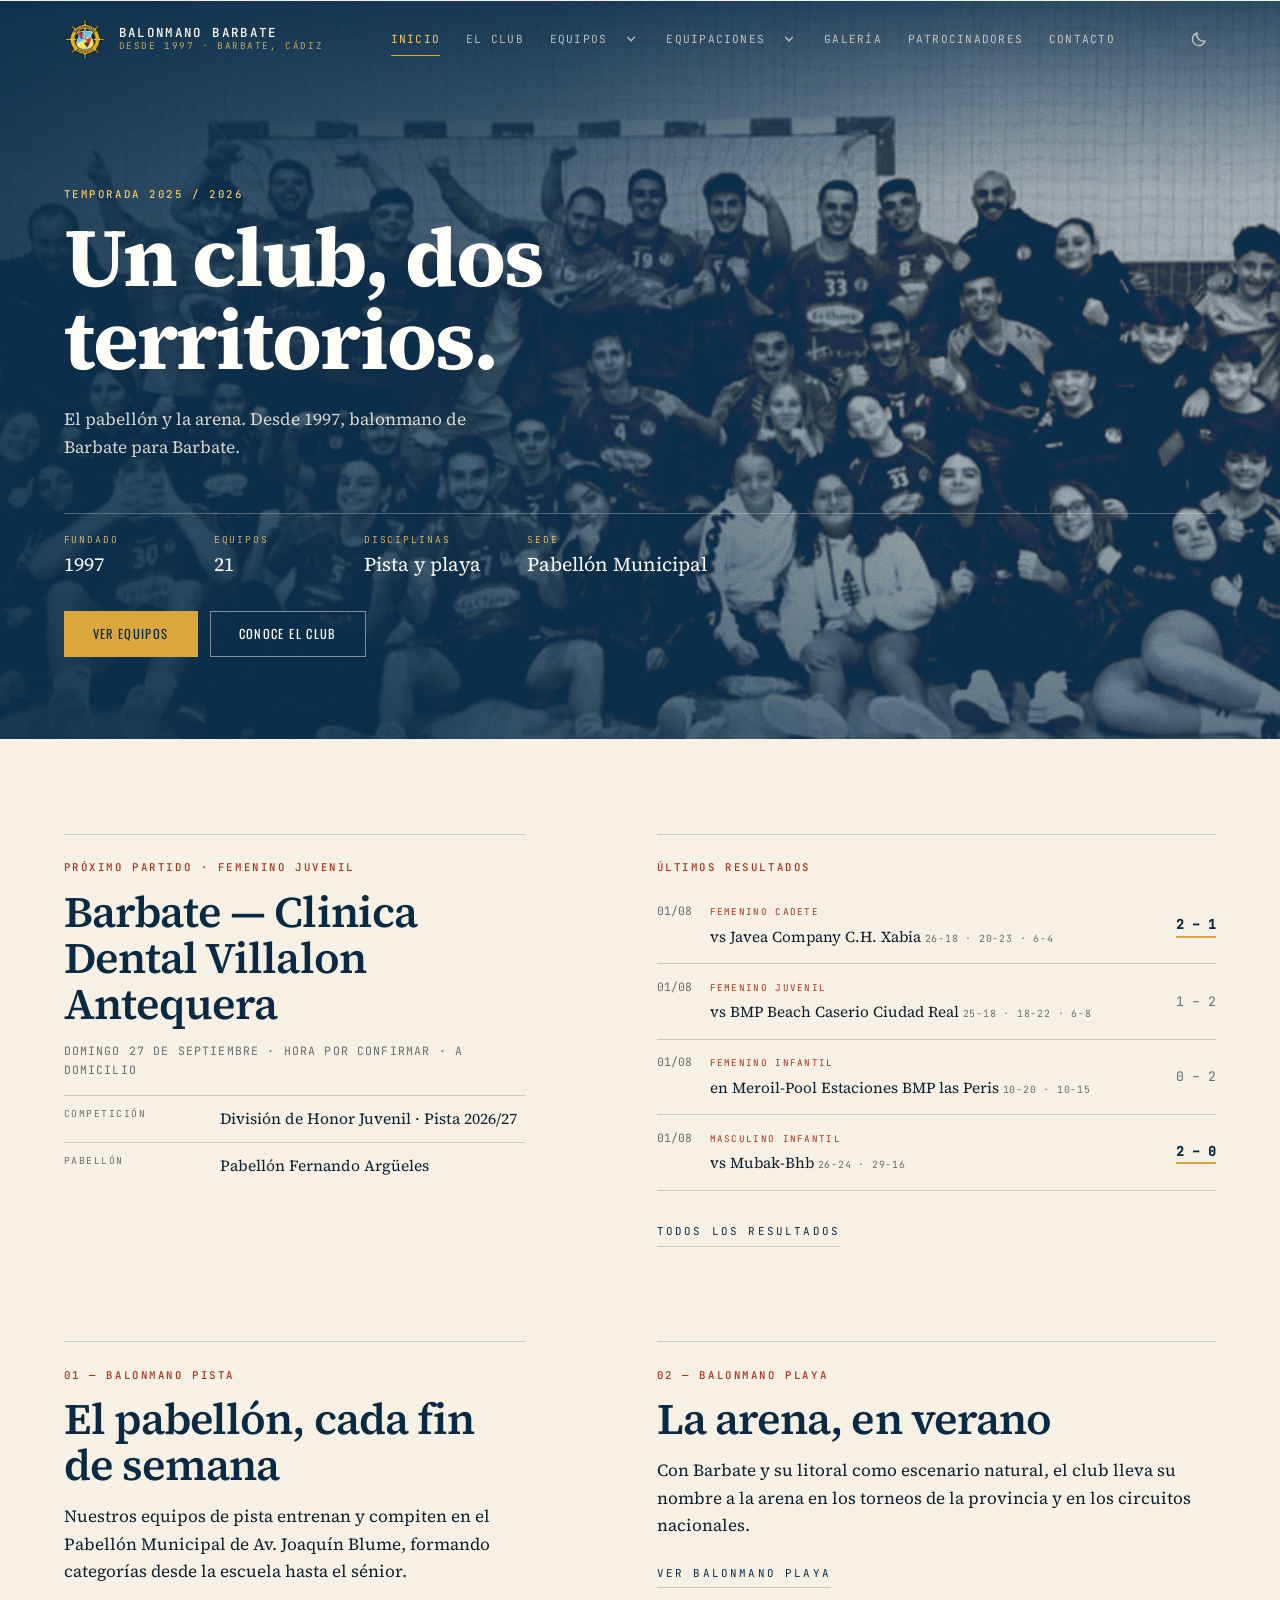
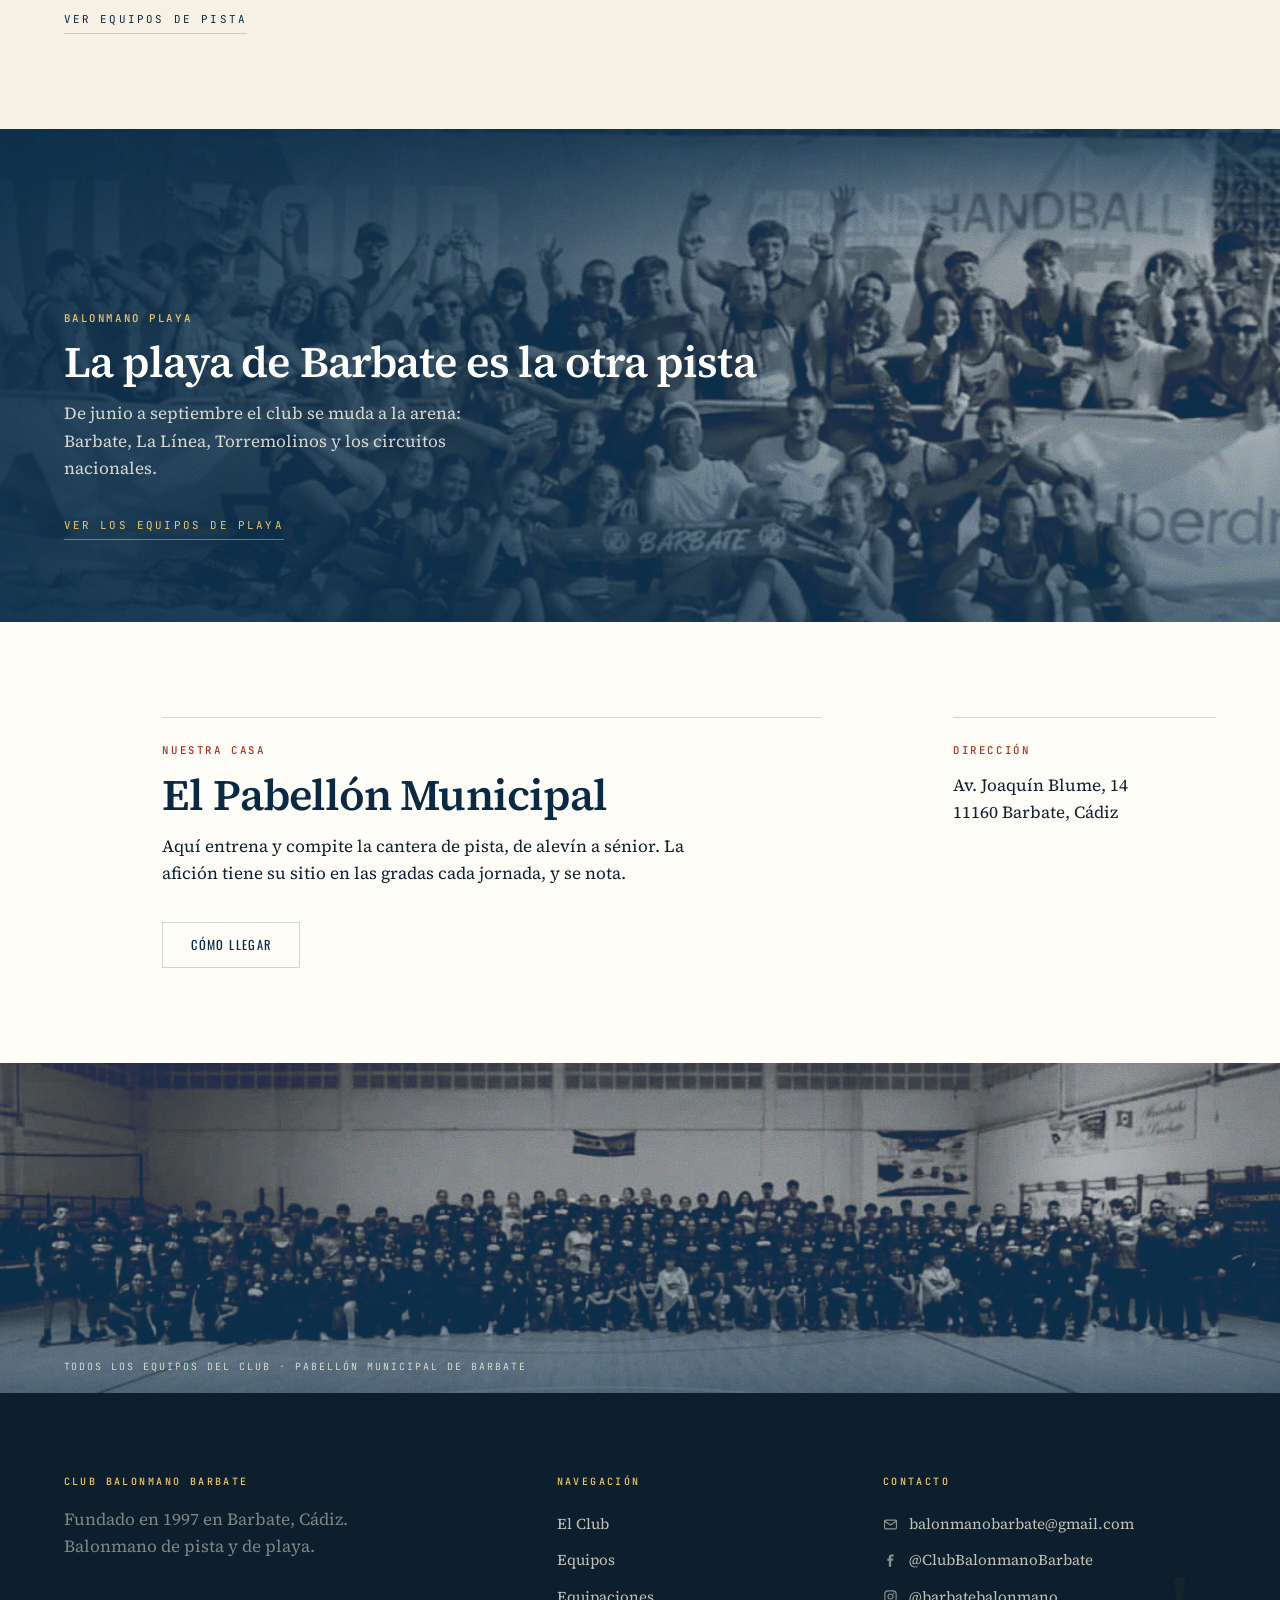
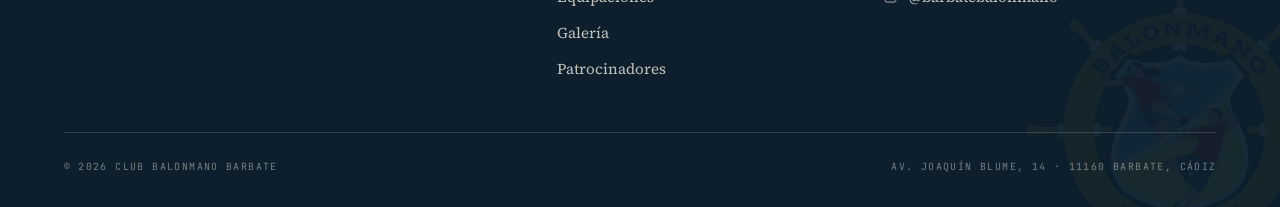
==== commit b55f26f1: "feat: add automated workflow and Python tools to sync match results from iSquad" ====
--- a/index.html
+++ b/index.html
@@ -176,6 +176,61 @@
   </div>
 </section>
 
+<!-- Próximo partido y últimos resultados. TODO LO QUE HAY ENTRE LOS DOS
+     MARCADORES ESTÁ GENERADO: lo escribe tools/genera_partidos.py con los datos
+     que recoge de la federación tools/recoge_partidos.py. Editarlo a mano no
+     sirve de nada, la siguiente pasada lo pisa. -->
+<!-- PROXIMO:INICIO -->
+<!-- Próximo partido. Bloque generado por tools/genera_partidos.py a
+     partir de datos/deportivo.json: no se edita a mano. -->
+<section class="banda banda-arena proximo">
+  <div class="container">
+    <div class="rejilla">
+      <div class="col-a filete">
+        <p class="eyebrow">Próximo partido · Femenino Juvenil</p>
+        <h2>Barbate — Clinica Dental Villalon Antequera</h2>
+        <p class="proximo-cuando"><time datetime="2026-09-27T12:00:00">Domingo 27 de septiembre</time> · hora por confirmar · a domicilio</p>
+        <dl class="proximo-datos">
+          <div><dt>Competición</dt><dd>División de Honor Juvenil · Pista 2026/27</dd></div>
+          <div><dt>Pabellón</dt><dd>Pabellón Fernando Argüeles</dd></div>
+        </dl>
+        <p class="proximo-cuenta" data-cuenta="2026-09-27T12:00:00" hidden></p>
+      </div>
+      <div class="col-b filete">
+        <p class="eyebrow">Últimos resultados</p>
+        <ul class="ultimos">
+          <li>
+            <span class="u-fecha">01/08</span>
+            <span class="u-quien">Femenino Cadete</span>
+            <span class="u-rival">vs Javea Company C.H. Xabia <span class="u-sets">26-18 · 20-23 · 6-4</span></span>
+            <span class="u-tanteo gana">2 – 1</span>
+          </li>
+          <li>
+            <span class="u-fecha">01/08</span>
+            <span class="u-quien">Femenino Juvenil</span>
+            <span class="u-rival">vs BMP Beach Caserio Ciudad Real <span class="u-sets">25-18 · 18-22 · 6-8</span></span>
+            <span class="u-tanteo pierde">1 – 2</span>
+          </li>
+          <li>
+            <span class="u-fecha">01/08</span>
+            <span class="u-quien">Femenino Infantil</span>
+            <span class="u-rival">en Meroil-Pool Estaciones BMP las Peris <span class="u-sets">10-20 · 10-15</span></span>
+            <span class="u-tanteo pierde">0 – 2</span>
+          </li>
+          <li>
+            <span class="u-fecha">01/08</span>
+            <span class="u-quien">Masculino Infantil</span>
+            <span class="u-rival">vs Mubak-Bhb <span class="u-sets">26-24 · 29-16</span></span>
+            <span class="u-tanteo gana">2 – 0</span>
+          </li>
+        </ul>
+        <a class="enlace-filete" href="equipos.html#resultados">Todos los resultados</a>
+      </div>
+    </div>
+  </div>
+</section>
+<!-- PROXIMO:FIN -->
+
 <!-- Paño 2 — arena. Las dos disciplinas, en tramos desiguales de la retícula
      de doce columnas: 5 y 6 columnas, no dos mitades. -->
 <section class="banda banda-arena">
--- a/assets/css/styles.css
+++ b/assets/css/styles.css
@@ -687,14 +687,16 @@
   padding:clamp(16px, 1.9vw, 24px) 0;
   border-bottom:1px solid var(--rule);
 }
-.comp-lista .comp-torneo{
+.comp-lista .comp-torneo,
+.marcador-lista .comp-torneo{
   margin:0 0 .3em;
   font-family:var(--font-titular); font-weight:700;
   font-size:clamp(1rem, 1.25vw, 1.14rem);
   line-height:1.25;
   color:var(--heading);
 }
-.comp-lista .comp-detalle{
+.comp-lista .comp-detalle,
+.marcador-lista .comp-detalle{
   display:block; margin:0;
   font-family:var(--font-mono); font-size:.6rem;
   letter-spacing:.13em; text-transform:uppercase;
@@ -1068,3 +1070,160 @@
   .banda-foto[data-entra] .banda-media img{ transform:none; transition:none; }
   .galeria .card:hover img{ filter:saturate(.82) contrast(1.04); }
 }
+
+/* ============================================================
+   PRÓXIMO PARTIDO Y RESULTADOS
+   Los datos vienen de la federación y los escribe tools/genera_partidos.py.
+   Ni aquí hay tarjetas: el partido cuelga del filete de su columna y el
+   marcador es tipografía mono, que es como se lee un resultado.
+   ============================================================ */
+.proximo .proximo-cuando{
+  font-family:var(--font-mono);
+  font-size:.72rem; letter-spacing:.1em; text-transform:uppercase;
+  color:var(--muted);
+  margin:.2em 0 1.3em;
+}
+.proximo h2{ margin-bottom:.35em; }
+
+/* La ficha del encuentro: rótulo a la izquierda y dato a la derecha, colgando
+   cada línea de su filete. Es la misma idea que .banda-datos de la portada. */
+.proximo-datos{ margin:0 0 1.4em; }
+.proximo-datos > div{
+  display:grid;
+  grid-template-columns:minmax(0, 8.5rem) minmax(0, 1fr);
+  gap:6px clamp(14px, 1.6vw, 24px);
+  padding:.62em 0;
+  border-top:1px solid var(--rule);
+}
+.proximo-datos dt{
+  font-family:var(--font-mono); font-size:.6rem;
+  letter-spacing:.16em; text-transform:uppercase;
+  color:var(--muted);
+}
+.proximo-datos dd{ margin:0; color:var(--text); font-size:.97rem; }
+
+/* La cuenta atrás la revela main.js: nace con [hidden] para que sin JS no
+   quede un hueco vacío. */
+.proximo-cuenta{
+  font-family:var(--font-mono);
+  font-size:clamp(1.5rem, 3.2vw, 2.3rem);
+  line-height:1;
+  color:var(--heading);
+  margin:0;
+}
+.proximo-cuenta span{
+  display:block;
+  font-size:.6rem; letter-spacing:.24em; text-transform:uppercase;
+  color:var(--muted);
+  margin-top:.7em;
+}
+.proximo-tanteo{ font-family:var(--font-mono); color:var(--heading); }
+
+/* Resultado ganado, perdido o empatado. No hay verde ni rojo de semáforo:
+   la paleta del club no los tiene. Lo ganado pesa (negrita y color de
+   titular), lo perdido se apaga, y el filete dorado bajo la victoria es el
+   único acento. */
+.gana{ color:var(--heading); font-weight:700; border-bottom:2px solid var(--gold); }
+.pierde{ color:var(--muted); }
+.empata{ color:var(--text); }
+
+/* Los últimos resultados de la portada. */
+.ultimos{ list-style:none; margin:0 0 1.5em; padding:0; }
+.ultimos li{
+  display:grid;
+  grid-template-columns:auto minmax(0, 1fr) auto;
+  align-items:baseline;
+  gap:4px clamp(12px, 1.4vw, 20px);
+  padding:.8em 0;
+  border-bottom:1px solid var(--rule);
+}
+.ultimos .u-fecha,
+.ultimos .u-tanteo{ font-family:var(--font-mono); font-size:.82rem; }
+.ultimos .u-fecha{ color:var(--muted); font-size:.72rem; }
+.ultimos .u-quien{
+  grid-column:2; grid-row:1;
+  font-family:var(--font-mono); font-size:.58rem;
+  letter-spacing:.14em; text-transform:uppercase;
+  color:var(--accent);
+}
+.ultimos .u-rival{ grid-column:2; grid-row:2; color:var(--text); font-size:.95rem; }
+.ultimos .u-tanteo{ grid-column:3; grid-row:1 / span 2; align-self:center; white-space:nowrap; }
+.u-sets,
+.m-sets{
+  font-family:var(--font-mono); font-size:.62rem;
+  letter-spacing:.08em; color:var(--muted); white-space:nowrap;
+}
+
+/* Resultados por equipo en equipos.html. Reutiliza la rejilla, el filete de
+   sexo y el <details> por categoría del sumario de torneos: es la misma
+   jerarquía sexo → categoría → torneo, así que sería absurdo inventar otra. */
+.marcadores{ margin-bottom:clamp(34px, 4vw, 56px); }
+.marcadores-sello{ color:var(--muted); margin-bottom:clamp(18px, 2vw, 28px); }
+.marcador-lista{ list-style:none; margin:0; padding:0; }
+.marcador-lista > li{
+  padding:clamp(16px, 1.9vw, 24px) 0;
+  border-bottom:1px solid var(--rule);
+}
+.marcador-lista > li:last-child{ border-bottom:0; }
+.marcador-lista .comp-torneo{ margin:0 0 .3em; }
+.marcador-clasi{
+  margin:.9em 0 0;
+  font-family:var(--font-mono); font-size:.7rem;
+  letter-spacing:.06em; color:var(--text);
+  max-width:none;
+}
+.marcador-clasi b{ color:var(--heading); }
+.marcador-partidos{ list-style:none; margin:.9em 0 0; padding:0; }
+.marcador-partidos li{
+  display:grid;
+  grid-template-columns:auto minmax(0, 1fr) auto;
+  align-items:baseline;
+  gap:4px clamp(10px, 1.2vw, 18px);
+  padding:.45em 0;
+  border-top:1px solid var(--rule);
+}
+.marcador-partidos .m-fecha{
+  font-family:var(--font-mono); font-size:.66rem; color:var(--muted);
+}
+.marcador-partidos .m-rival{ font-size:.9rem; color:var(--text); }
+.marcador-partidos .m-tanteo{
+  font-family:var(--font-mono); font-size:.8rem; white-space:nowrap;
+}
+
+@media (max-width:560px){
+  .proximo-datos > div{ grid-template-columns:1fr; gap:2px; }
+  .ultimos li,
+  .marcador-partidos li{ grid-template-columns:auto minmax(0, 1fr); }
+  /* El filete dorado de la victoria tiene que medir lo que mide el marcador,
+     no el ancho de la columna. */
+  .ultimos .u-tanteo,
+  .marcador-partidos .m-tanteo{ grid-column:2; grid-row:auto; justify-self:start; }
+}
+
+/* El detalle equipo por equipo va plegado: quien entra quiere ver qué pasó el
+   domingo, no elegir categoría en un árbol. Lo de arriba se ve sin tocar nada
+   y esto queda para quien busca a un equipo concreto. */
+.mas-equipos{ margin-top:clamp(30px, 3.4vw, 48px); }
+.mas-equipos > summary{
+  list-style:none; cursor:pointer;
+  padding:clamp(14px, 1.6vw, 20px) 0;
+  border-top:1px solid var(--heading);
+  border-bottom:1px solid var(--rule);
+}
+.mas-equipos > summary::-webkit-details-marker{ display:none; }
+.mas-equipos > summary > span{
+  display:flex; align-items:baseline; gap:12px;
+  font-family:var(--font-mono); font-size:.68rem;
+  letter-spacing:.2em; text-transform:uppercase;
+  color:var(--heading);
+  transition:color .24s var(--ease);
+}
+.mas-equipos > summary > span::after{
+  content:'+'; margin-left:auto; font-size:.9rem; line-height:1; color:var(--muted);
+}
+.mas-equipos[open] > summary > span::after{ content:'−'; }
+.mas-equipos > summary:hover > span{ color:var(--accent); }
+.mas-equipos > summary:focus-visible{ outline:2px solid var(--gold); outline-offset:3px; }
+.mas-equipos .comp-grupos{ padding-top:clamp(22px, 2.6vw, 36px); }
+.marcadores .rejilla + .mas-equipos{ margin-top:clamp(34px, 4vw, 56px); }
+.marcadores h3{ margin:0 0 clamp(14px, 1.6vw, 20px); }
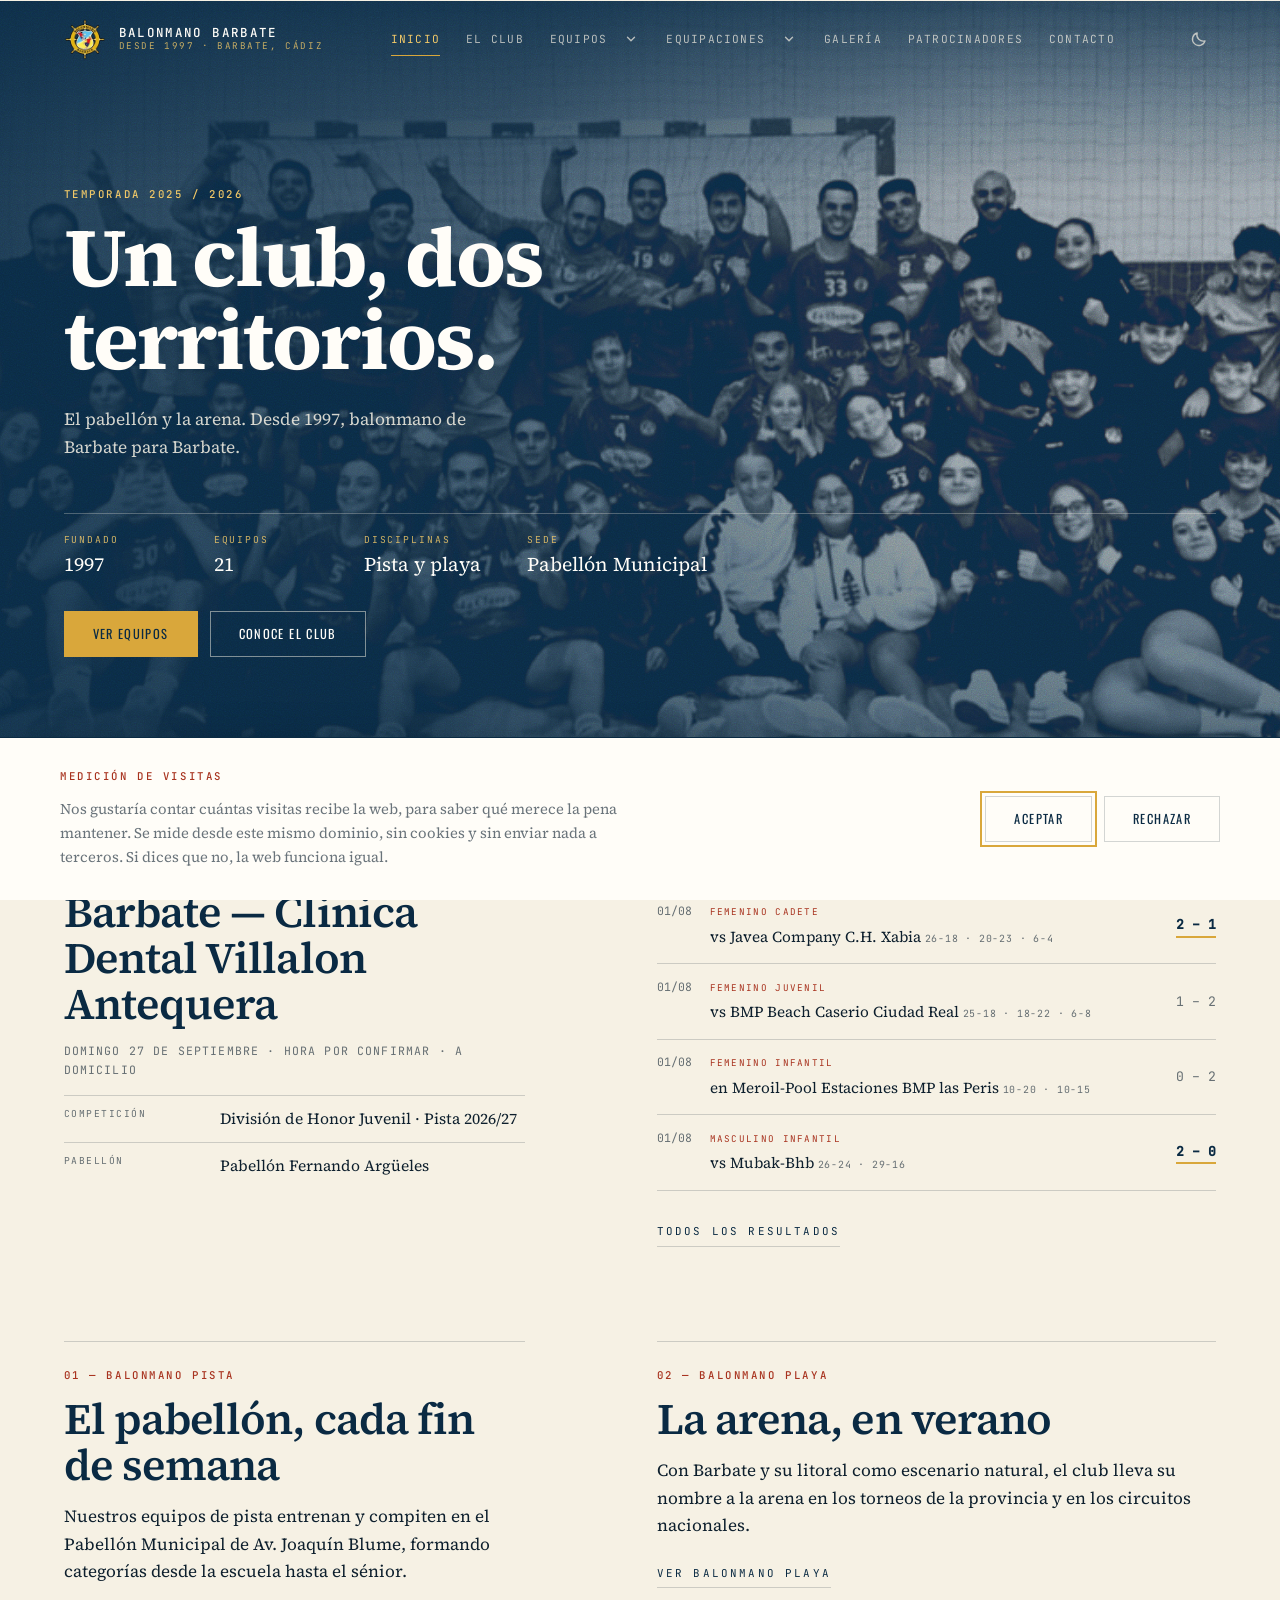
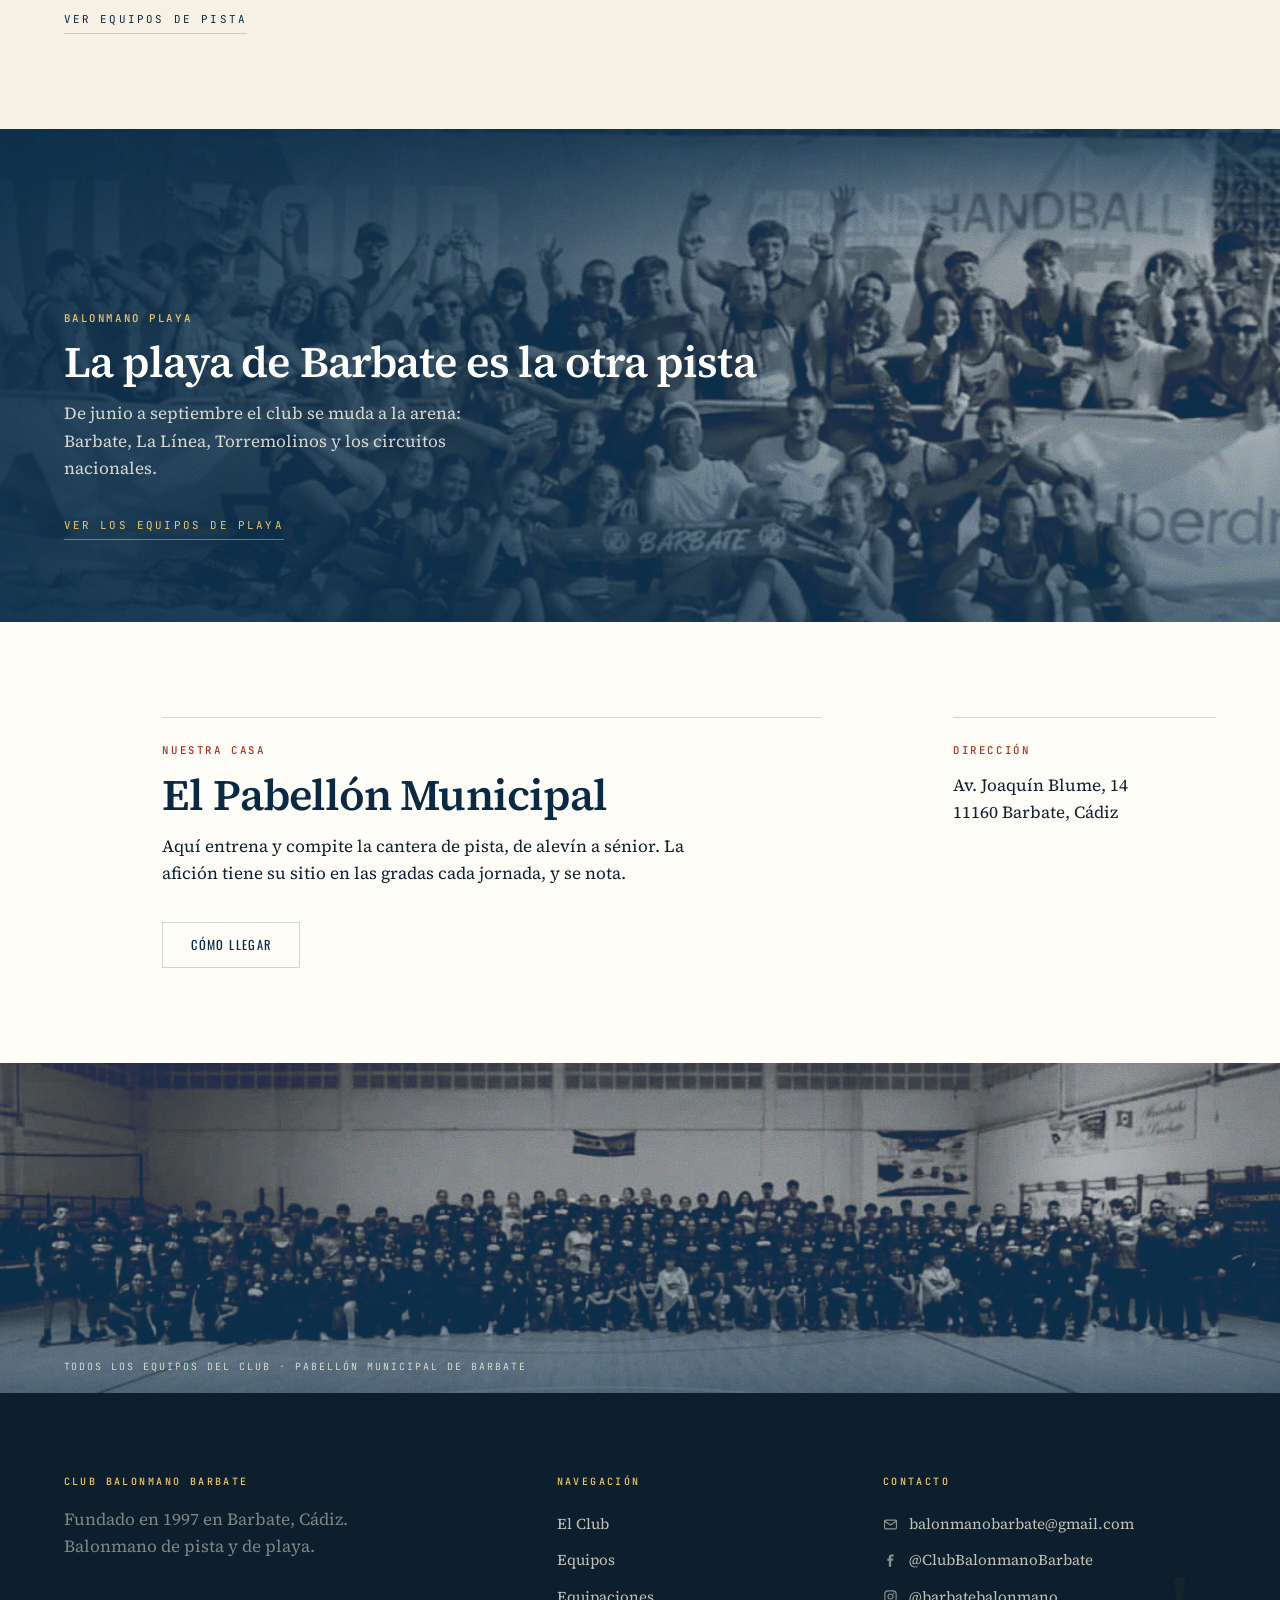
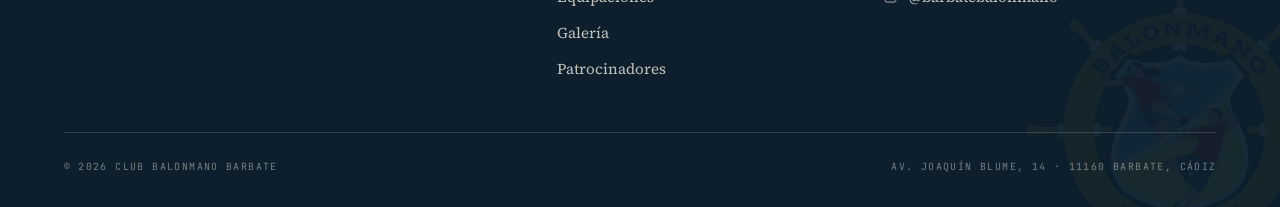
==== commit a41f60f0: "feat: revisar SEO, accesibilidad y estados de carga del sitio El og:image apuntaba a /img/ en vez de" ====
--- a/index.html
+++ b/index.html
@@ -14,14 +14,26 @@
 <meta name="theme-color" content="#F6F1E4" media="(prefers-color-scheme: light)">
 <meta name="theme-color" content="#0B1922" media="(prefers-color-scheme: dark)">
 <link rel="canonical" href="https://balonmanobarbate.vercel.app/">
-<link rel="icon" href="assets/img/escudo-club-balonmano-barbate.webp" type="image/webp">
+<link rel="icon" href="favicon.ico" sizes="32x32">
+<link rel="icon" href="assets/img/escudo-club-balonmano-barbate-96.webp" type="image/webp" sizes="96x96">
+<link rel="apple-touch-icon" href="assets/img/apple-touch-icon.png">
+<link rel="manifest" href="site.webmanifest">
 <meta property="og:type" content="website">
 <meta property="og:locale" content="es_ES">
 <meta property="og:site_name" content="Club Balonmano Barbate">
 <meta property="og:title" content="Club Balonmano Barbate — Balonmano pista y playa">
 <meta property="og:description" content="Club Balonmano Barbate, fundado en 1997: balonmano pista en el Pabellón Municipal y balonmano playa en la arena de Barbate (Cádiz).">
-<meta property="og:image" content="https://balonmanobarbate.vercel.app/img/escudo-club-balonmano-barbate.webp">
+<meta property="og:image" content="https://balonmanobarbate.vercel.app/assets/img/og-club-balonmano-barbate.jpg">
+<meta property="og:image:type" content="image/jpeg">
+<meta property="og:image:width" content="1200">
+<meta property="og:image:height" content="630">
+<meta property="og:image:alt" content="Afición y equipos del Club Balonmano Barbate celebrando en el Pabellón Municipal, con el escudo del club">
 <meta property="og:url" content="https://balonmanobarbate.vercel.app/">
+<meta name="twitter:card" content="summary_large_image">
+<meta name="twitter:title" content="Club Balonmano Barbate — Balonmano pista y playa">
+<meta name="twitter:description" content="Club Balonmano Barbate, fundado en 1997: balonmano pista en el Pabellón Municipal y balonmano playa en la arena de Barbate (Cádiz).">
+<meta name="twitter:image" content="https://balonmanobarbate.vercel.app/assets/img/og-club-balonmano-barbate.jpg">
+<meta name="twitter:image:alt" content="Afición y equipos del Club Balonmano Barbate celebrando en el Pabellón Municipal, con el escudo del club">
 <script type="application/ld+json">
 {
   "@context": "https://schema.org",
@@ -98,6 +110,7 @@
 <link rel="stylesheet" href="assets/css/fonts.css">
 <link rel="stylesheet" href="assets/css/styles.css">
 <script src="assets/js/main.js" defer></script>
+<script src="assets/js/analitica.js" defer></script>
 </head>
 <body class="con-portada">
 
@@ -112,7 +125,7 @@
         <div class="since">DESDE 1997 · BARBATE, CÁDIZ</div>
       </div>
     </a>
-    <nav class="main-nav">
+    <nav class="main-nav" aria-label="Navegación principal">
       <a href="index.html" class="active" aria-current="page">Inicio</a>
       <a href="club.html">El Club</a>
       <div class="nav-grupo">
@@ -307,19 +320,21 @@
   <div class="container">
     <div class="footer-grid">
       <div>
-        <h4>Club Balonmano Barbate</h4>
+        <h2>Club Balonmano Barbate</h2>
         <p style="opacity:.8; max-width:320px;">Fundado en 1997 en Barbate, Cádiz. Balonmano de pista y de playa.</p>
       </div>
       <div>
-        <h4>Navegación</h4>
+        <h2>Navegación</h2>
+        <nav aria-label="Enlaces del pie">
         <a href="club.html">El Club</a>
         <a href="equipos.html">Equipos</a>
         <a href="equipaciones.html">Equipaciones</a>
         <a href="galeria.html">Galería</a>
         <a href="patrocinadores.html">Patrocinadores</a>
+        </nav>
       </div>
       <div>
-        <h4>Contacto</h4>
+        <h2>Contacto</h2>
         <a href="mailto:balonmanobarbate@gmail.com"><svg class="ico" viewBox="0 0 24 24" fill="none" stroke="currentColor" stroke-width="1.8" stroke-linecap="round" stroke-linejoin="round" aria-hidden="true"><rect x="2.5" y="5" width="19" height="14" rx="2"></rect><path d="M3 6.7l9 6 9-6"></path></svg>balonmanobarbate@gmail.com</a>
         <a href="https://www.facebook.com/ClubBalonmanoBarbate" target="_blank" rel="noopener noreferrer"><svg class="ico" viewBox="0 0 24 24" fill="currentColor" aria-hidden="true"><path d="M17 2.2h-3.4c-2.7 0-4.2 1.6-4.2 4.3v2.4H6.9v3.5h2.5v9.4h3.6v-9.4h2.9l.5-3.5h-3.4V6.9c0-.9.3-1.3 1.3-1.3H17V2.2z"></path></svg>@ClubBalonmanoBarbate</a>
         <a href="https://www.instagram.com/barbatebalonmano" target="_blank" rel="noopener noreferrer"><svg class="ico" viewBox="0 0 24 24" fill="none" stroke="currentColor" stroke-width="1.8" aria-hidden="true"><rect x="3" y="3" width="18" height="18" rx="5"></rect><circle cx="12" cy="12" r="4"></circle><circle cx="17.3" cy="6.7" r="1.25" fill="currentColor" stroke="none"></circle></svg>@barbatebalonmano</a>
--- a/assets/css/styles.css
+++ b/assets/css/styles.css
@@ -781,7 +781,7 @@
   margin-top:16px;
   border-top:1px solid var(--rule);
 }
-.card h4{ margin-bottom:.3em; }
+.card h3{ margin-bottom:.3em; }
 .card p{ color:var(--muted); margin-bottom:0; max-width:52ch; }
 .card .meta{
   display:block;
@@ -885,9 +885,11 @@
   border-bottom:1px solid rgba(255,255,255,.14);
   padding-bottom:44px; margin-bottom:26px;
 }
-.footer-grid h4{
+/* Rótulos del pie. Son <h2> por jerarquía —el pie es una región propia—
+   pero se leen como rótulos mono, no como titulares. */
+.footer-grid h2{
   font-family:var(--font-mono); font-weight:500;
-  color:var(--gold-light); font-size:.63rem;
+  color:var(--gold-light); font-size:.63rem; line-height:1.24;
   letter-spacing:.24em; text-transform:uppercase;
   margin-bottom:1.7em;
 }
@@ -1227,3 +1229,142 @@
 .mas-equipos .comp-grupos{ padding-top:clamp(22px, 2.6vw, 36px); }
 .marcadores .rejilla + .mas-equipos{ margin-top:clamp(34px, 4vw, 56px); }
 .marcadores h3{ margin:0 0 clamp(14px, 1.6vw, 20px); }
+
+
+/* ============================================================
+   ESTADOS DE CARGA
+   Los marcos de la federación tardan segundos en pintar: sin nada que lo
+   diga, quien pulsa cree que el botón no ha hecho nada y vuelve a pulsar.
+   No es un spinner de plantilla: es el mismo filete de 1 px del resto del
+   sitio con un segmento que lo recorre.
+   ============================================================ */
+.cargando{
+  display:flex; flex-direction:column; gap:14px;
+  padding:clamp(30px, 3.4vw, 48px) 0;
+  border-top:1px solid var(--rule);
+}
+.cargando::before{
+  content:"";
+  display:block; height:1px; width:100%;
+  background:var(--rule);
+  /* El segmento de acento que recorre el filete. */
+  background-image:linear-gradient(90deg, transparent, var(--accent), transparent);
+  background-size:34% 100%;
+  background-repeat:no-repeat;
+  animation:filete-corre 1.25s var(--ease) infinite;
+}
+.cargando p{
+  font-family:var(--font-mono);
+  font-size:.68rem; letter-spacing:.2em; text-transform:uppercase;
+  color:var(--muted);
+  margin:0;
+}
+@keyframes filete-corre{
+  from{ background-position:-40% 0; }
+  to{ background-position:140% 0; }
+}
+/* Sin animación, el aviso sigue estando: lo que importa es el texto. */
+@media (prefers-reduced-motion:reduce){
+  .cargando::before{ animation:none; background-image:none; }
+}
+
+/* Cuando un marco de terceros no llega a cargar —la federación cae, o una
+   extensión lo bloquea— no se deja un hueco en blanco: se dice qué ha pasado
+   y se ofrece el enlace directo, que es lo que el visitante venía a buscar. */
+.marco-fallo{
+  padding:clamp(26px, 3.2vw, 46px);
+  border:1px solid var(--rule);
+  background:var(--notice-bg);
+}
+.marco-fallo p{ color:var(--muted); max-width:56ch; margin:0 0 14px; }
+.marco-fallo p:last-child{ margin-bottom:0; }
+.marco-fallo a{ border-bottom:1px solid var(--rule); }
+.marco-fallo a:hover{ color:var(--accent); border-color:var(--accent); }
+
+
+/* ============================================================
+   AVISO DE MEDICIÓN DE VISITAS
+   Faja anclada abajo, no una tarjeta flotante: colgada de un filete, como
+   todo lo demás. Lo inyecta assets/js/analitica.js, nunca el HTML.
+   ============================================================ */
+.consentimiento{
+  position:fixed; left:0; right:0; bottom:0; z-index:60;
+  display:grid;
+  grid-template-columns:minmax(0, 1fr);
+  gap:6px clamp(28px, 4vw, 64px);
+  align-items:start;
+  padding:clamp(20px, 2.4vw, 30px) clamp(20px, 5vw, 60px);
+  background:var(--surface);
+  border-top:1px solid var(--heading);
+  box-shadow:0 -18px 40px -32px rgba(13,31,45,.55);
+}
+.consentimiento .eyebrow{ margin:0 0 .7em; }
+.consentimiento-texto{
+  margin:0;
+  color:var(--muted);
+  font-size:clamp(.86rem, 2.4vw, .92rem);
+  max-width:74ch;
+}
+/* En un movil el aviso no puede comerse la pantalla: si el texto creciera
+   —otro idioma, un ajuste de fuente del sistema— se desplaza dentro de su
+   propia faja en vez de empujar los botones fuera de la vista. */
+@media (max-width:899px){
+  .consentimiento{ max-height:62vh; overflow-y:auto; }
+}
+.consentimiento-acciones{
+  display:flex; gap:12px; flex-wrap:wrap;
+  margin-top:16px;
+}
+/* Los dos botones pesan igual a propósito: un «rechazar» apagado al lado de
+   un «aceptar» resaltón no es un consentimiento válido. */
+.consentimiento-acciones .btn{ flex:0 0 auto; }
+/* .btn-ghost nace blanco porque su sitio natural es encima de una foto.
+   Aquí el fondo es claro, así que se repite el ajuste que ya hace
+   .banda-arena: sin esto el texto del botón es blanco sobre arena y no
+   se lee nada. */
+.consentimiento .btn-ghost{ color:var(--heading); border-color:var(--rule); }
+.consentimiento .btn-ghost:hover{ background:var(--navy-deep); border-color:var(--navy-deep); color:var(--white); }
+@media (min-width:900px){
+  .consentimiento{
+    grid-template-columns:minmax(0, 1fr) auto;
+    align-items:center;
+  }
+  .consentimiento .eyebrow{ grid-column:1; grid-row:1; }
+  .consentimiento-texto{ grid-column:1; grid-row:2; }
+  .consentimiento-acciones{ grid-column:2; grid-row:1 / span 2; margin-top:0; }
+}
+
+
+/* ============================================================
+   BUSCADOR DE LA PÁGINA 404
+   Un campo y la lista del sitio. Sin caja: el campo es una línea sobre un
+   filete, como el resto. Lo inyecta main.js sobre [data-buscador].
+   ============================================================ */
+.buscador{ margin:0 0 clamp(26px, 3vw, 40px); max-width:520px; }
+.buscador label{ display:block; margin-bottom:.8em; }
+.buscador-campo{
+  display:block; width:100%;
+  font-family:var(--font-titular);
+  font-size:clamp(1.1rem, 1.8vw, 1.35rem);
+  color:var(--text);
+  background:transparent;
+  border:0; border-bottom:1px solid var(--heading);
+  border-radius:0;                 /* iOS redondea los input[type=search] */
+  padding:10px 0;
+  -webkit-appearance:none; appearance:none;
+  transition:border-color .22s var(--ease);
+}
+.buscador-campo::placeholder{ color:var(--muted); opacity:.75; }
+.buscador-campo:focus{ outline:none; border-bottom-color:var(--accent); }
+.buscador-campo:focus-visible{ outline:2px solid var(--gold); outline-offset:4px; }
+.buscador-recuento{
+  font-family:var(--font-mono);
+  font-size:.68rem; letter-spacing:.18em; text-transform:uppercase;
+  color:var(--muted);
+  margin:1em 0 0; min-height:1em;
+}
+/* .indice li es una rejilla, y display:grid gana al [hidden] del navegador:
+   sin esta línea, filtrar no ocultaría nada. */
+.indice li[hidden]{ display:none; }
+.indice h3 a{ border-bottom:1px solid var(--rule); }
+.indice h3 a:hover{ color:var(--accent); border-color:var(--accent); }
